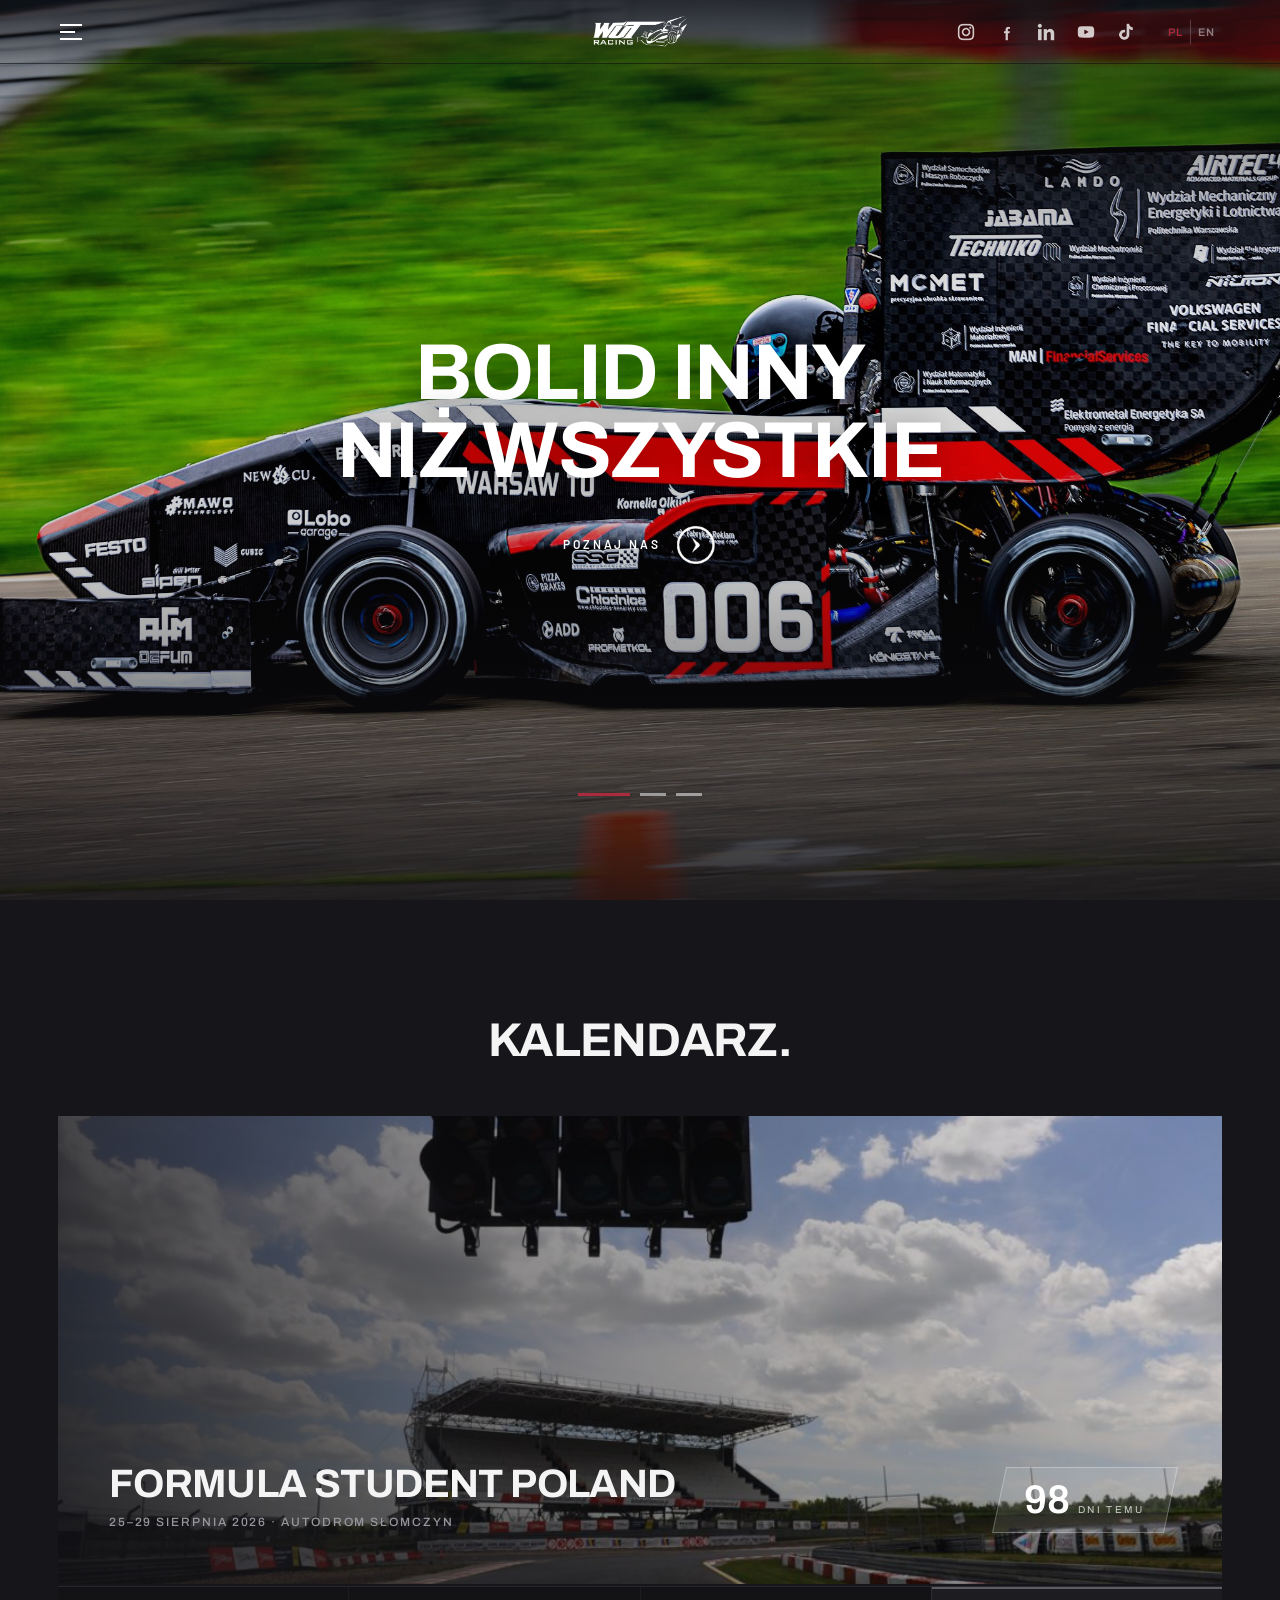
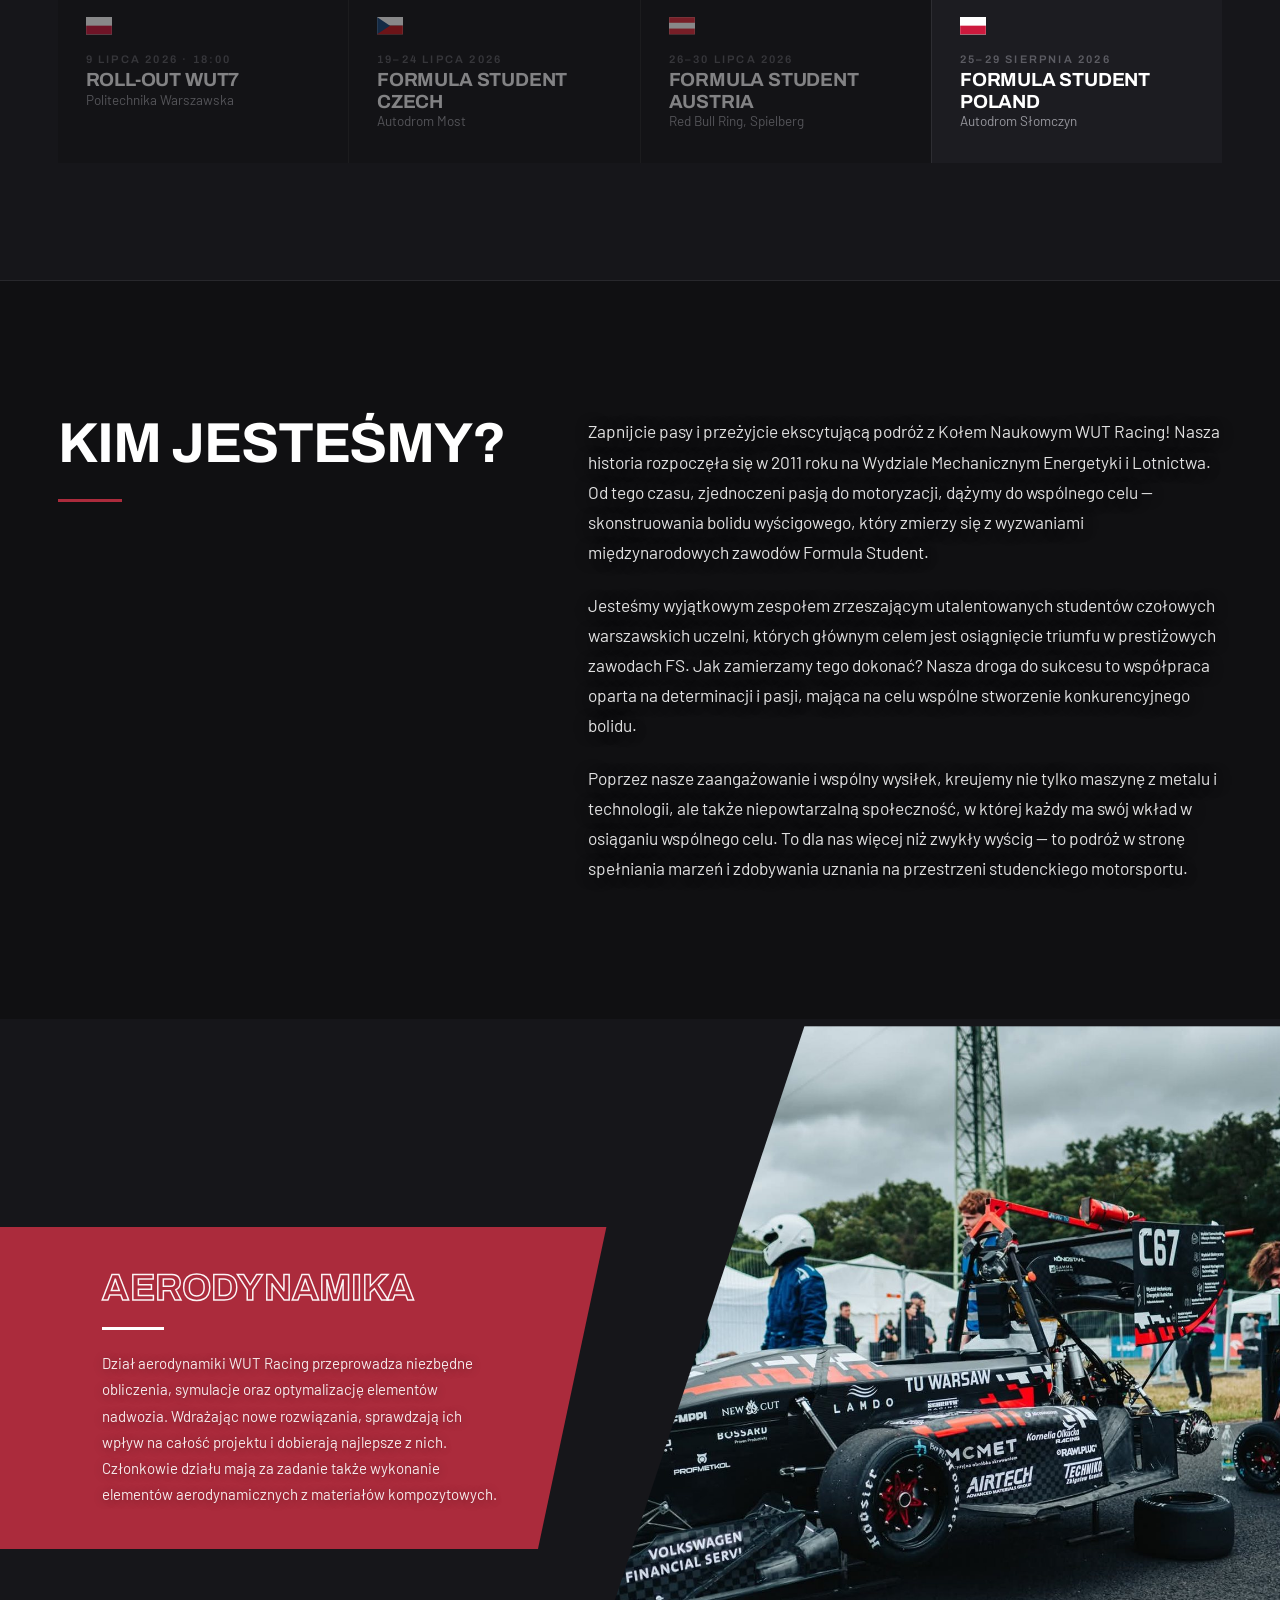
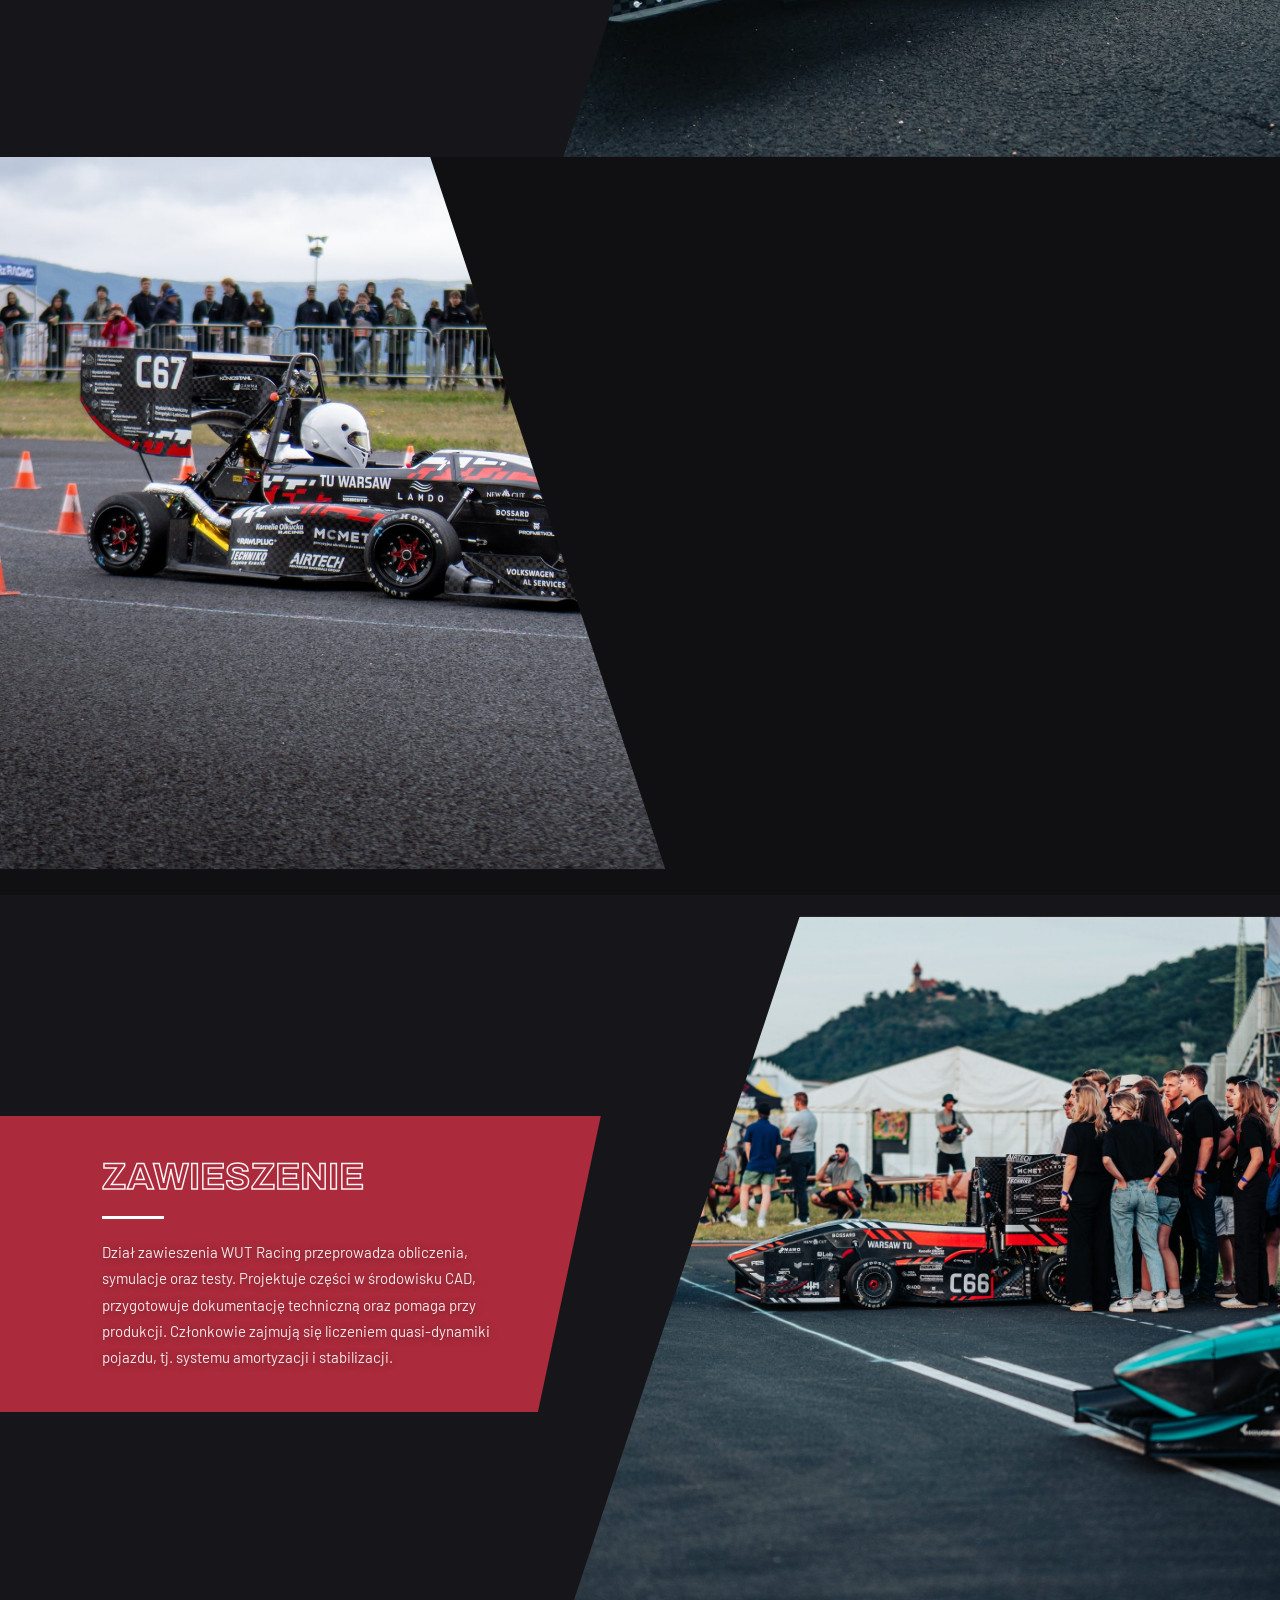
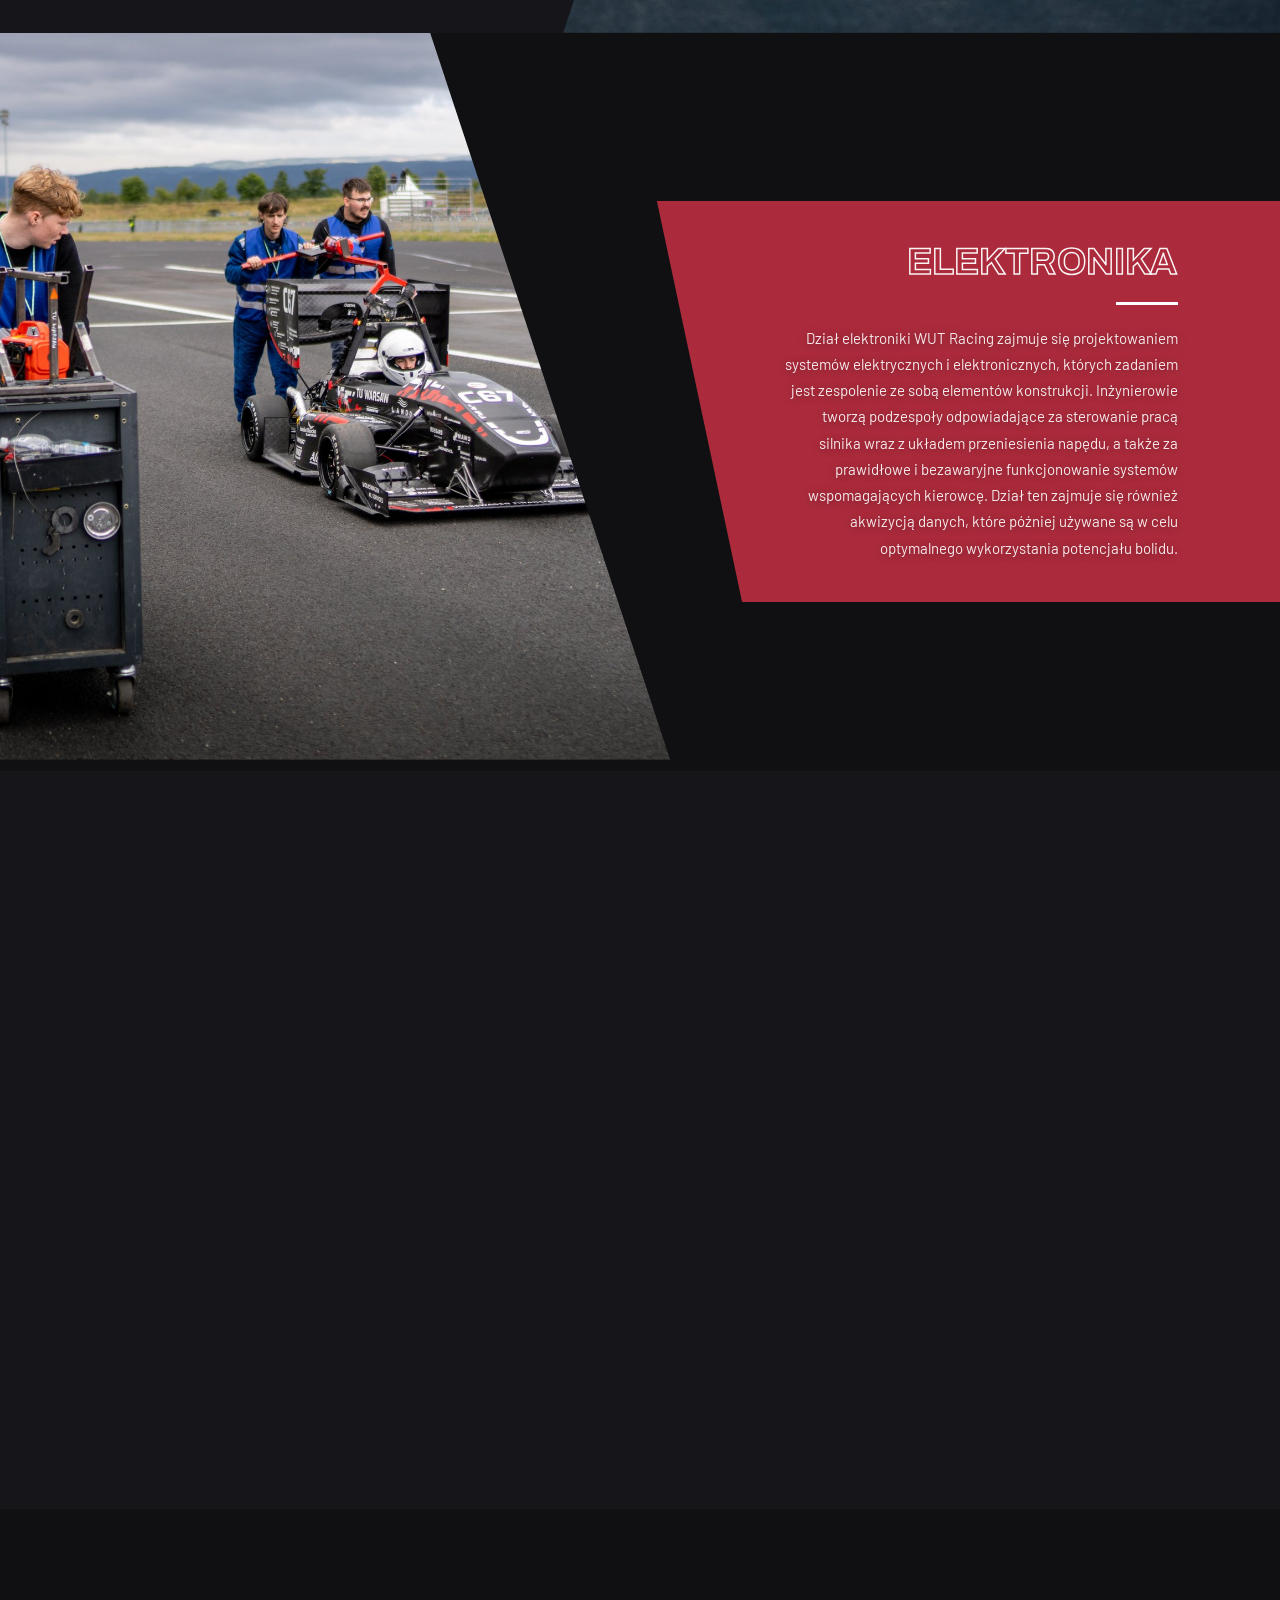
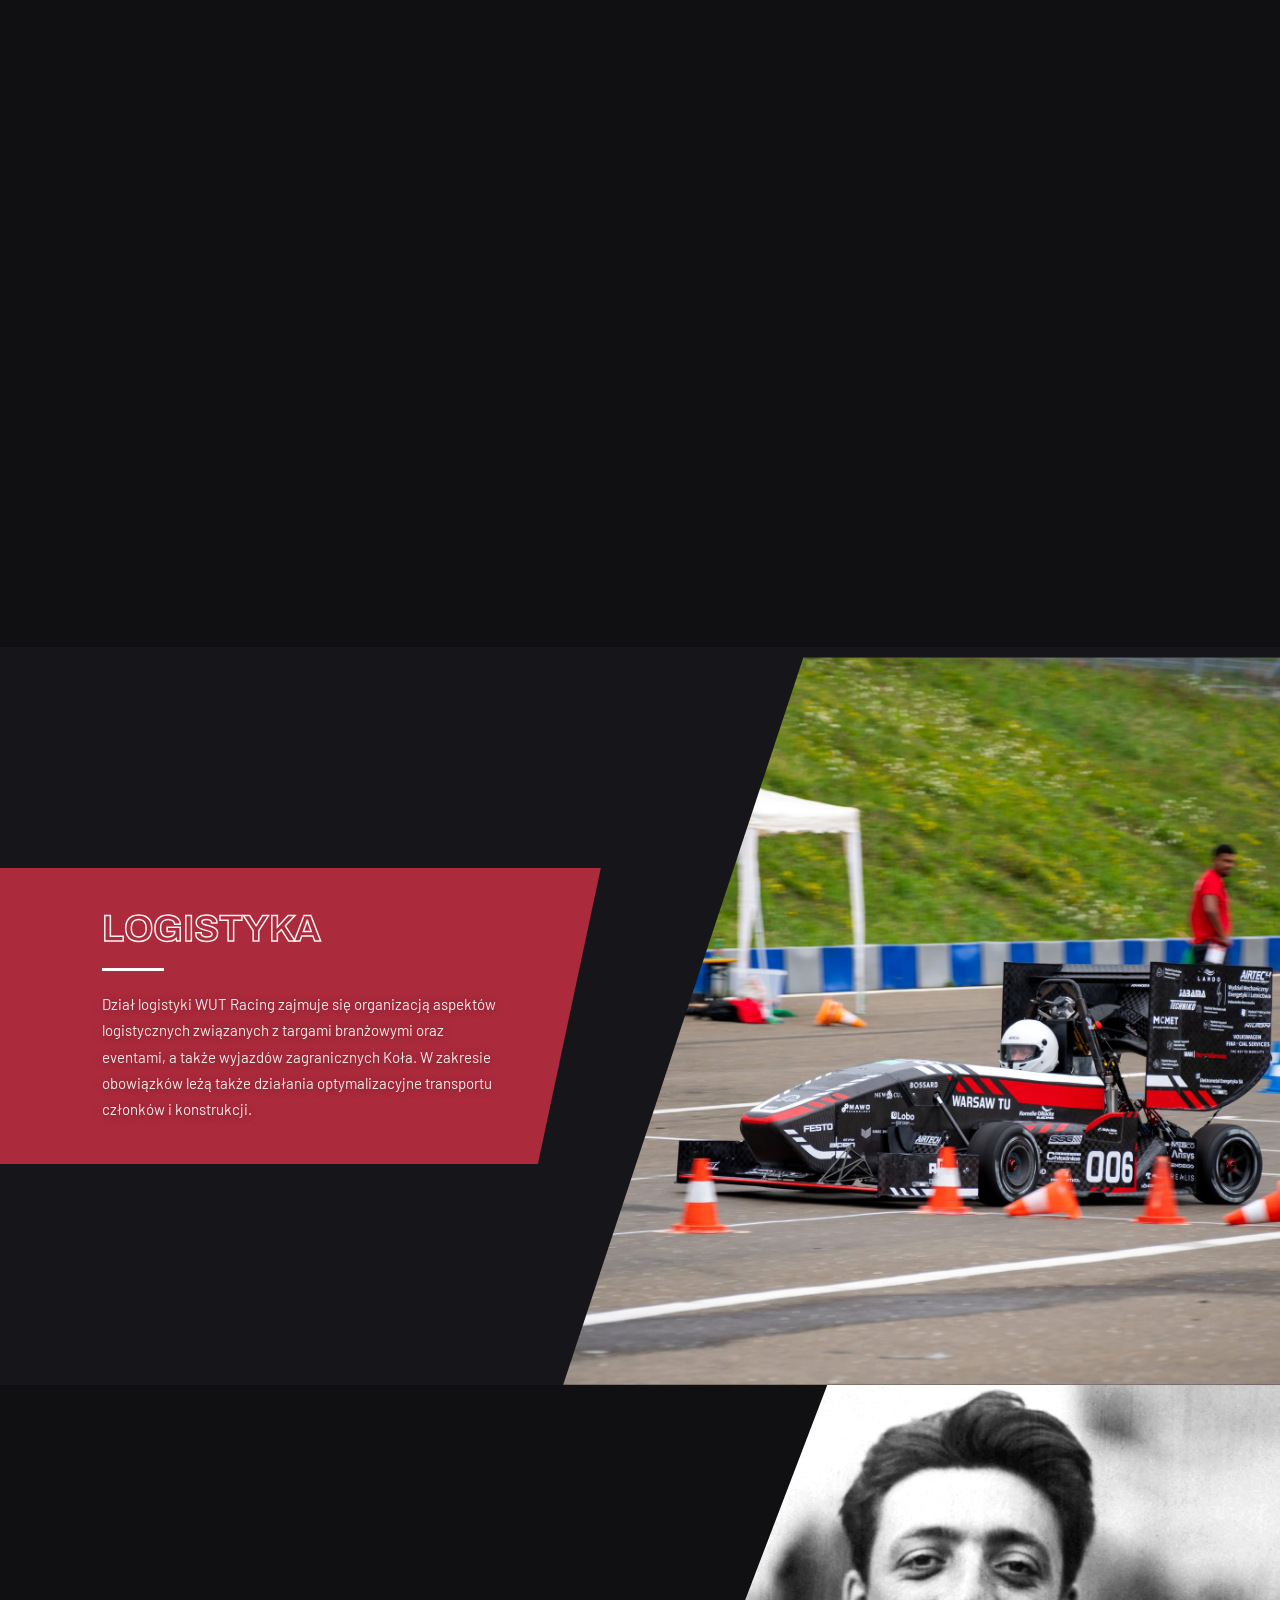
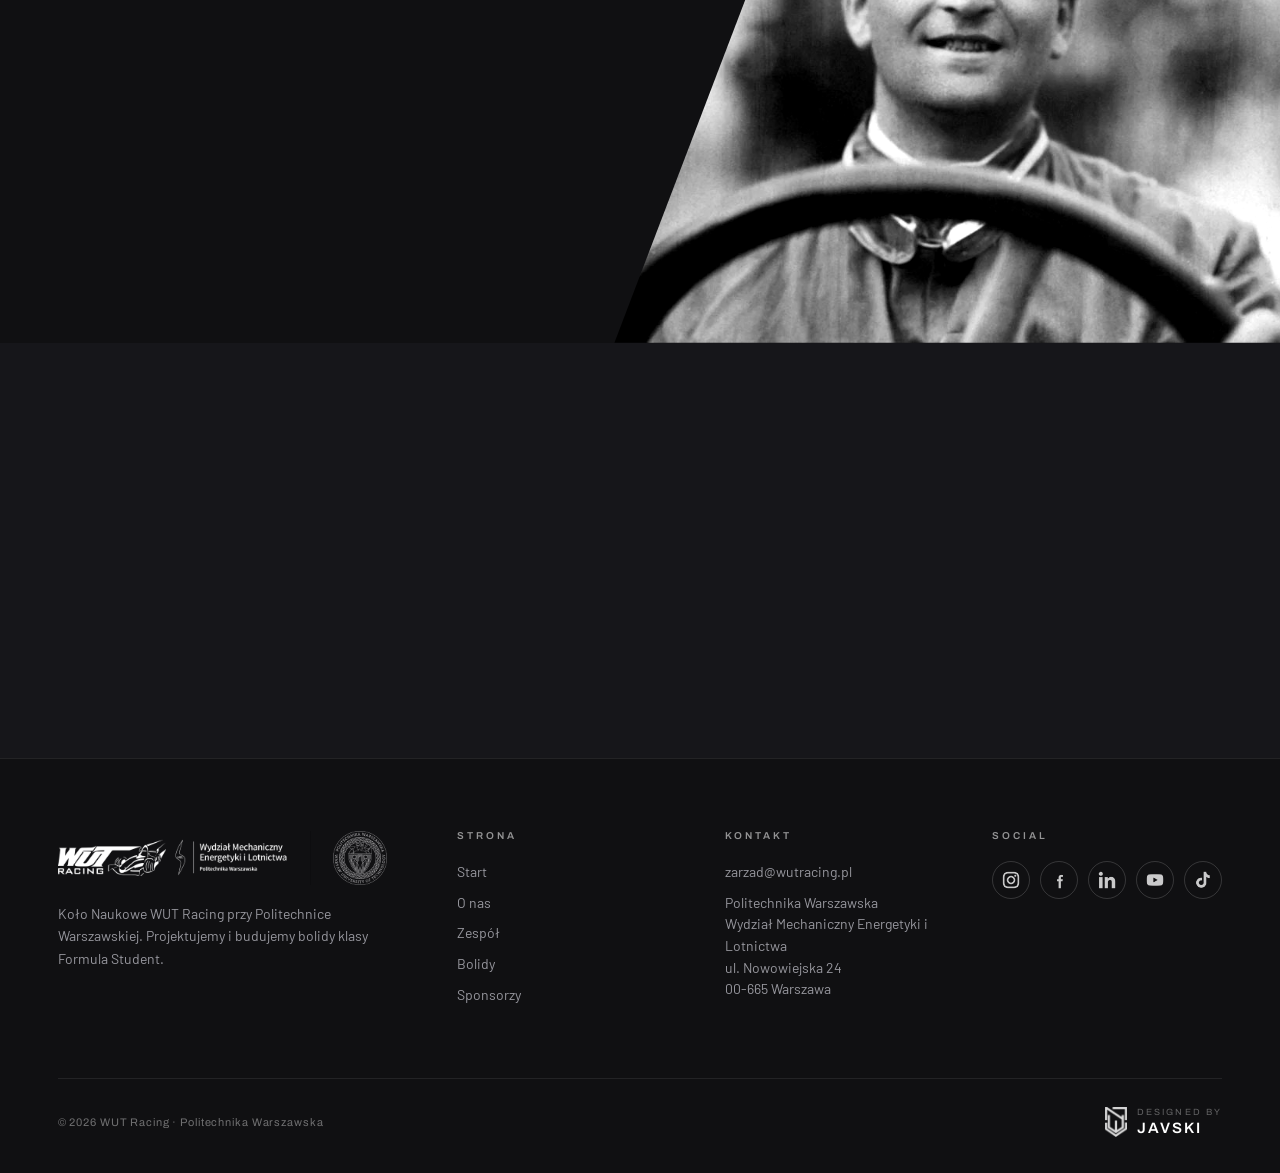
==== index.html @ fce6d7ed "Naprawione zwijanie konkurencji i otwieranie menu, kalendarz, link do PW Zwijanie konkurencji i otwi" ====
<!DOCTYPE html>
<html lang="pl">
<head>
    <meta charset="UTF-8">
    <meta name="viewport" content="width=device-width, initial-scale=1.0">
    <meta name="description" content="WUT Racing — Koło Naukowe przy Politechnice Warszawskiej. Projektujemy bolidy klasy Formula Student.">
    <title>WUT Racing</title>

    <link rel="preconnect" href="https://fonts.googleapis.com">
    <link rel="preconnect" href="https://fonts.gstatic.com" crossorigin>
    <link href="https://fonts.googleapis.com/css2?family=Archivo:wght@400;500;600;700&family=Barlow:wght@400;500;600&display=swap" rel="stylesheet">
    <link rel="stylesheet" href="css/main.css">
    <link rel="stylesheet" href="css/home.css">
</head>
<body data-page="home">

    <section class="hero hero-photo-mode">
        <div class="hero-carousel" id="hero-carousel">

            <div class="hero-slide is-active" data-slide="0">
                <div class="hero-photo">
                    <img src="assets/hero-1.jpg" alt="Bolid WUT Racing" id="hero-bg-img">
                </div>
                <div class="hero-photo-overlay"></div>
                <div class="hero-photo-content">
                    <h1 class="hero-photo-headline" data-i18n="home.hero1">Bolid inny<br>niż wszystkie</h1>
                    <a href="#kim-jestesmy" class="hero-discover">
                        <span data-i18n="home.hero1Cta">Poznaj nas</span> <span class="disc-arrow">→</span>
                    </a>
                </div>
            </div>

            <div class="hero-slide" data-slide="1">
                <div class="hero-photo">
                    <img src="assets/hero-2.jpg" alt="Bolid WUT Racing" loading="lazy">
                </div>
                <div class="hero-photo-overlay"></div>
                <div class="hero-photo-content">
                    <h1 class="hero-photo-headline" data-i18n="home.hero2">Zbudowany<br>od podstaw</h1>
                    <a href="bolidy.html" class="hero-discover">
                        <span data-i18n="home.hero2Cta">Zobacz bolidy</span> <span class="disc-arrow">→</span>
                    </a>
                </div>
            </div>

            <div class="hero-slide" data-slide="2">
                <div class="hero-photo">
                    <img src="assets/hero-3.jpg" alt="Bolid WUT Racing" loading="lazy">
                </div>
                <div class="hero-photo-overlay"></div>
                <div class="hero-photo-content">
                    <h1 class="hero-photo-headline" data-i18n="home.hero3">Tor to<br>nasz egzamin</h1>
                    <a href="o-nas.html" class="hero-discover">
                        <span data-i18n="home.hero3Cta">Poznaj koło</span> <span class="disc-arrow">→</span>
                    </a>
                </div>
            </div>

        </div>

        <div class="hero-dots" id="hero-dots">
            <button class="hero-dot is-active" data-go="0" aria-label="Slajd 1"></button>
            <button class="hero-dot" data-go="1" aria-label="Slajd 2"></button>
            <button class="hero-dot" data-go="2" aria-label="Slajd 3"></button>
        </div>

    </section>

    <!-- przyklejone tla: kalendarz i film zostaja w miejscu,
         a kolejne sekcje na nie najezdzaja -->
    <div class="scroll-stack">
        <div class="events-strip">
            <div class="events-strip-inner">
                <div class="events-head reveal">
                    <span class="eyebrow" data-i18n="home.calendar">Kalendarz</span>
                    <h2 class="h-1" style="margin-top: 12px;" data-i18n="home.upcoming"><span class="text-accent">Kalendarz</span>.</h2>
                </div>

                <article class="event-featured reveal" data-delay="1">
                    <div class="event-featured-photo">
                        <img id="event-banner-img" src="assets/wut7-rollout.jpg" alt="" loading="lazy">
                    </div>
                    <div class="event-featured-overlay"></div>
                    <div class="event-featured-content">
                        <div class="event-featured-info">
                            <h3 class="event-featured-title" id="event-banner-title">Roll-out WUT7</h3>
                            <p class="event-featured-meta" id="event-banner-meta">9 lipca 2026 · 18:00 · Politechnika Warszawska</p>
                        </div>

                        <div class="event-countdown" id="rollout-countdown">
                            <div class="cd-unit"><span class="cd-val" data-cd="days">--</span><span class="cd-lbl" data-i18n="cd.days">dni</span></div>
                            <div class="cd-sep">:</div>
                            <div class="cd-unit"><span class="cd-val" data-cd="hours">--</span><span class="cd-lbl" data-i18n="cd.hours">godz</span></div>
                            <div class="cd-sep">:</div>
                            <div class="cd-unit"><span class="cd-val" data-cd="mins">--</span><span class="cd-lbl" data-i18n="cd.mins">min</span></div>
                            <div class="cd-sep">:</div>
                            <div class="cd-unit"><span class="cd-val" data-cd="secs">--</span><span class="cd-lbl" data-i18n="cd.secs">sek</span></div>
                        </div>

                        <div class="event-elapsed" id="event-elapsed" hidden>
                            <span class="el-val" id="event-elapsed-val">--</span>
                            <span class="el-lbl" id="event-elapsed-lbl">dni temu</span>
                        </div>
                    </div>
                </article>

                <div class="events-rail">
                    <button class="rail-nav rail-prev" id="rail-prev" type="button" aria-label="Poprzednie">‹</button>
                    <div class="events-races" id="events-races"></div>
                    <button class="rail-nav rail-next" id="rail-next" type="button" aria-label="Następne">›</button>
                </div>

            </div>
        </div>

        <section class="intro-strip dept-team" id="kim-jestesmy">
            <div class="intro-bg" id="intro-bg">
                <video class="intro-video is-active" data-clip="0" src="assets/media/film1.mp4" muted playsinline preload="auto"></video>
                <video class="intro-video" data-clip="1" src="assets/media/film2.mp4" muted playsinline preload="auto"></video>
            </div>
            <div class="intro-strip-inner reveal">
                    <h2 class="dept-strip-title" data-i18n="home.whoTitle">Kim jesteśmy?</h2>
                <div class="intro-copy">
                <p data-i18n="home.who1">
                    Zapnijcie pasy i przeżyjcie ekscytującą podróż z Kołem Naukowym WUT Racing!
                    Nasza historia rozpoczęła się w 2011 roku na Wydziale Mechanicznym Energetyki
                    i Lotnictwa. Od tego czasu, zjednoczeni pasją do motoryzacji, dążymy do
                    wspólnego celu — skonstruowania bolidu wyścigowego, który zmierzy się
                    z wyzwaniami międzynarodowych zawodów Formula Student.
                </p>
                <p data-i18n="home.who2">
                    Jesteśmy wyjątkowym zespołem zrzeszającym utalentowanych studentów czołowych
                    warszawskich uczelni, których głównym celem jest osiągnięcie triumfu
                    w prestiżowych zawodach FS. Jak zamierzamy tego dokonać? Nasza droga
                    do sukcesu to współpraca oparta na determinacji i pasji, mająca na celu
                    wspólne stworzenie konkurencyjnego bolidu.
                </p>
                <p data-i18n="home.who3">
                    Poprzez nasze zaangażowanie i wspólny wysiłek, kreujemy nie tylko maszynę
                    z metalu i technologii, ale także niepowtarzalną społeczność, w której każdy
                    ma swój wkład w osiąganiu wspólnego celu. To dla nas więcej niż zwykły wyścig
                    — to podróż w stronę spełniania marzeń i zdobywania uznania na przestrzeni
                    studenckiego motorsportu.
                </p>
                </div>
            </div>
        </section>

        <section class="dept-strip dept-aero is-left is-gray">
            <div class="dept-media reveal">
                <img src="assets/media/dept-aero.jpg" alt="" loading="lazy">
            </div>
            <div class="dept-copy reveal">
                <div class="dept-copy-in">
                    <span class="dept-accent" aria-hidden="true"></span>
                    <h2 class="dept-strip-title" data-i18n="dept.aero">Aerodynamika</h2>
                    <p class="dept-strip-body" data-i18n="home.aeroBody">
                    Dział aerodynamiki WUT Racing przeprowadza niezbędne obliczenia, symulacje
                    oraz optymalizację elementów nadwozia. Wdrażając nowe rozwiązania, sprawdzają
                    ich wpływ na całość projektu i dobierają najlepsze z nich. Członkowie działu
                    mają za zadanie także wykonanie elementów aerodynamicznych z materiałów
                    kompozytowych.
                    </p>
                </div>
            </div>
        </section>

        <section class="dept-strip dept-chassis is-right is-black">
            <div class="dept-media reveal">
                <img src="assets/media/dept-chassis.jpg" alt="" loading="lazy">
            </div>
            <div class="dept-copy reveal">
                <div class="dept-copy-in">
                    <span class="dept-accent" aria-hidden="true"></span>
                    <h2 class="dept-strip-title" data-i18n="dept.chassis">Chassis</h2>
                    <p class="dept-strip-body" data-i18n="home.chassisBody">
                    Dział chassis WUT Racing projektuje i buduje monocoque, a także ramę oraz
                    pochłaniacz energii (Impact Attenuator). Przeprowadza analizę wytrzymałościową
                    MES. Wytwarza elementy kompozytowe bolidu oraz bada ich próbki.
                    </p>
                </div>
            </div>
        </section>

        <section class="dept-strip dept-suspension is-left is-gray">
            <div class="dept-media reveal">
                <img src="assets/media/foto2.jpg" alt="" loading="lazy">
            </div>
            <div class="dept-copy reveal">
                <div class="dept-copy-in">
                    <span class="dept-accent" aria-hidden="true"></span>
                    <h2 class="dept-strip-title" data-i18n="dept.suspension">Zawieszenie</h2>
                    <p class="dept-strip-body" data-i18n="home.suspensionBody">
                    Dział zawieszenia WUT Racing przeprowadza obliczenia, symulacje oraz testy.
                    Projektuje części w środowisku CAD, przygotowuje dokumentację techniczną oraz
                    pomaga przy produkcji. Członkowie zajmują się liczeniem quasi-dynamiki
                    pojazdu, tj. systemu amortyzacji i stabilizacji.
                    </p>
                </div>
            </div>
        </section>

        <section class="dept-strip dept-electronics is-right is-black">
            <div class="dept-media reveal">
                <img src="assets/media/dept-electronics.jpg" alt="" loading="lazy">
            </div>
            <div class="dept-copy reveal">
                <div class="dept-copy-in">
                    <span class="dept-accent" aria-hidden="true"></span>
                    <h2 class="dept-strip-title" data-i18n="dept.electronics">Elektronika</h2>
                    <p class="dept-strip-body" data-i18n="home.electronicsBody">
                    Dział elektroniki WUT Racing zajmuje się projektowaniem systemów elektrycznych
                    i elektronicznych, których zadaniem jest zespolenie ze sobą elementów
                    konstrukcji. Inżynierowie tworzą podzespoły odpowiadające za sterowanie pracą
                    silnika wraz z układem przeniesienia napędu, a także za prawidłowe
                    i bezawaryjne funkcjonowanie systemów wspomagających kierowcę. Dział ten
                    zajmuje się również akwizycją danych, które później używane są w celu
                    optymalnego wykorzystania potencjału bolidu.
                    </p>
                </div>
            </div>
        </section>

        <section class="dept-strip dept-engine is-left is-gray">
            <div class="dept-media reveal">
                <img src="assets/media/foto3.jpg" alt="" loading="lazy">
            </div>
            <div class="dept-copy reveal">
                <div class="dept-copy-in">
                    <span class="dept-accent" aria-hidden="true"></span>
                    <h2 class="dept-strip-title" data-i18n="dept.engine">Silnik</h2>
                    <p class="dept-strip-body" data-i18n="home.engineBody">
                    Dział silnika WUT Racing projektuje i modyfikuje poszczególne układy oraz
                    ich elementy. Zajmuje się mapowaniem silnika dla różnych konkurencji, a także
                    optymalizacją zużycia paliwa. Wśród zadań członków działu jest także
                    rozwijanie stanowiska hamowni silnika.
                    </p>
                </div>
            </div>
        </section>

        <section class="dept-strip dept-pr is-right is-black">
            <div class="dept-media reveal">
                <img src="assets/media/foto4.jpg" alt="" loading="lazy">
            </div>
            <div class="dept-copy reveal">
                <div class="dept-copy-in">
                    <span class="dept-accent" aria-hidden="true"></span>
                    <h2 class="dept-strip-title" data-i18n="dept.pr">PR</h2>
                    <p class="dept-strip-body" data-i18n="home.prBody">
                    Dział PR WUT Racing to wizytówka organizacji. Zajmuje się kreowaniem
                    wizerunku WUT Racing. Koordynuje działania medialne oraz promocję wszelkich
                    wydarzeń, w których team bierze udział.
                    </p>
                </div>
            </div>
        </section>

        <section class="dept-strip dept-logistics is-left is-gray">
            <div class="dept-media reveal">
                <img src="assets/media/foto0.jpg" alt="" loading="lazy">
            </div>
            <div class="dept-copy reveal">
                <div class="dept-copy-in">
                    <span class="dept-accent" aria-hidden="true"></span>
                    <h2 class="dept-strip-title" data-i18n="dept.logistics">Logistyka</h2>
                    <p class="dept-strip-body" data-i18n="home.logisticsBody">
                    Dział logistyki WUT Racing zajmuje się organizacją aspektów logistycznych
                    związanych z targami branżowymi oraz eventami, a także wyjazdów zagranicznych
                    Koła. W zakresie obowiązków leżą także działania optymalizacyjne transportu
                    członków i konstrukcji.
                    </p>
                </div>
            </div>
        </section>
    </div>

    <!-- cytat przesuwa sie po CTA, ktore czeka pod spodem -->
    <div class="reveal-stack">
        <section class="quote-strip">
            <div class="quote-body reveal">
                <blockquote class="quote-text" data-i18n="quote.ferrari">
                    Jeśli poprosisz dziecko, żeby narysowało samochód,<br>narysuje czerwony.
                </blockquote>
                <p class="quote-author">~Enzo Ferrari</p>
            </div>
            <div class="quote-photo">
                <img src="assets/media/enzo.jpg" alt="Enzo Ferrari" loading="lazy"
                     onerror="this.parentElement.classList.add('is-empty'); this.remove();">
            </div>
        </section>

        <section class="cta-strip">
            <div class="cta-strip-inner">
                <div class="reveal">
                    <h2 class="h-1" style="margin-top: 24px;" data-i18n="home.ctaTitle">Razem zbudujmy <span class="text-accent">WUT-8</span>.</h2>
                </div>
                <div class="cta-actions reveal" data-delay="2">
                    <a href="sponsorzy.html" class="btn btn-primary btn-arrow" data-i18n="home.becomeSponsor">Zostań sponsorem</a>
                    <a href="o-nas.html" class="btn btn-ghost btn-arrow" data-i18n="home.meetTeam">Poznaj zespół</a>
                </div>
            </div>
        </section>
    </div>

    <script src="js/i18n.js"></script>
    <script src="js/common.js"></script>
    <script src="js/animations.js"></script>
</body>
</html>
---- css/main.css ----
/* wut racing */

:root {
    /* ciemny szary jako baza, czern tylko do przeplatania sekcji */
    --black: #16161a;
    --black-2: #1c1c21;
    --deep: #101012;
    --ink: #101014;
    --white: #ffffff;
    --gray: #97979e;
    --gray-2: #66666e;
    /* stonowana czerwien */
    --red: #ab2b3c;
    --red-dark: #8e2231;

    --line-d: rgba(255, 255, 255, 0.14);
    --line-l: rgba(16, 16, 20, 0.14);

    --bg-0: var(--black);
    --bg-1: var(--black-2);
    --text-0: #f4f4f5;
    --text-1: #c9c9ce;
    --text-2: var(--gray);
    --text-3: #5c5c63;
    --accent: var(--red);
    --line: var(--line-d);
    --line-strong: rgba(255, 255, 255, 0.28);

    --font-d: 'Archivo', 'Helvetica Neue', Arial, sans-serif;
    --font-b: 'Barlow', 'Helvetica Neue', sans-serif;
    /* podpisy i etykiety: ten sam kroj co naglowki, rozni je tylko
       wielkosc, swiatlo miedzy literami i wersaliki */
    --font-u: var(--font-d);

    --skew: -12deg;
    --ease: cubic-bezier(0.32, 0.72, 0, 1);
    --speed: cubic-bezier(0.32, 0.72, 0, 1);

    --maxw: 1520px;
    --pad-x: clamp(20px, 4.5vw, 72px);
    --nav-h: 64px;
}

* { margin: 0; padding: 0; box-sizing: border-box; }

html { scroll-behavior: smooth; background: var(--black); }

body {
    font-family: var(--font-b);
    background: var(--black);
    color: var(--text-0);
    font-size: 16px;
    line-height: 1.65;
    -webkit-font-smoothing: antialiased;
    overflow-x: hidden;
    min-height: 100vh;
}

img { display: block; max-width: 100%; height: auto; }
a { color: inherit; text-decoration: none; }
button { font-family: inherit; cursor: pointer; border: none; background: none; color: inherit; }
::selection { background: var(--red); color: #fff; }

/* typografia */
/* male nadpisy nad naglowkami — wylaczone */
.eyebrow,
.dept-strip-eyebrow { display: none !important; }

h1, h2, h3, h4 {
    font-family: var(--font-d);
    font-weight: 700;
    text-transform: uppercase;
    letter-spacing: -0.015em;
    line-height: 1;
}

.h-display {
    font-size: clamp(38px, 6vw, 92px);
    font-weight: 700;
}

.h-1 { font-size: clamp(29px, 3.7vw, 56px); }
.h-2 { font-size: clamp(24px, 2.8vw, 38px); }
.h-3 { font-size: clamp(18px, 1.8vw, 23px); }

.lead {
    font-family: var(--font-b);
    font-size: clamp(16px, 1.3vw, 19px);
    color: var(--text-1);
    max-width: 62ch;
    line-height: 1.7;
}

.mono {
    font-family: var(--font-u);
    font-feature-settings: "tnum";
}

/* naglowki jednolitym kolorem — bez wyrozniania fragmentow */
.text-accent { color: inherit; }
.text-mute { color: var(--text-2); }

/* skosna plakietka - motyw liveries */
.tab {
    display: inline-block;
    transform: skewX(var(--skew));
    background: var(--red);
    padding: 5px 14px;
}
.tab > span {
    display: inline-block;
    transform: skewX(calc(-1 * var(--skew)));
    font-family: var(--font-u);
    font-size: 10px;
    font-weight: 600;
    letter-spacing: 0.28em;
    text-transform: uppercase;
    color: #fff;
}

/* layout */
.container {
    width: 100%;
    max-width: var(--maxw);
    margin: 0 auto;
    padding-left: var(--pad-x);
    padding-right: var(--pad-x);
}

section { position: relative; }

.section-light { background: var(--white); color: var(--ink); }
.section-light .lead { color: #3c3c42; }
.section-light .eyebrow { color: var(--red); }

/* kropkowany bolid przenikajacy w rogach bialych sekcji */
/* isolation zamyka z-index dzieci w tej sekcji. Bez tego tresc (z-index 1)
   potrafi wyskoczyc nad sasiednia sekcje, a tlo zostaje pod spodem - wtedy
   spod sekcji przebija to, co jest za nia */
.paper-deco-tl,
.paper-deco-br { position: relative; overflow: hidden; isolation: isolate; }
.paper-deco-tl > *,
.paper-deco-br > * { position: relative; z-index: 1; }

.paper-deco-tl::before,
.paper-deco-br::after {
    content: "";
    position: absolute;
    z-index: 0;
    width: clamp(340px, 42vw, 780px);
    aspect-ratio: 588 / 379;
    background: url("../assets/media/bolid-tlo.png") no-repeat center / contain;
    opacity: 0.55;
    pointer-events: none;
}
.paper-deco-tl::before {
    top: 0; left: 0;
    transform: translate(-28%, -34%);
}
.paper-deco-br::after {
    bottom: 0; right: 0;
    transform: translate(28%, 36%) scaleX(-1);
}

.divider {
    height: 1px;
    background: var(--line-d);
    margin: 0 var(--pad-x);
}

/* nawigacja - pasek rozmywajacy tlo podczas przewijania */
.nav {
    position: fixed;
    top: 0; left: 0; right: 0;
    z-index: 100;
    height: var(--nav-h);
    background: rgba(16, 16, 18, 0.55);
    backdrop-filter: blur(18px) saturate(140%);
    -webkit-backdrop-filter: blur(18px) saturate(140%);
    border-bottom: 1px solid rgba(255, 255, 255, 0.07);
    transition: background 0.4s var(--ease), border-color 0.4s var(--ease),
                transform 0.35s var(--ease);
}
/* przy przewijaniu w dol pasek chowa sie nad krawedzia ekranu */
.nav.is-hidden { transform: translateY(-100%); }
/* na samej gorze pasek jest calkiem przezroczysty */
.nav.is-top {
    background: linear-gradient(180deg, rgba(16,16,18,0.6), transparent);
    backdrop-filter: none;
    -webkit-backdrop-filter: none;
    border-bottom-color: transparent;
}

.nav-inner {
    /* trzy kolumny, zeby logo stalo dokladnie na srodku paska */
    display: grid;
    grid-template-columns: 1fr auto 1fr;
    align-items: center;
    height: 100%;
    max-width: var(--maxw);
    margin: 0 auto;
    padding: 0 var(--pad-x);
    gap: 20px;
}

.brand {
    display: flex;
    align-items: center;
    justify-self: center;
    gap: 12px;
}

.brand-logo {
    height: 32px;
    width: auto;
    max-width: 210px;
    object-fit: contain;
}

.brand-text-sub { display: none; }

.nav-right {
    justify-self: end;
    display: flex;
    align-items: center;
    gap: 18px;
}

/* ikony social: biala wersja, po najechaniu przenika kolorowa */
.soc {
    position: relative;
    display: grid;
    place-items: center;
    border-radius: 50%;
    transition: background 0.25s var(--ease);
}
.soc img {
    grid-area: 1 / 1;
    display: block;
    width: 100%; height: 100%;
    object-fit: contain;
    transition: opacity 0.25s var(--ease), transform 0.25s var(--ease);
}
.soc .soc-off { opacity: 0.78; }
.soc .soc-on { opacity: 0; }
.soc:hover .soc-off,
.soc:focus-visible .soc-off { opacity: 0; }
.soc:hover .soc-on,
.soc:focus-visible .soc-on { opacity: 1; transform: scale(1.06); }

.nav-social { display: flex; align-items: center; gap: 6px; }
.nav-soc { width: 34px; height: 34px; padding: 8px; }
.nav-soc:hover { background: rgba(255, 255, 255, 0.1); }

/* hamburger */
.menu-btn {
    display: grid;
    place-items: center;
    justify-self: start;
    width: 42px; height: 42px;
    margin-left: -8px;
}
.menu-bars { display: block; width: 22px; }
.menu-bars i {
    display: block;
    height: 2px;
    background: #fff;
    margin: 5px 0;
    transition: transform 0.35s var(--ease), width 0.35s var(--ease);
}
.menu-bars i:nth-child(2) { width: 70%; }
.menu-btn:hover .menu-bars i:nth-child(2) { width: 100%; }

/* pelnoekranowe menu */
.menu-overlay {
    position: fixed;
    inset: 0;
    z-index: 200;
    background: rgba(12, 12, 14, 0.82);
    backdrop-filter: blur(26px) saturate(130%);
    -webkit-backdrop-filter: blur(26px) saturate(130%);
    display: flex;
    flex-direction: column;
    opacity: 0;
    transition: opacity 0.45s var(--ease);
}
.menu-overlay.is-open { opacity: 1; }
.menu-overlay[hidden] { display: none; }

.menu-overlay-top {
    display: flex;
    align-items: center;
    justify-content: space-between;
    padding: 18px var(--pad-x);
    height: var(--nav-h);
}
.menu-close {
    width: 42px; height: 42px;
    display: grid;
    place-items: center;
    color: #fff;
    margin-left: -10px;
    transition: transform 0.3s var(--ease);
}
.menu-close svg { width: 24px; height: 24px; }
.menu-close:hover { transform: rotate(90deg); }
.menu-logo { height: 30px; width: auto; opacity: 0.9; }

.menu-links {
    flex: 1;
    display: flex;
    flex-direction: column;
    justify-content: center;
    gap: clamp(2px, 0.8vh, 10px);
    padding: 0 var(--pad-x);
}
.menu-links a {
    font-family: var(--font-d);
    font-size: clamp(30px, 5.4vw, 68px);
    font-weight: 700;
    letter-spacing: -0.02em;
    text-transform: uppercase;
    color: rgba(255, 255, 255, 0.55);
    width: fit-content;
    /* napisy wchodza powoli, jeden po drugim */
    opacity: 0;
    transform: translateY(34px);
    transition: color 0.3s var(--ease), transform 1.05s var(--ease), opacity 1.05s var(--ease);
}
.menu-overlay.is-open .menu-links a { opacity: 1; transform: translateY(0); }
.menu-overlay.is-open .menu-links a:nth-child(1) { transition-delay: 0.12s; }
.menu-overlay.is-open .menu-links a:nth-child(2) { transition-delay: 0.22s; }
.menu-overlay.is-open .menu-links a:nth-child(3) { transition-delay: 0.32s; }
.menu-overlay.is-open .menu-links a:nth-child(4) { transition-delay: 0.42s; }
.menu-overlay.is-open .menu-links a:nth-child(5) { transition-delay: 0.52s; }
.menu-links a:hover { color: #fff; }
.menu-links a.active { color: var(--red); }

.menu-social {
    display: flex;
    gap: 10px;
    padding: 0 var(--pad-x) clamp(28px, 5vh, 56px);
    opacity: 0;
    transform: translateY(20px);
    transition: opacity 0.9s var(--ease) 0.6s, transform 0.9s var(--ease) 0.6s;
}
.menu-overlay.is-open .menu-social { opacity: 1; transform: translateY(0); }
.menu-soc {
    width: 44px; height: 44px;
    padding: 11px;
    border: 1px solid rgba(255, 255, 255, 0.22);
    transition: background 0.25s var(--ease), border-color 0.25s var(--ease);
}
.menu-soc:hover { background: rgba(255, 255, 255, 0.08); border-color: rgba(255, 255, 255, 0.45); }

/* stopka - te same ikony w rzedzie */
.footer-social { display: flex; gap: 10px; margin-top: 4px; }
.footer-soc {
    width: 38px; height: 38px;
    padding: 9px;
    border: 1px solid rgba(255, 255, 255, 0.16);
}
.footer-soc:hover { background: rgba(255, 255, 255, 0.08); border-color: rgba(255, 255, 255, 0.4); }

/* przelacznik jezyka - tekstowy */
.lang-switch {
    display: inline-flex;
    align-items: center;
    flex-shrink: 0;
}
.lang-switch button {
    padding: 6px 7px;
    font-family: var(--font-u);
    font-size: 11px;
    font-weight: 600;
    letter-spacing: 0.1em;
    color: rgba(255, 255, 255, 0.45);
    transition: color 0.25s;
}
.lang-switch button + button {
    border-left: 1px solid rgba(255, 255, 255, 0.2);
}
.lang-switch button.active { color: var(--red); }
.lang-switch button:not(.active):hover { color: #fff; }

@media (max-width: 760px) {
    .nav-social { display: none; }
    .nav-inner { gap: 12px; }
    .brand { min-width: 0; flex-shrink: 1; }
}

@media (max-width: 480px) {
    .brand-logo { height: 26px; max-width: 150px; }
    .lang-switch button { padding: 5px 6px; font-size: 10px; }
    .menu-social { flex-wrap: wrap; }
}

.scroll-progress {
    position: fixed;
    top: var(--nav-h);
    left: 0;
    height: 2px;
    background: var(--red);
    z-index: 99;
    width: 0;
    transition: transform 0.35s var(--ease);
}
/* pasek postepu jedzie razem z nawigacja, zeby nie zostac sam w powietrzu */
.scroll-progress.is-hidden { transform: translateY(calc(-1 * var(--nav-h))); }

/* przyciski - prostokaty, uppercase */
.btn {
    display: inline-flex;
    align-items: center;
    gap: 12px;
    padding: 15px 30px;
    font-family: var(--font-b);
    font-size: 12px;
    font-weight: 600;
    letter-spacing: 0.2em;
    text-transform: uppercase;
    border: 1px solid;
    transition: background 0.3s, color 0.3s, border-color 0.3s;
}

.btn-primary {
    background: var(--red);
    border-color: var(--red);
    color: #fff;
}
.btn-primary:hover { background: var(--red-dark); border-color: var(--red-dark); }

.btn-ghost {
    background: transparent;
    border-color: currentColor;
    color: inherit;
}
.btn-ghost:hover { background: var(--red); border-color: var(--red); color: #fff; }

.btn-arrow::after {
    content: "→";
    font-family: var(--font-b);
    transition: transform 0.3s var(--ease);
}
.btn-arrow:hover::after { transform: translateX(5px); }

/* link z kolkiem-strzalka (ferrari discover) */
.hero-discover {
    display: inline-flex;
    align-items: center;
    gap: 14px;
    font-family: var(--font-b);
    font-size: 12px;
    font-weight: 600;
    letter-spacing: 0.24em;
    text-transform: uppercase;
    color: #fff;
}
/* strzalka z pliku (ikonadalej) - kolko z szewronem jest juz w grafice */
.hero-discover .disc-arrow {
    display: block;
    width: 42px; height: 42px;
    font-size: 0;
    background: url('../assets/icons/arrow.png') center / contain no-repeat;
    transition: transform 0.35s var(--ease), filter 0.35s var(--ease);
}
.hero-discover:hover .disc-arrow {
    transform: translateX(5px);
    filter: drop-shadow(0 0 10px rgba(255, 255, 255, 0.35));
}

/* stopka */
.footer {
    /* bez pozycjonowania tlo stopki rysuje sie pod przyklejonymi sekcjami */
    position: relative;
    z-index: 1;
    background: #101012;
    border-top: 1px solid rgba(255, 255, 255, 0.08);
    padding: 72px var(--pad-x) 36px;
    color: var(--text-2);
    font-size: 14px;
}

.footer-inner { max-width: var(--maxw); margin: 0 auto; }

.footer-grid {
    display: grid;
    grid-template-columns: 1.6fr repeat(3, 1fr);
    gap: 48px;
    margin-bottom: 64px;
}
@media (max-width: 900px) {
    .footer-grid { grid-template-columns: 1fr 1fr; }
}
@media (max-width: 520px) {
    .footer-grid { grid-template-columns: 1fr; }
}

.footer-col h4 {
    font-family: var(--font-u);
    font-size: 10px;
    font-weight: 600;
    letter-spacing: 0.3em;
    text-transform: uppercase;
    color: rgba(255, 255, 255, 0.55);
    margin-bottom: 20px;
}

.footer-col ul { list-style: none; }
.footer-col li { margin-bottom: 9px; line-height: 1.55; }
.footer-col a { color: var(--text-2); transition: color 0.25s; }
.footer-col a:hover { color: #fff; }

.brand-logo-footer { height: 40px; max-width: 230px; }

.footer-brands {
    display: flex;
    align-items: center;
    gap: 22px;
    flex-wrap: wrap;
}
/* godlo prowadzi na strone uczelni - link nie moze rozepchnac rzedu logotypow */
.pw-link {
    display: inline-flex;
    transition: opacity 0.3s var(--ease);
}
.pw-link:hover { opacity: 0.72; }

/* godlo PW jest czarna kreska — odwracamy na ciemna stopke */
.pw-logo {
    height: 54px;
    width: auto;
    filter: invert(1);
    opacity: 0.85;
    padding-left: 22px;
    border-left: 1px solid rgba(255, 255, 255, 0.18);
}
.brand-mark { display: none !important; }

.footer-bottom {
    display: flex;
    justify-content: space-between;
    align-items: center;
    gap: 20px;
    flex-wrap: wrap;
    padding-top: 28px;
    border-top: 1px solid rgba(255, 255, 255, 0.08);
    font-family: var(--font-u);
    font-size: 11px;
    letter-spacing: 0.08em;
    color: rgba(255, 255, 255, 0.4);
}

.footer-designed {
    display: inline-flex;
    align-items: center;
    gap: 10px;
}
.footer-shield { height: 30px; width: auto; opacity: 0.85; transition: opacity 0.3s; }
.footer-designed:hover .footer-shield { opacity: 1; }
.footer-designed-text { display: flex; flex-direction: column; line-height: 1.25; }
.fd-label { font-size: 9px; letter-spacing: 0.24em; text-transform: uppercase; color: rgba(255,255,255,0.35); }
.fd-name { font-family: var(--font-d); font-size: 15px; font-weight: 600; letter-spacing: 0.14em; color: #fff; }

/* chip - wylaczone globalnie */
.chip { display: none !important; }

/* reveal on scroll */
.reveal {
    opacity: 0;
    transform: translateY(26px);
    transition: opacity 0.9s var(--ease), transform 0.9s var(--ease);
}
.reveal.is-in { opacity: 1; transform: translateY(0); }
.reveal[data-delay="1"] { transition-delay: 0.08s; }
.reveal[data-delay="2"] { transition-delay: 0.16s; }
.reveal[data-delay="3"] { transition-delay: 0.24s; }
.reveal[data-delay="4"] { transition-delay: 0.32s; }
.reveal[data-delay="5"] { transition-delay: 0.4s; }

/* page hero (podstrony bez karuzeli) */
.page-hero {
    padding: calc(var(--nav-h) + clamp(72px, 12vh, 140px)) var(--pad-x) clamp(56px, 9vh, 110px);
    background: var(--white);
    color: var(--ink);
}
.page-hero-inner { max-width: var(--maxw); margin: 0 auto; }
.page-hero .lead { color: #3c3c42; }

/* loader (uzywany tam gdzie zostal) */
.loader {
    position: fixed;
    inset: 0;
    z-index: 9999;
    background: var(--black);
    display: grid;
    place-items: center;
    transition: opacity 0.5s, visibility 0.5s;
}
.loader.is-hidden { opacity: 0; visibility: hidden; }
.loader-inner { text-align: center; }
.loader-mark {
    font-family: var(--font-d);
    font-size: 22px;
    font-weight: 600;
    letter-spacing: 0.3em;
    text-transform: uppercase;
    margin-bottom: 20px;
}
.loader-bar { width: 210px; height: 2px; background: rgba(255,255,255,0.12); margin: 0 auto 12px; }
.loader-bar-fill { height: 100%; width: 0; background: var(--red); transition: width 0.3s; }
.loader-pct { font-family: var(--font-u); font-size: 11px; color: var(--text-2); }

/* intro splash */
.intro-splash {
    position: fixed;
    inset: 0;
    z-index: 10000;
    background: #101012;
    display: flex;
    flex-direction: column;
    align-items: center;
    justify-content: center;
    overflow: hidden;
    cursor: pointer;
    transition: transform 0.8s cubic-bezier(0.86, 0, 0.07, 1);
}
.intro-splash.intro-out { transform: translateY(-100%); }

.intro-logo {
    width: clamp(150px, 22vw, 300px);
    height: auto;
    opacity: 0;
    transform: scale(0.94);
    transition: opacity 0.7s var(--ease), transform 0.9s var(--ease);
}
.intro-show .intro-logo { opacity: 1; transform: scale(1); }
.intro-dim .intro-logo { opacity: 0.5; transition: opacity 0.5s ease; }

/* liczniki, countdown */
.event-countdown {
    display: inline-flex;
    align-items: stretch;
    background: #fff;
    transform: skewX(var(--skew));
    padding: 12px 22px;
    gap: 4px;
}
.event-countdown .cd-unit {
    display: flex;
    flex-direction: column;
    align-items: center;
    transform: skewX(calc(-1 * var(--skew)));
    min-width: 52px;
}
.event-countdown .cd-val {
    font-family: var(--font-d);
    font-size: 34px;
    font-weight: 600;
    color: var(--ink);
    font-feature-settings: "tnum";
    line-height: 1;
}
.event-countdown .cd-lbl {
    font-family: var(--font-u);
    font-size: 8px;
    letter-spacing: 0.26em;
    text-transform: uppercase;
    color: #9a9aa2;
    margin-top: 5px;
}
.event-countdown .cd-sep {
    font-family: var(--font-d);
    font-size: 26px;
    color: rgba(16,16,20,0.25);
    transform: skewX(calc(-1 * var(--skew)));
    align-self: flex-start;
    padding-top: 3px;
}
.event-countdown[hidden] { display: none; }

/* licznik dni od minionego startu */
.event-elapsed {
    display: inline-flex;
    align-items: baseline;
    gap: 10px;
    background: rgba(255, 255, 255, 0.1);
    border: 1px solid rgba(255, 255, 255, 0.28);
    transform: skewX(var(--skew));
    padding: 12px 24px;
}
.event-elapsed[hidden] { display: none; }
.event-elapsed .el-val {
    transform: skewX(calc(-1 * var(--skew)));
    font-family: var(--font-d);
    font-size: 40px;
    font-weight: 600;
    color: #fff;
    line-height: 1;
}
.event-elapsed .el-lbl {
    transform: skewX(calc(-1 * var(--skew)));
    font-family: var(--font-u);
    font-size: 10px;
    letter-spacing: 0.24em;
    text-transform: uppercase;
    color: rgba(255, 255, 255, 0.75);
}

/* dostepnosc */
:focus-visible { outline: 2px solid var(--red); outline-offset: 3px; }

@media (prefers-reduced-motion: reduce) {
    *, *::before, *::after {
        animation-duration: 0.01ms !important;
        animation-iteration-count: 1 !important;
        transition-duration: 0.01ms !important;
    }
    html { scroll-behavior: auto; }
}
---- css/home.css ----
/* strona glowna */

/* hero - pelnoekranowa karuzela */
.hero {
    position: relative;
    min-height: 100vh;
    overflow: hidden;
    isolation: isolate;
}

.hero-photo-mode {
    min-height: 100vh;
    position: relative;
    overflow: hidden;
    text-align: center;
}

.hero-carousel { position: absolute; inset: 0; z-index: 1; }

.hero-slide {
    position: absolute;
    inset: 0;
    display: grid;
    place-items: center;
    opacity: 0;
    visibility: hidden;
    transition: opacity 1.2s var(--ease), visibility 1.2s var(--ease);
}
.hero-slide.is-active { opacity: 1; visibility: visible; }

.hero-photo { position: absolute; inset: 0; z-index: 1; overflow: hidden; }
.hero-photo img {
    width: 100%;
    height: 100%;
    object-fit: cover;
    object-position: center 45%;
    transform: scale(1.03);
}
.hero-slide.is-active .hero-photo img {
    animation: heroZoom 10s var(--ease) forwards;
}
@keyframes heroZoom {
    from { transform: scale(1.03); }
    to   { transform: scale(1.11); }
}

.hero-photo-overlay {
    position: absolute;
    inset: 0;
    z-index: 2;
    background: linear-gradient(180deg,
        rgba(16, 16, 20, 0.62) 0%,
        rgba(16, 16, 20, 0.1) 34%,
        rgba(16, 16, 20, 0.22) 62%,
        rgba(16, 16, 20, 0.88) 100%);
    pointer-events: none;
}

.hero-photo-content {
    position: relative;
    z-index: 3;
    color: #fff;
    max-width: 1000px;
    padding: 0 var(--pad-x);
    display: flex;
    flex-direction: column;
    align-items: center;
    transform: translateY(22px);
    opacity: 0;
    transition: transform 1s var(--ease) 0.25s, opacity 1s var(--ease) 0.25s;
}
.hero-slide.is-active .hero-photo-content { transform: translateY(0); opacity: 1; }

.hero-photo-headline {
    font-family: var(--font-d);
    font-size: clamp(38px, 6.2vw, 104px);
    font-weight: 700;
    letter-spacing: -0.02em;
    line-height: 0.98;
    text-transform: uppercase;
    margin: 0 0 34px;
    text-shadow: 0 4px 40px rgba(0, 0, 0, 0.45);
}

.hero-photo-sub { display: none; }

/* kropki karuzeli - mala, aktywna z obwodka */
.hero-dots {
    position: absolute;
    bottom: 104px;
    left: 50%;
    transform: translateX(-50%);
    z-index: 5;
    display: flex;
    gap: 10px;
}
/* kreski zamiast kropek - tak jak przy wyborze bolidu */
.hero-dot {
    width: 26px; height: 3px;
    background: rgba(255, 255, 255, 0.5);
    padding: 0;
    transition: background 0.3s var(--ease), width 0.3s var(--ease);
}
.hero-dot:hover { background: #fff; width: 34px; }
.hero-dot.is-active { background: var(--red); width: 52px; }

/* kim jestesmy - filmy w tle lecace po sobie */
.intro-strip {
    /* film przewija sie normalnie razem z sekcjami dzialow;
       warstwa wyzsza od kalendarza, bo na niego najezdza */
    position: relative;
    z-index: 1;
    padding: clamp(96px, 15vh, 190px) var(--pad-x);
    background: var(--deep);
    color: #fff;
    overflow: hidden;
    isolation: isolate;
}
.intro-bg {
    position: absolute;
    inset: 0;
    z-index: 0;
}
.intro-video {
    position: absolute;
    inset: 0;
    width: 100%;
    height: 100%;
    object-fit: cover;
    opacity: 0;
    transition: opacity 1s var(--ease);
}
.intro-video.is-active { opacity: 1; }
.intro-bg::after {
    content: "";
    position: absolute;
    inset: 0;
    background: linear-gradient(180deg,
        rgba(16,16,18,0.92) 0%,
        rgba(16,16,18,0.74) 40%,
        rgba(16,16,18,0.74) 60%,
        rgba(16,16,18,0.94) 100%);
}

.intro-strip-inner {
    position: relative;
    z-index: 1;
    max-width: var(--maxw);
    margin: 0 auto;
    display: grid;
    grid-template-columns: minmax(0, 5fr) minmax(0, 7fr);
    gap: clamp(40px, 6vw, 110px);
    align-items: start;
}
@media (max-width: 900px) {
    .intro-strip-inner { grid-template-columns: 1fr; gap: 36px; }
}

.intro-strip .dept-strip-title {
    font-family: var(--font-d);
    font-size: clamp(34px, 4.4vw, 68px);
    font-weight: 700;
    letter-spacing: -0.02em;
    text-transform: uppercase;
    line-height: 1;
    color: #fff;
    margin: 0;
}
.intro-strip .dept-strip-title::after {
    content: "";
    display: block;
    width: 64px;
    height: 3px;
    background: var(--red);
    margin-top: 26px;
}

.intro-strip p {
    font-size: clamp(16px, 1.35vw, 19px);
    color: rgba(255, 255, 255, 0.88);
    line-height: 1.75;
    margin-bottom: 22px;
    max-width: 66ch;
    text-shadow: 0 1px 14px rgba(0, 0, 0, 0.5);
}
.intro-strip p:last-child { margin-bottom: 0; }

/* kontener przyklejonych tel - poza nim wszystko wraca do normalnego przewijania */
.scroll-stack { position: relative; }

/* kalendarz - czarna sekcja; zostaje w miejscu, film na niego najezdza.
   "top" ustawia skrypt: dla sekcji wyzszych niz ekran musi byc ujemny,
   inaczej przykleilyby sie za wczesnie i ich dol bylby nieosiagalny */
.events-strip {
    position: sticky;
    top: 0;
    z-index: 0;
    background: var(--black);
    padding: clamp(88px, 13vh, 160px) var(--pad-x);
    border-bottom: 1px solid rgba(255, 255, 255, 0.08);
}
.events-strip-inner { max-width: var(--maxw); margin: 0 auto; }

/* na waskim ekranie kalendarz jest wyzszy niz ekran - przyklejony ucialby
   czesc tresci, wiec tam przewija sie normalnie */
@media (max-width: 900px) {
    .events-strip { position: relative; }
}

.events-head {
    display: flex;
    flex-direction: column;
    align-items: center;
    text-align: center;
    gap: 10px;
    margin-bottom: 52px;
}
.events-head h2 { margin: 0 !important; }

/* rollout wut7 */
.event-featured {
    position: relative;
    overflow: hidden;
    min-height: clamp(380px, 52vh, 560px);
    display: flex;
    align-items: flex-end;
    margin-bottom: 2px;
}
.event-featured-photo { position: absolute; inset: 0; background: #1c1c21; }
.event-featured-photo img {
    width: 100%; height: 100%;
    object-fit: cover;
    transition: transform 1.2s var(--ease), opacity 0.45s var(--ease);
}
.event-featured:hover .event-featured-photo img { transform: scale(1.035); }

.event-featured-overlay {
    position: absolute;
    inset: 0;
    background: linear-gradient(76deg,
        rgba(16, 16, 20, 0.88) 0%,
        rgba(16, 16, 20, 0.42) 46%,
        rgba(16, 16, 20, 0.1) 100%);
    pointer-events: none;
}

.event-featured-content {
    position: relative;
    z-index: 2;
    width: 100%;
    padding: clamp(28px, 4vw, 56px);
    display: flex;
    align-items: flex-end;
    justify-content: space-between;
    gap: 32px;
    flex-wrap: wrap;
}
.event-featured-info { min-width: 0; }

.event-featured-title {
    font-size: clamp(26px, 3.1vw, 46px);
    margin: 0 0 10px;
}
.event-featured-meta {
    font-family: var(--font-d);
    font-size: 12px;
    font-weight: 500;
    letter-spacing: 0.16em;
    text-transform: uppercase;
    color: var(--text-2);
}

/* pasek nadchodzacych zawodow */
/* os startow — przewijalna poziomo */
.events-rail {
    position: relative;
    border-top: 1px solid rgba(255, 255, 255, 0.08);
}

.events-races {
    display: flex;
    /* karty rozciagaja sie na cala szerokosc pod zdjeciem, bez szarych przerw */
    justify-content: flex-start;
    background: var(--deep);
    overflow-x: auto;
    scroll-snap-type: x proximity;
    scrollbar-width: none;
    -ms-overflow-style: none;
}
.events-races::-webkit-scrollbar { display: none; }

.rail-nav {
    position: absolute;
    top: 50%;
    transform: translateY(-50%);
    z-index: 3;
    width: 40px; height: 40px;
    display: grid;
    place-items: center;
    font-family: var(--font-d);
    font-size: 26px;
    line-height: 1;
    color: #fff;
    background: rgba(16, 16, 20, 0.86);
    border: 1px solid rgba(255, 255, 255, 0.22);
    transition: background 0.25s, opacity 0.25s, border-color 0.25s;
}
.rail-nav:hover:not(:disabled) { background: var(--red); border-color: var(--red); }
.rail-nav:disabled { opacity: 0.25; cursor: default; }
.rail-nav[hidden] { display: none; }
.rail-prev { left: 6px; }
.rail-next { right: 6px; }

.race-card {
    position: relative;
    display: flex;
    flex-direction: column;
    gap: 4px;
    background: var(--black);
    padding: 30px 28px 34px;
    overflow: hidden;
    transition: background 0.35s, opacity 0.35s;
    text-align: left;
    font-family: inherit;
    cursor: pointer;
    /* rowne kolumny wypelniajace pasek; ponizej min-width pasek sie przewija */
    flex: 1 1 0;
    min-width: 200px;
    scroll-snap-align: start;
    /* separator zamiast przerwy - dzieki temu wysrodkowanie nie robi jasnych pasow */
    border-left: 1px solid rgba(255, 255, 255, 0.08);
}
.race-card:first-child { border-left: 0; }

/* minione — wygaszone, z plakietka */
.race-card.is-past { opacity: 0.5; }
.race-card.is-past:hover,
.race-card.is-past.is-active { opacity: 1; }
.race-card.is-past .race-date { color: var(--text-3); }
.race-card.is-past::before { background: var(--text-3); }

.race-card::before {
    content: "";
    position: absolute;
    left: 0; top: 0;
    width: 100%;
    height: 2px;
    background: var(--red);
    transform: scaleX(0);
    transform-origin: left;
    transition: transform 0.45s var(--ease);
}
.race-card:hover { background: #1c1c21; }
.race-card:hover::before { transform: scaleX(1); }
.race-card.is-active { background: #1c1c21; }
.race-card.is-active::before { transform: scaleX(1); }
.race-card.is-active .race-name { color: #fff; }

.race-flag {
    line-height: 1;
    margin-bottom: 14px;
    filter: saturate(0.9);
}
.race-flag svg {
    display: block;
    width: 26px;
    height: auto;
    /* obwodka trzyma biale pasy w ryzach na ciemnym tle */
    outline: 1px solid rgba(255, 255, 255, 0.18);
    outline-offset: -1px;
}
.race-date {
    /* ta sama czcionka co nazwa wydarzenia, tylko lzejsza i mniejsza */
    font-family: var(--font-d);
    font-size: 11px;
    font-weight: 600;
    letter-spacing: 0.2em;
    text-transform: uppercase;
    color: var(--red);
}
.race-name {
    font-family: var(--font-d);
    font-size: 19px;
    font-weight: 700;
    text-transform: uppercase;
    letter-spacing: -0.01em;
    line-height: 1.15;
    margin-top: 4px;
}
.race-loc {
    font-size: 13.5px;
    color: var(--text-2);
}

/* sekcje dzialow - trzy ukosne pasy: czerwien | czern | zdjecie */
.dept-strip {
    --media-w: 56%;
    position: relative;
    z-index: 2;
    min-height: clamp(520px, 82vh, 860px);
    overflow: hidden;
    display: grid;
    align-items: center;
}
.dept-strip.is-gray  { background: var(--black); }
.dept-strip.is-black { background: var(--deep); }

/* czerwony pas jest tlem pod samym opisem, a nie przez cala sekcje */
.dept-copy-in {
    position: relative;
    display: inline-block;
    padding: clamp(28px, 3.2vw, 52px) clamp(26px, 3vw, 54px);
}
.dept-accent {
    position: absolute;
    top: 0; bottom: 0;
    background: var(--red);
    transform: skewX(var(--skew));
    z-index: -1;
}
/* pas wychodzi poza krawedz sekcji, wiec scinany jest tylko od strony tekstu */
.dept-strip.is-left  .dept-accent { left: -100vw; right: 0; transform-origin: bottom right; }
.dept-strip.is-right .dept-accent { right: -100vw; left: 0; transform: skewX(calc(-1 * var(--skew))); transform-origin: bottom left; }

/* zdjecie przyciete tym samym skosem */
.dept-media {
    position: absolute;
    top: 0; bottom: 0;
    z-index: 1;
    width: var(--media-w);
    overflow: hidden;
}
.dept-media img {
    width: 100%;
    height: 100%;
    object-fit: cover;
    /* srodek kadru na srodku widocznej (scietej) czesci, nie na srodku klatki */
    object-position: var(--focus, 50%) 50%;
    transition: scale 0.7s var(--ease);
}
.dept-strip:hover .dept-media img { scale: 1.06; }
.dept-strip.is-left .dept-media {
    right: 0;
    clip-path: polygon(34% 0, 100% 0, 100% 100%, 0 100%);
    --focus: 42%;
}
.dept-strip.is-right .dept-media {
    left: 0;
    clip-path: polygon(0 0, 66% 0, 100% 100%, 0 100%);
    --focus: 58%;
}

/* kolumna tekstu - rezerwujemy pas na zdjecie, wiec nic nie wchodzi na skos */
.dept-copy {
    position: relative;
    z-index: 2;
    width: 100%;
    padding-block: clamp(48px, 8vh, 96px);
}
.dept-strip.is-left .dept-copy {
    padding-left: clamp(22px, 5vw, 118px);
    padding-right: calc(var(--media-w) + 2%);
}
.dept-strip.is-right .dept-copy {
    padding-right: clamp(22px, 5vw, 118px);
    padding-left: calc(var(--media-w) + 2%);
    text-align: right;
}
/* nie wychodzimy poza pas zarezerwowany na tekst */
.dept-copy > * { max-width: min(100%, 620px); }
.dept-strip .dept-strip-title { max-width: none; }
.dept-strip.is-right .dept-copy > * { margin-left: auto; }

/* nazwa dzialu konturem - tylko w paskach dzialow, naglowek "Kim jestesmy" zostaje pelny */
.dept-strip .dept-strip-title {
    font-size: clamp(24px, 2.9vw, 56px);
    line-height: 1.06;
    letter-spacing: 0.005em;
    margin: 0 0 20px;
    /* nigdy nie lamiemy nazwy dzialu w srodku wyrazu */
    overflow-wrap: normal;
    hyphens: none;
    color: transparent;
    -webkit-text-stroke: 1.5px rgba(255, 255, 255, 0.95);
    text-stroke: 1.5px rgba(255, 255, 255, 0.95);
    paint-order: stroke fill;
}
.dept-strip-title::after {
    content: "";
    display: block;
    width: 62px;
    height: 3px;
    background: var(--white);
    margin-top: 20px;
}
.dept-strip.is-right .dept-strip-title::after { margin-left: auto; }

.dept-strip-body {
    font-size: clamp(15px, 1.1vw, 17px);
    color: rgba(255, 255, 255, 0.9);
    line-height: 1.75;
    margin: 0;
    text-shadow: 0 1px 10px rgba(0, 0, 0, 0.35);
}

/* opis razem z czerwonym pasem wjezdza z tej strony, po ktorej stoi */
.dept-strip.is-left  .dept-copy.reveal { transform: translateX(-52px); }
.dept-strip.is-right .dept-copy.reveal { transform: translateX(52px); }
/* musi wygrac z regulami wyzej, stad ta sama para selektorow */
.dept-strip.is-left  .dept-copy.reveal.is-in,
.dept-strip.is-right .dept-copy.reveal.is-in { transform: translateX(0); }

/* wjazd przy przewijaniu: zdjecie i tekst wchodza z przeciwnych stron */
.dept-media {
    opacity: 0;
    transform: translateX(6%);
    transition: opacity 1.1s var(--ease), transform 1.1s var(--ease);
}
.dept-strip.is-right .dept-media { transform: translateX(-6%); }
.dept-media.is-in { opacity: 1; transform: translateX(0); }

@media (max-width: 900px) {
    .dept-strip { min-height: 0; display: block; }
    .dept-copy-in { display: block; padding: 34px var(--pad-x) 54px; }
    .dept-accent { display: none; }
    .dept-media {
        position: relative;
        width: 100%;
        height: clamp(230px, 38vh, 380px);
        clip-path: none !important;
        --focus: 50% !important;
        transform: translateY(20px) !important;
    }
    .dept-media.is-in { transform: translateY(0) !important; }
    .dept-strip.is-left .dept-copy,
    .dept-strip.is-right .dept-copy {
        padding: 34px var(--pad-x) 54px;
        text-align: left;
    }
    .dept-copy > * { max-width: 100%; }
    .dept-strip.is-right .dept-copy > * { margin-left: 0; }
    .dept-strip.is-right .dept-strip-title::after { margin-left: 0; }
}

/* cta czeka pod cytatem i wyjezdza spod niego przy przewijaniu.
   "bottom" w sticky podciaga element do dolu ekranu, zanim dojdzie do niego
   w normalnym ukladzie - a cytat, bedac warstwe wyzej, zaslania go do konca */
/* isolation robi z kontenera wlasny kontekst ukladania, dzieki czemu CTA
   z ujemna warstwa chowa sie pod tlami wszystkich sasiadow - niezaleznie
   od tego, czy maja wlasny z-index */
.reveal-stack { position: relative; isolation: isolate; }

/* cta - czerwien na plasko */
.cta-strip {
    padding: clamp(96px, 14vh, 180px) var(--pad-x);
    background: var(--red);
    color: #fff;
    text-align: center;
}
.reveal-stack .cta-strip {
    position: sticky;
    bottom: 0;
    z-index: -1;
}
@media (max-width: 900px) {
    .reveal-stack .cta-strip { position: relative; }
}
.cta-strip-inner { max-width: 900px; margin: 0 auto; }
.cta-strip h2 { color: #fff; margin-bottom: 40px; }

.cta-strip .btn-primary {
    background: #fff;
    border-color: #fff;
    color: var(--ink);
}
.cta-strip .btn-primary:hover { background: var(--ink); border-color: var(--ink); color: #fff; }
.cta-strip .btn-ghost { color: #fff; }
.cta-strip .btn-ghost:hover { background: #fff; border-color: #fff; color: var(--ink); }

.cta-actions {
    display: flex;
    gap: 14px;
    justify-content: center;
    flex-wrap: wrap;
}

/* media-strip (pozostalosc - pelnoekranowe przerywniki) */
.media-strip {
    position: relative;
    width: 100%;
    height: clamp(60vh, 82vh, 900px);
    overflow: hidden;
    background: var(--black);
}
.media-strip img,
.media-strip video {
    position: absolute;
    inset: 0;
    width: 100%;
    height: 100%;
    object-fit: cover;
}
.media-strip::after {
    content: "";
    position: absolute;
    inset: 0;
    background: linear-gradient(180deg,
        rgba(16,16,20,0.85) 0%, rgba(16,16,20,0.12) 18%,
        rgba(16,16,20,0.12) 82%, rgba(16,16,20,0.85) 100%);
    pointer-events: none;
}

/* ==== cytat na koncu strony glownej ==== */
/* promien reflektora animujemy jako wlasnosc, stad rejestracja */
@property --qr {
    syntax: "<length>";
    inherits: true;
    initial-value: 0px;
}

.quote-strip {
    position: relative;
    background: var(--deep);
    color: #fff;
    min-height: clamp(420px, 62vh, 640px);
    display: grid;
    align-items: center;
    overflow: hidden;
    --qx: 50%;
    --qy: 50%;
    --qr: 0px;
    transition: --qr 0.45s var(--ease);
}
.quote-strip.is-lit { --qr: clamp(170px, 19vw, 300px); }

/* zdjecie z ukosnym sciecie od strony tekstu */
.quote-photo {
    position: absolute;
    top: 0; bottom: 0; right: 0;
    width: 52%;
    overflow: hidden;
    clip-path: polygon(32% 0, 100% 0, 100% 100%, 0 100%);
}
.quote-photo img {
    width: 100%; height: 100%;
    object-fit: cover;
    /* kadr ustawiany per cytat - portret i szeroki plan chca czego innego */
    object-position: var(--qpos, 50% 26%);
    filter: grayscale(100%) contrast(1.06);
}
.quote-ford .quote-photo img { --qpos: 42% 50%; }
.quote-porsche .quote-photo img { --qpos: 45% 38%; }
.quote-chapman .quote-photo img { --qpos: 62% 34%; }
/* gdyby zdjecia zabraklo - zostaje sam ukosny panel */
.quote-photo.is-empty { background: #1a1a1f; }

.quote-body {
    position: relative;
    z-index: 1;
    padding: clamp(56px, 9vh, 110px) var(--pad-x);
    padding-right: 54%;
    max-width: var(--maxw);
    margin: 0 auto;
    width: 100%;
    /* cytat odslania sie tylko pod kursorem */
    -webkit-mask-image: radial-gradient(circle var(--qr) at var(--qx) var(--qy), #000 42%, transparent 100%);
    mask-image: radial-gradient(circle var(--qr) at var(--qx) var(--qy), #000 42%, transparent 100%);
}

.quote-text {
    position: relative;
    margin: 0;
    padding-top: clamp(38px, 4.2vw, 62px);
    font-family: var(--font-d);
    font-size: clamp(19px, 2.1vw, 34px);
    font-weight: 600;
    line-height: 1.35;
    letter-spacing: -0.015em;
}
.quote-text::before,
.quote-author::before {
    content: "";
    position: absolute;
    width: clamp(19px, 2vw, 31px);
    aspect-ratio: 1 / 1.35;
    background:
        linear-gradient(#fff, #fff) left top / 38% 100% no-repeat,
        linear-gradient(#fff, #fff) right top / 38% 100% no-repeat;
}
.quote-text::before { top: 0; left: 0; }

.quote-author {
    position: relative;
    margin: clamp(46px, 5.4vw, 76px) 0 0;
    text-align: right;
    font-family: var(--font-d);
    font-size: clamp(16px, 1.7vw, 26px);
    font-weight: 700;
    letter-spacing: -0.01em;
}
.quote-author::before {
    top: calc(-1 * clamp(34px, 4vw, 56px));
    right: 0;
}

@media (max-width: 860px) {
    .quote-strip { min-height: 0; }
    .quote-photo {
        position: relative;
        width: 100%;
        height: clamp(220px, 38vh, 340px);
        clip-path: none;
    }
    .quote-body { padding: 46px var(--pad-x) 40px; }
    .quote-author { text-align: left; margin-top: clamp(44px, 12vw, 68px); }
    .quote-author::before { right: auto; left: 0; }
}

/* bez myszki (dotyk, klawiatura) cytat po prostu widac */
@media (hover: none), (prefers-reduced-motion: reduce) {
    .quote-body {
        -webkit-mask-image: none;
        mask-image: none;
    }
}
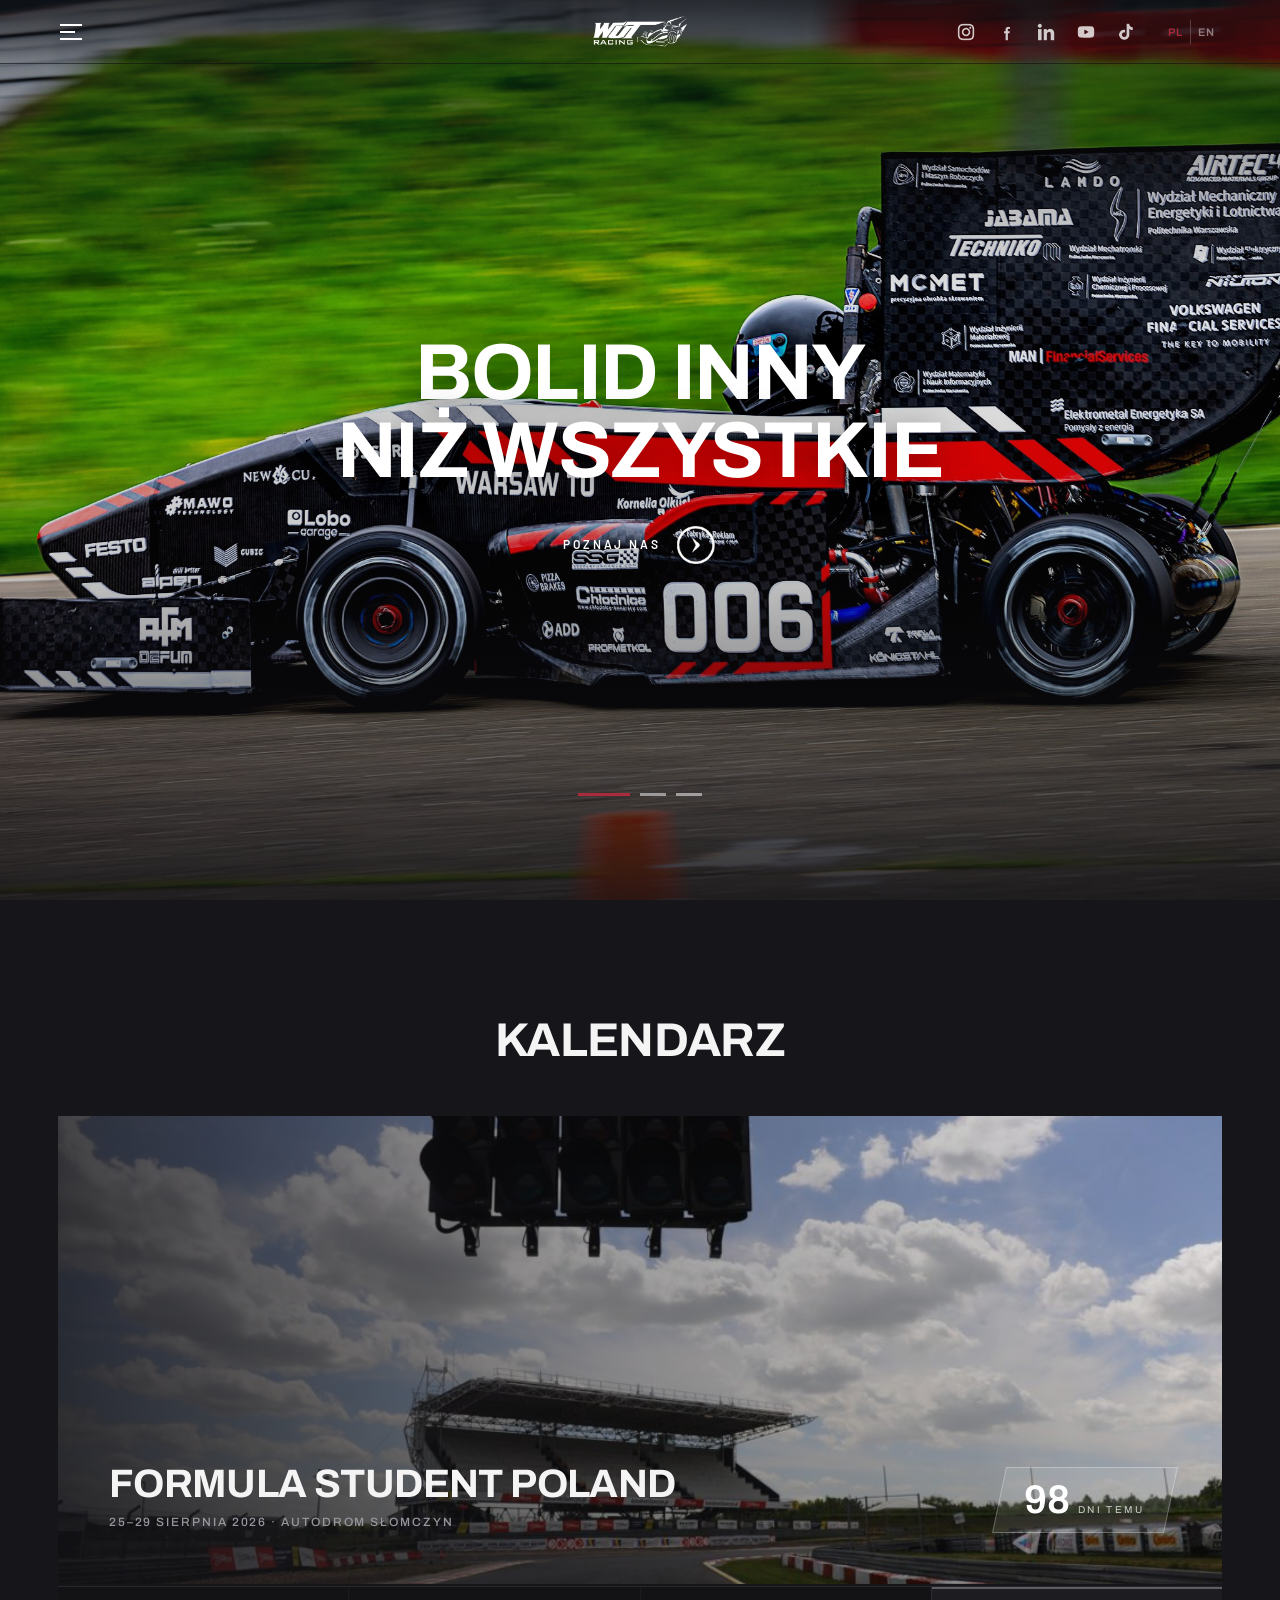
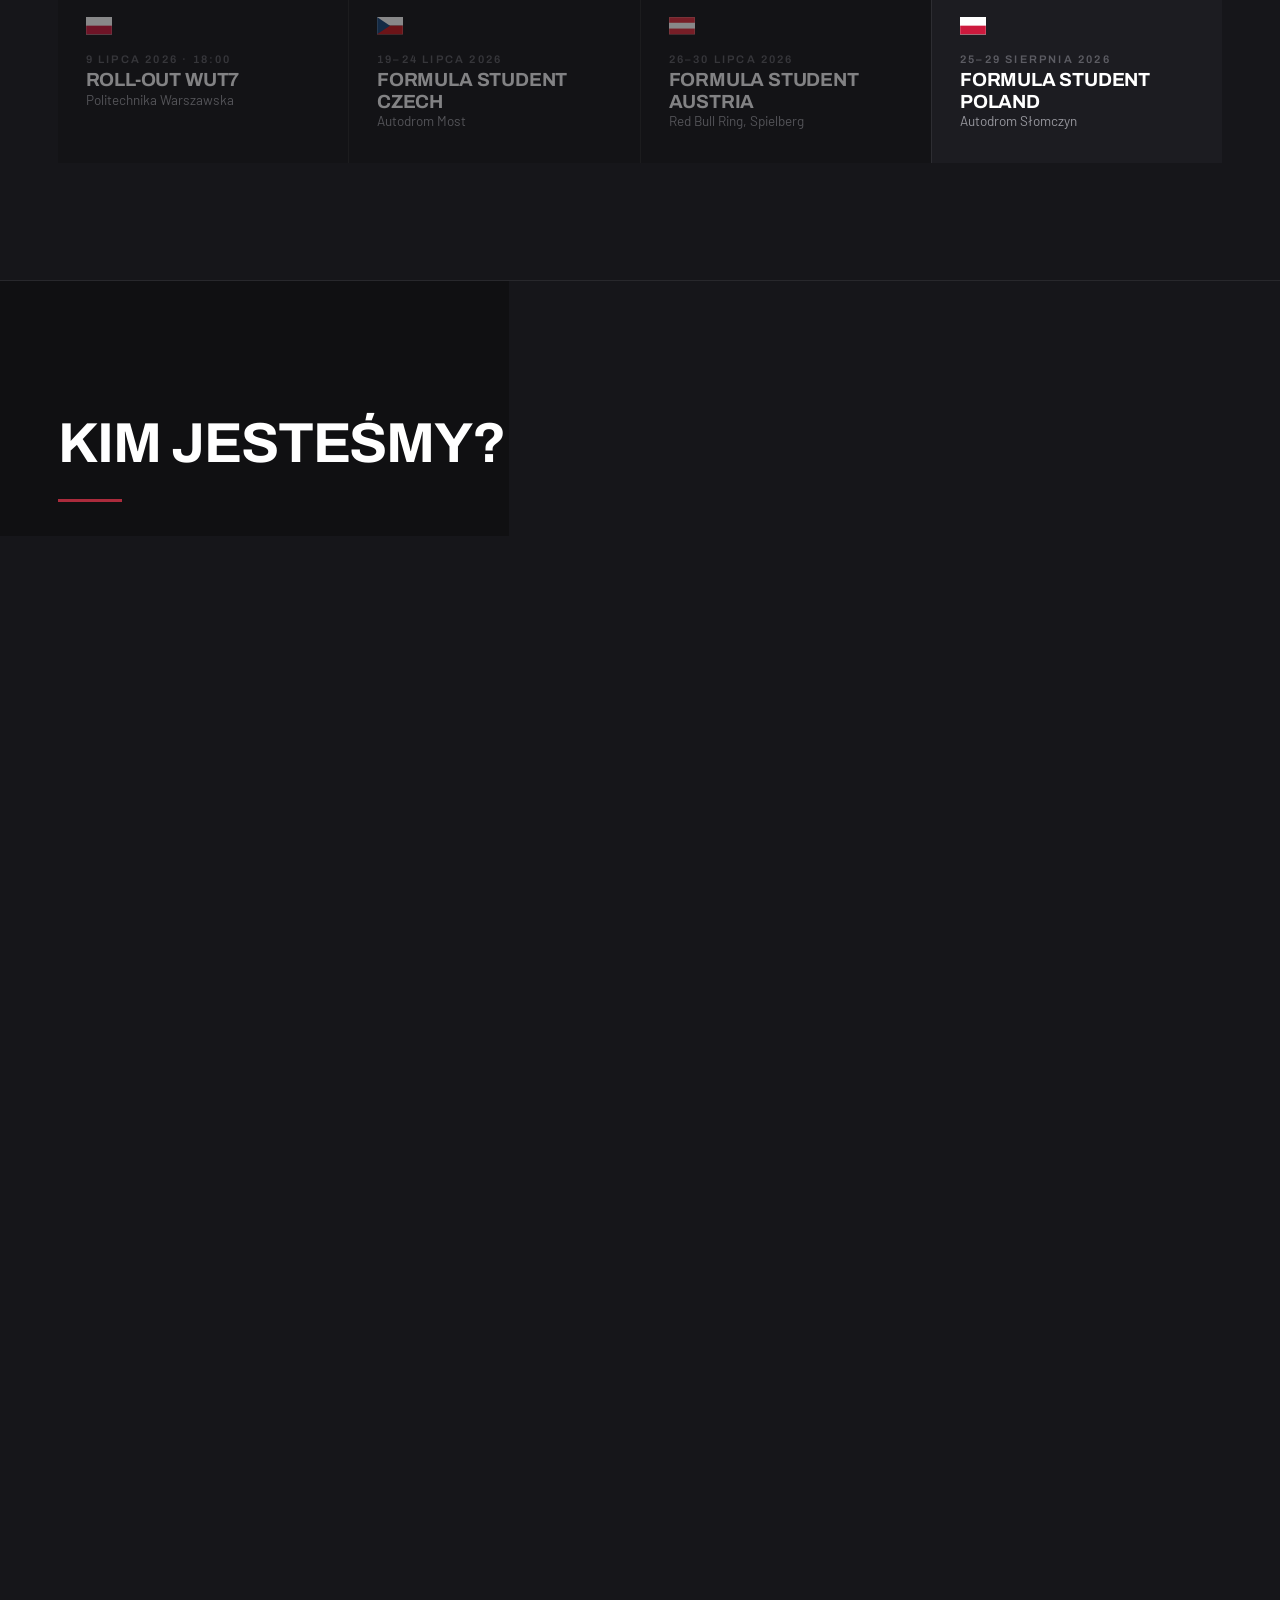
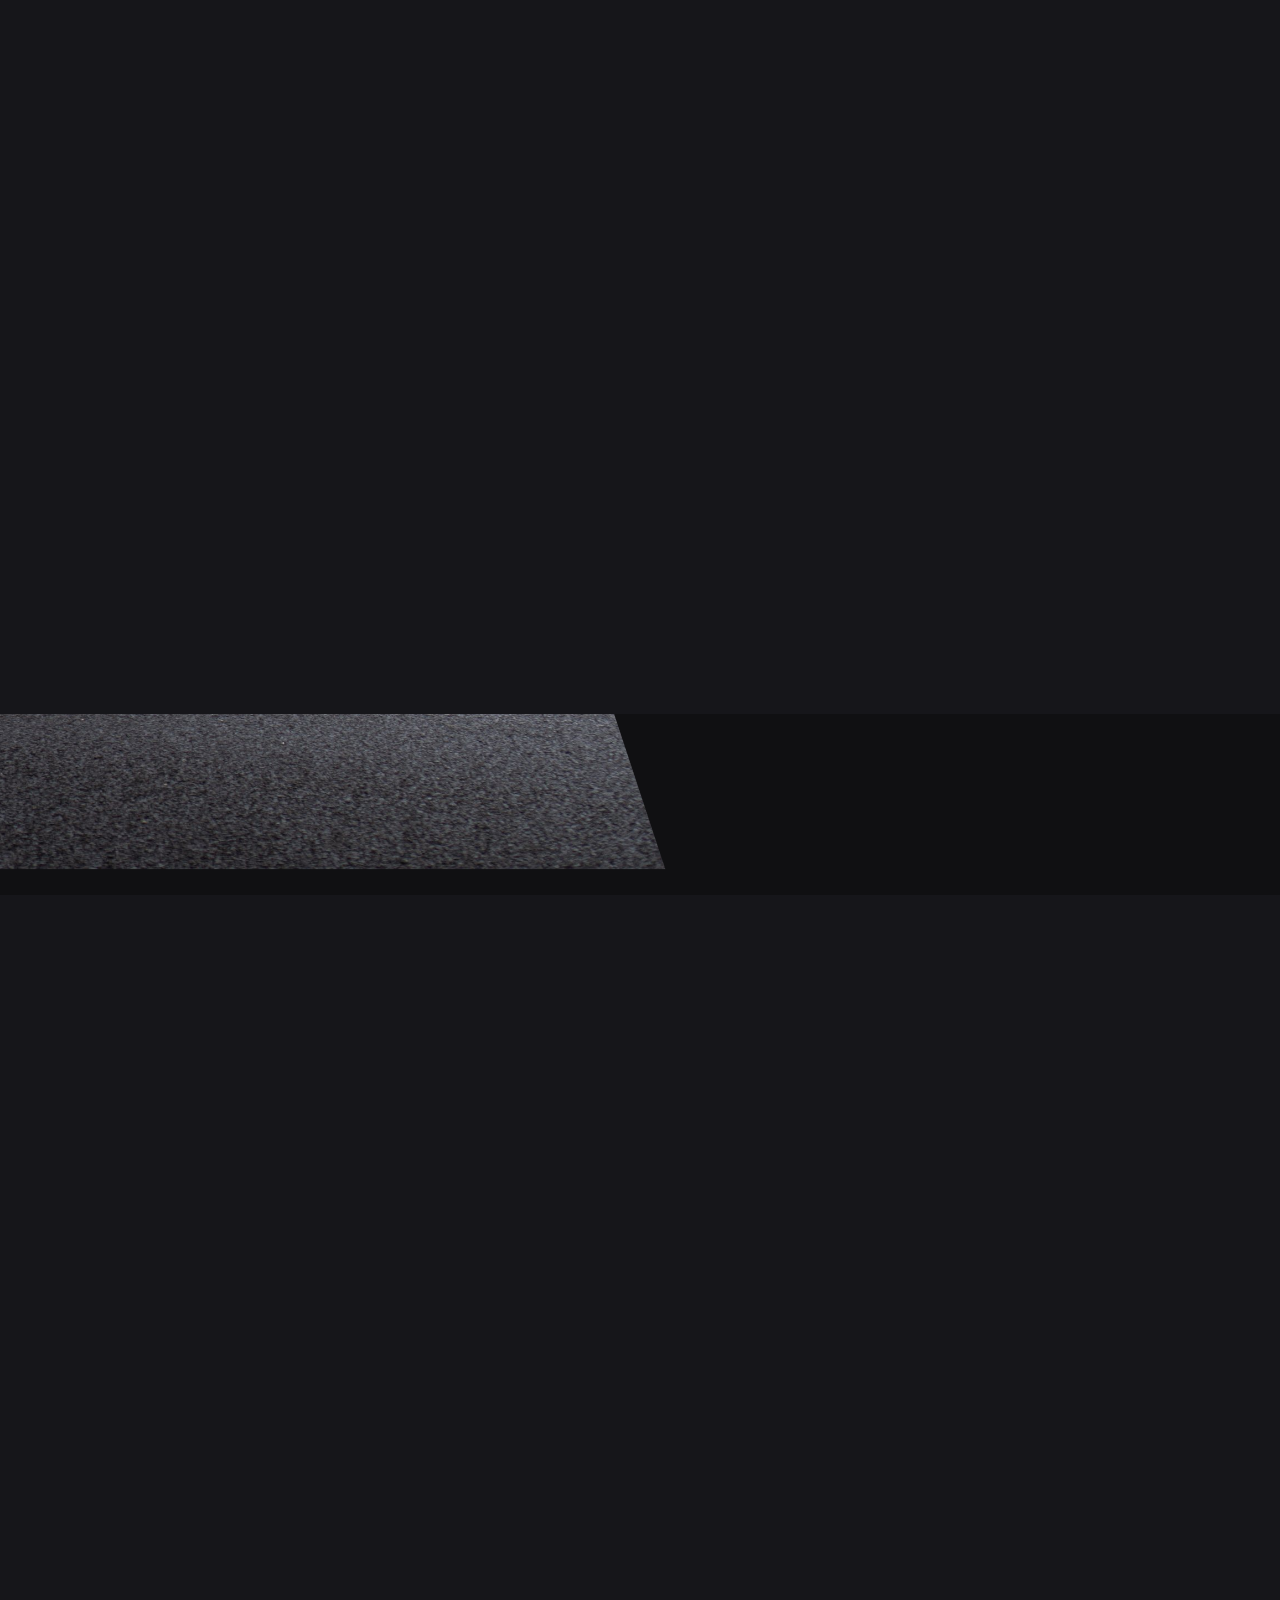
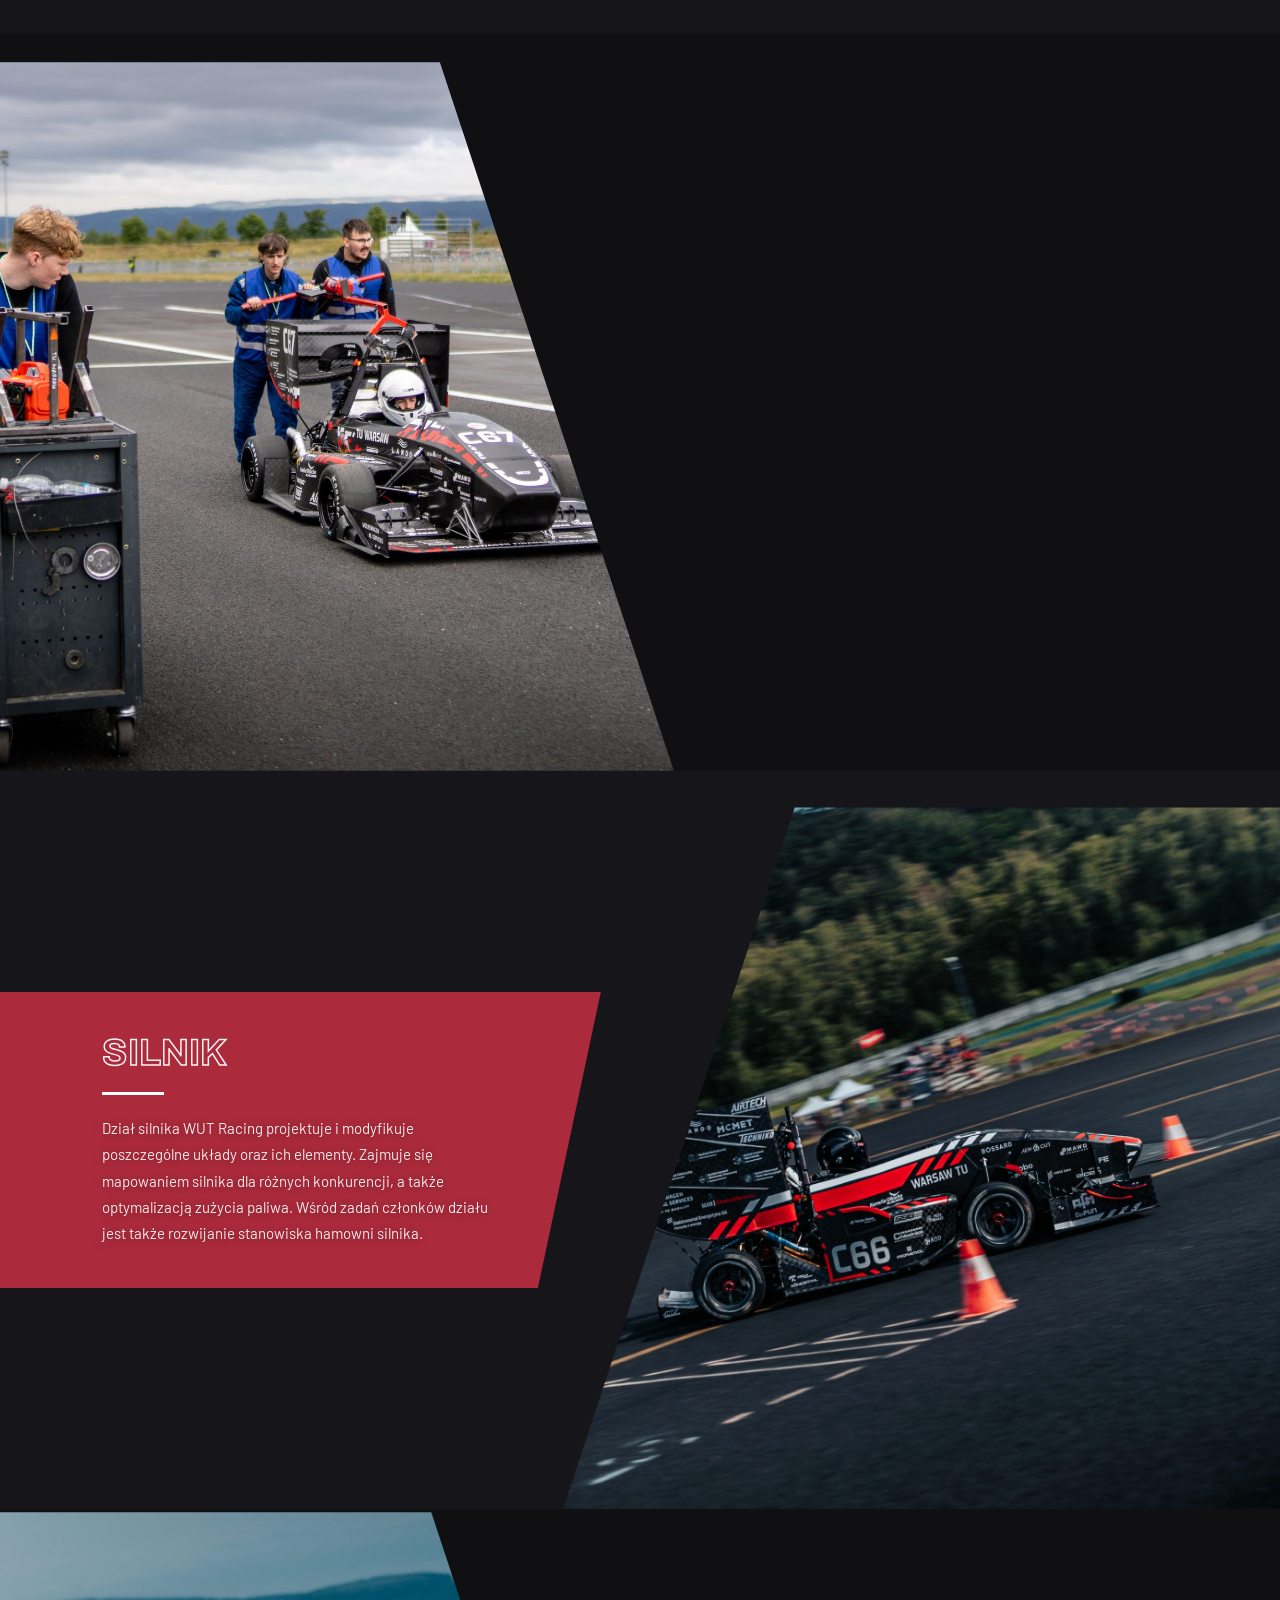
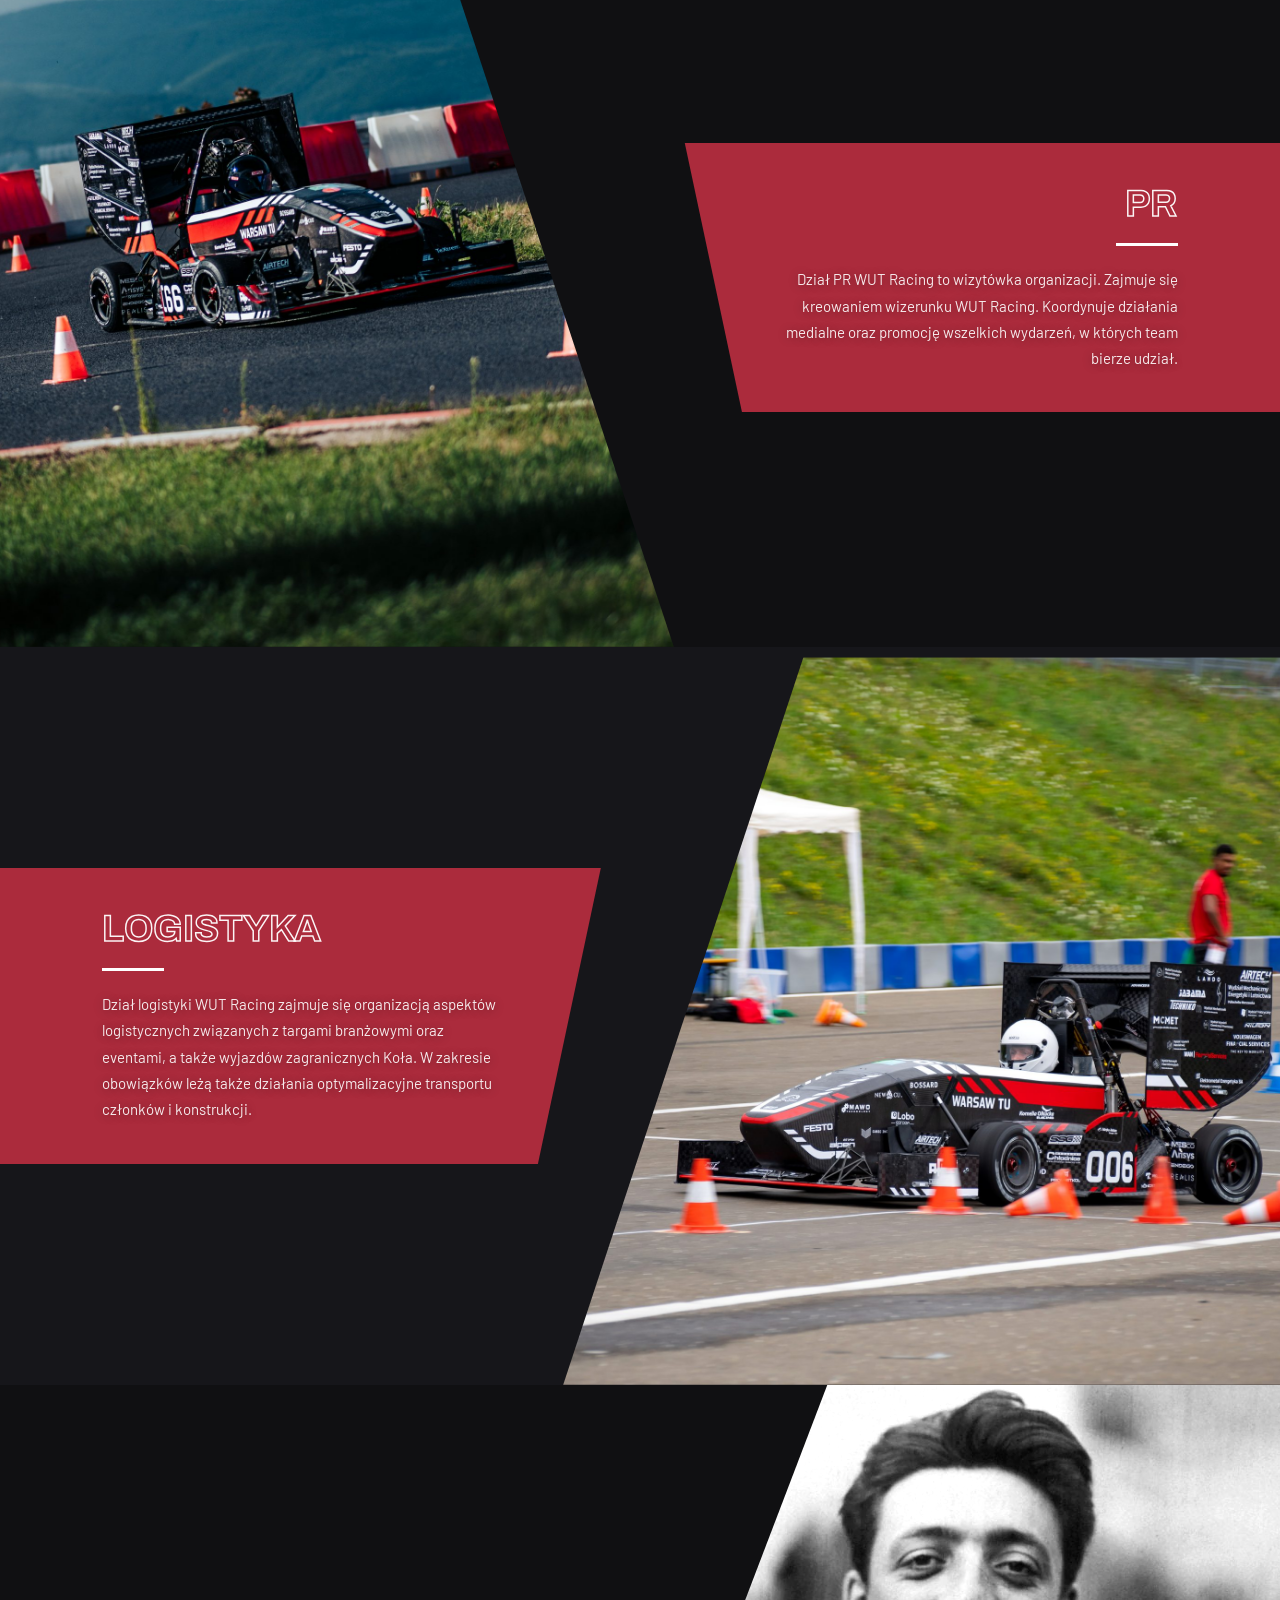
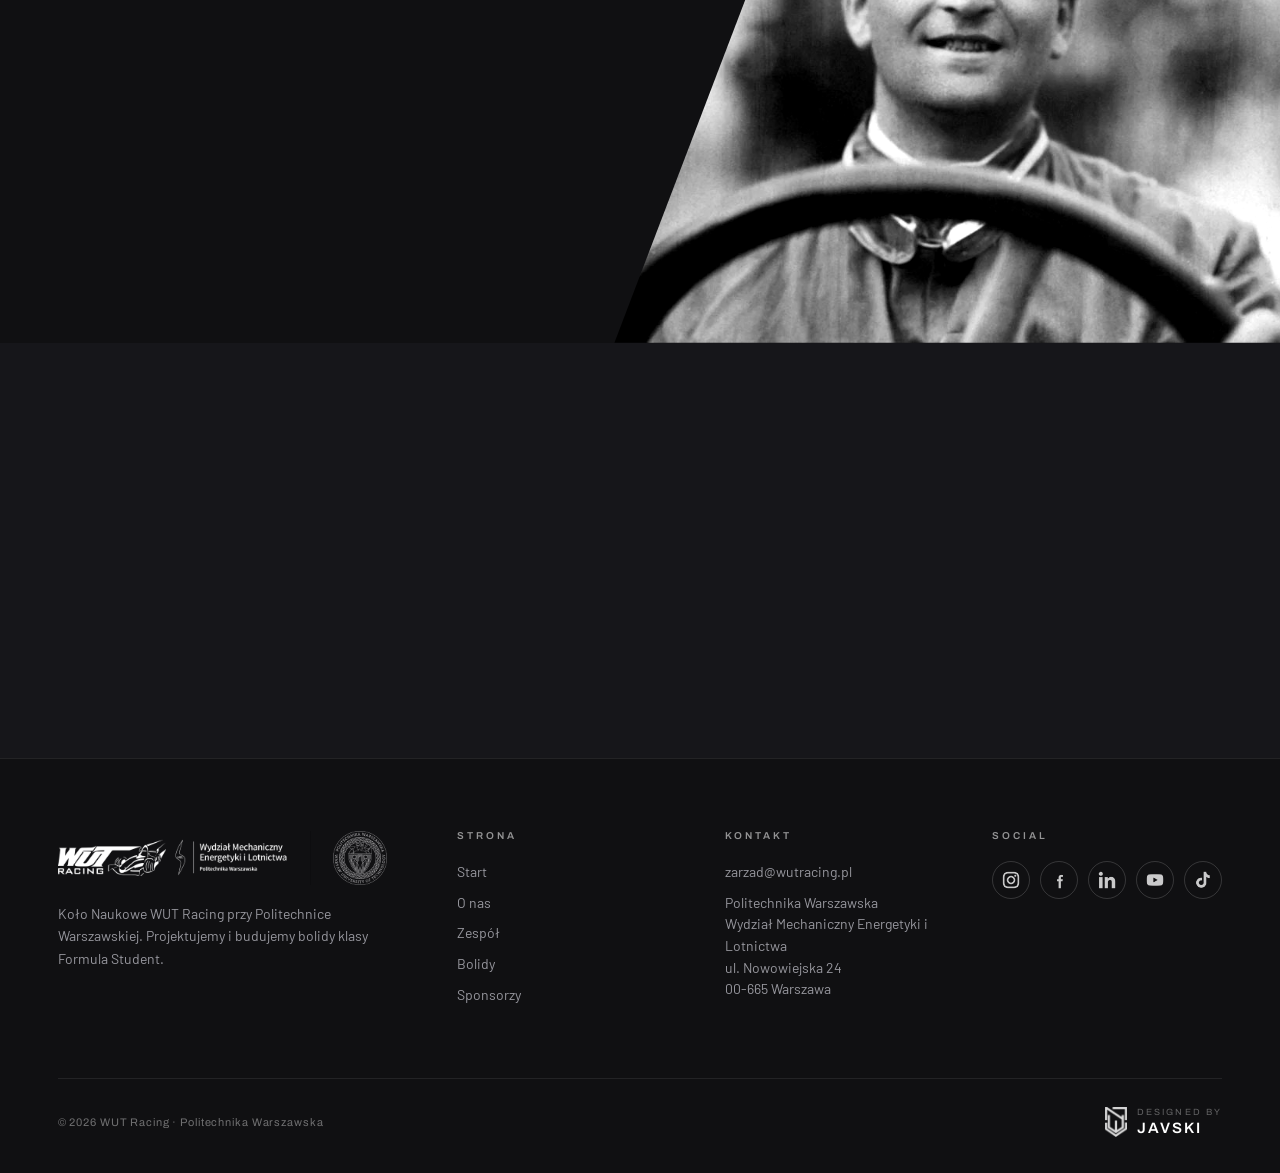
==== commit 8e281bc2: "Naglowek "Kalendarz" bez kropki na koncu" ====
--- a/index.html
+++ b/index.html
@@ -73,7 +73,7 @@
             <div class="events-strip-inner">
                 <div class="events-head reveal">
                     <span class="eyebrow" data-i18n="home.calendar">Kalendarz</span>
-                    <h2 class="h-1" style="margin-top: 12px;" data-i18n="home.upcoming"><span class="text-accent">Kalendarz</span>.</h2>
+                    <h2 class="h-1" style="margin-top: 12px;" data-i18n="home.upcoming"><span class="text-accent">Kalendarz</span></h2>
                 </div>
 
                 <article class="event-featured reveal" data-delay="1">
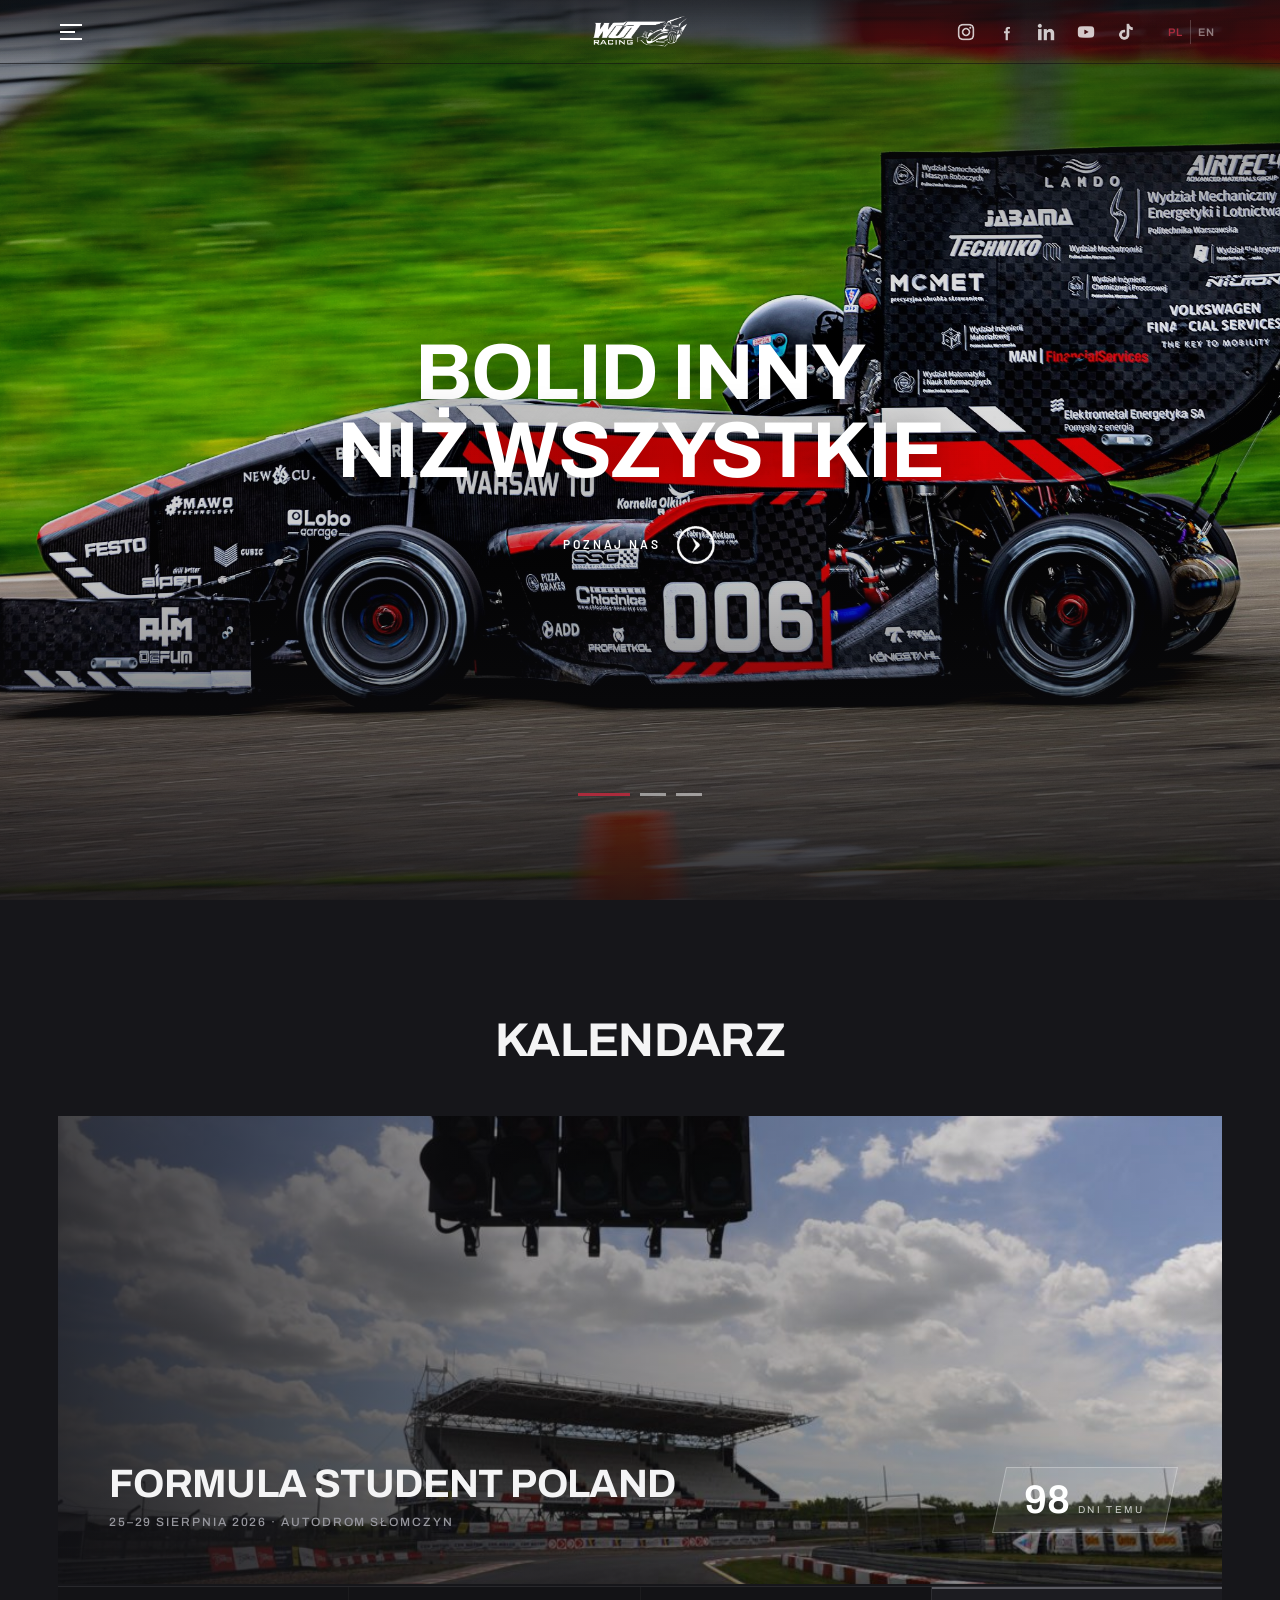
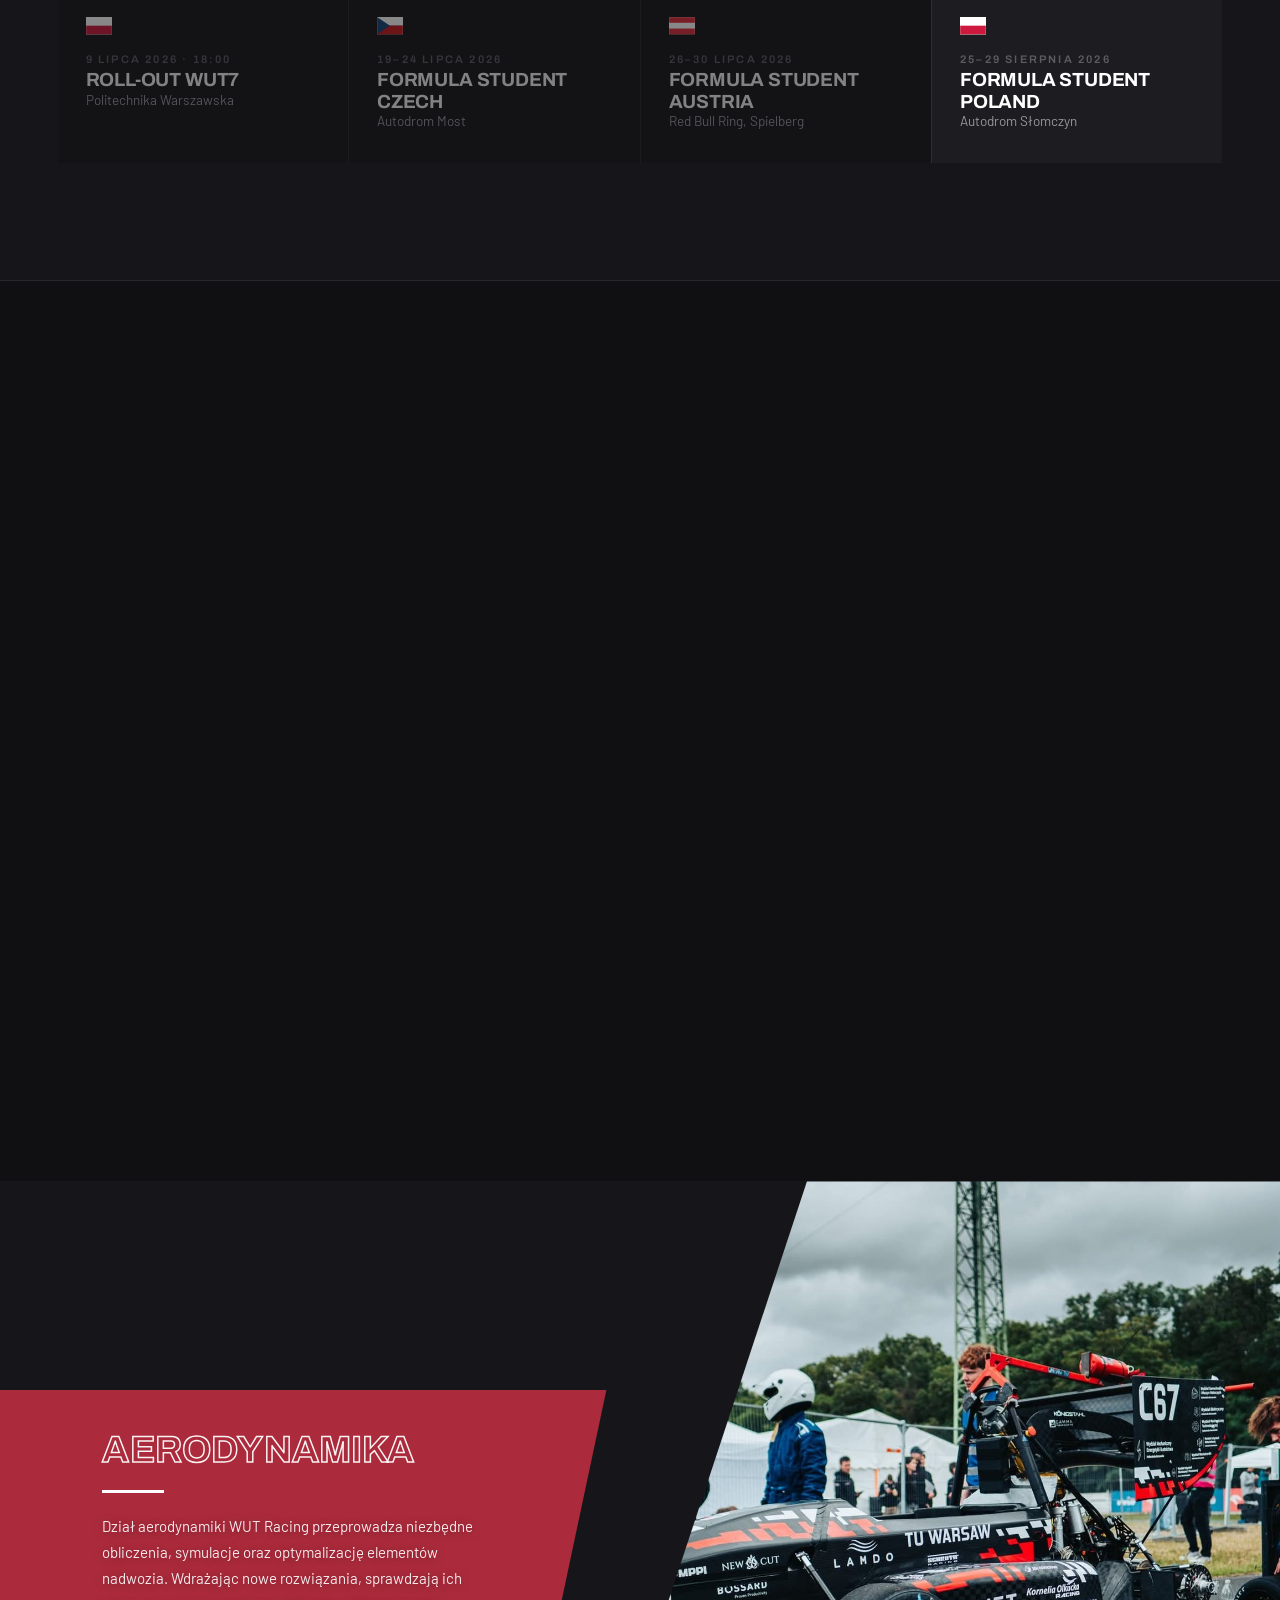
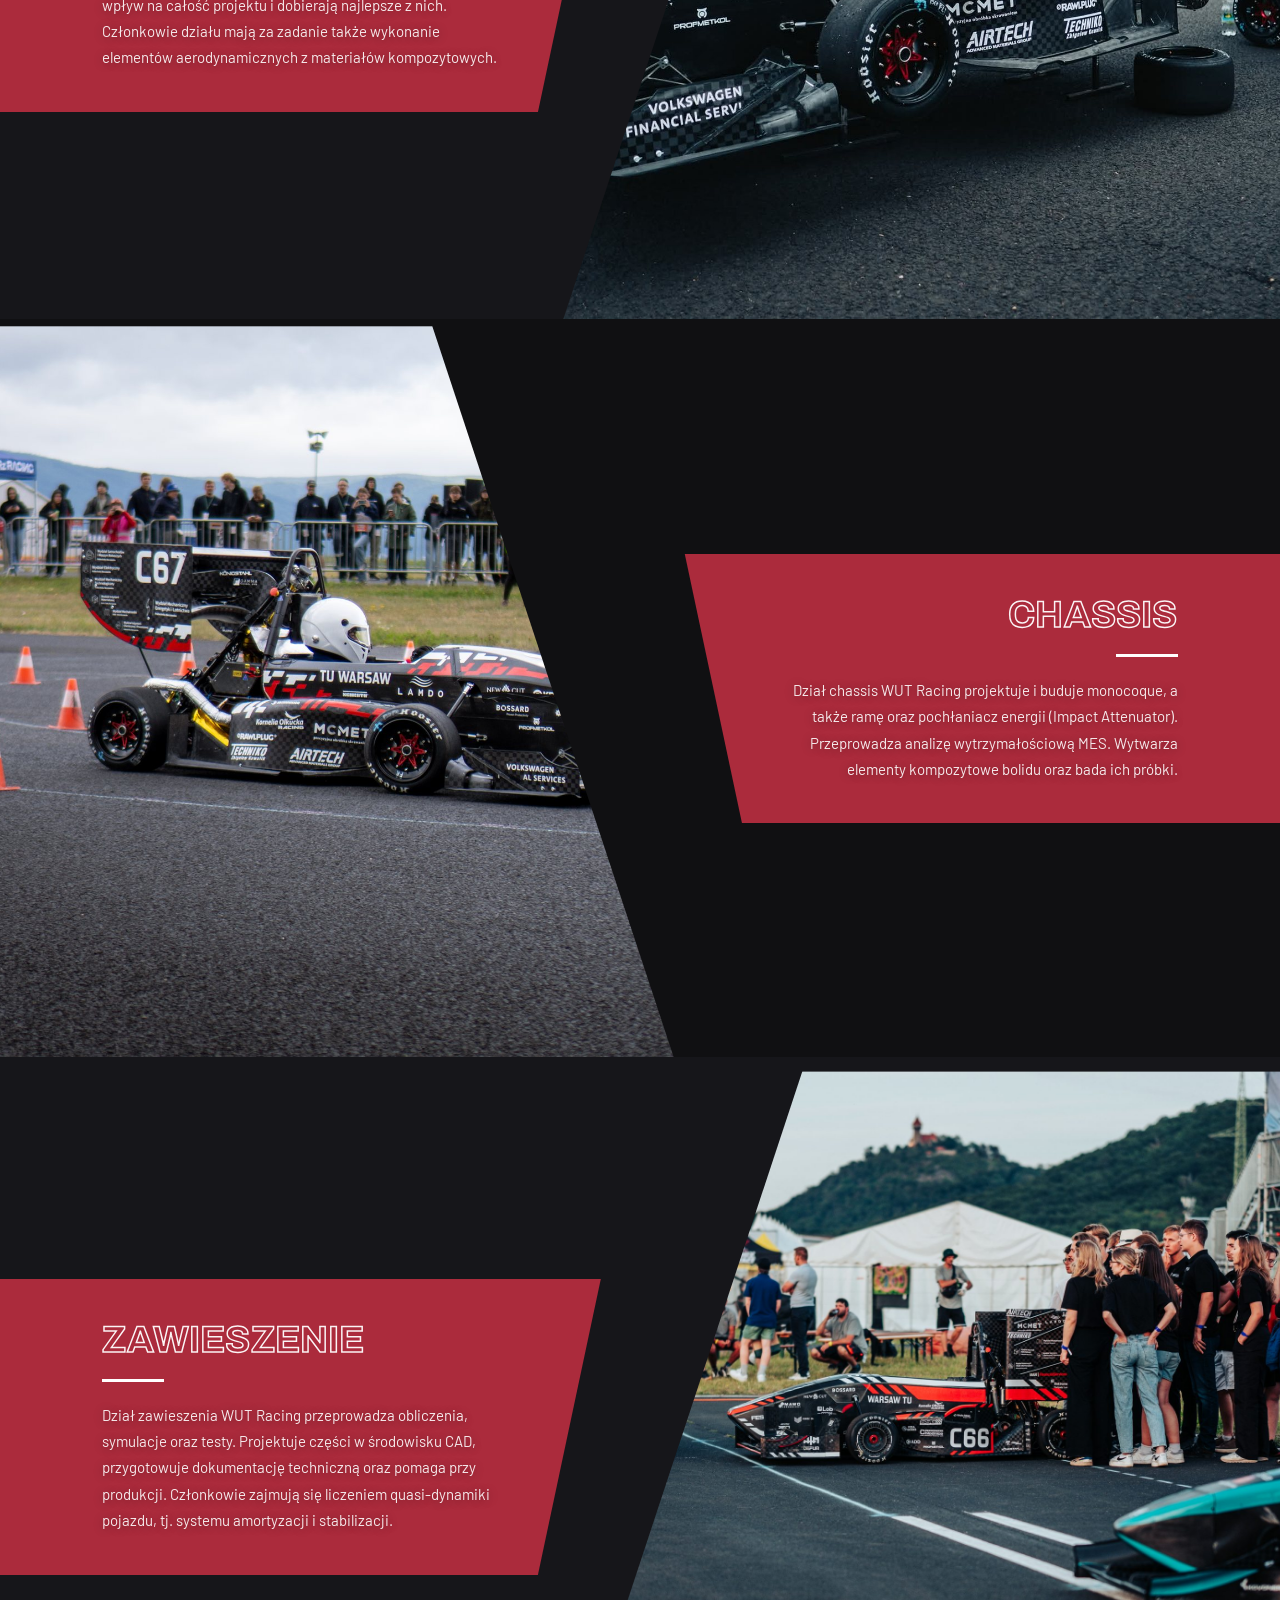
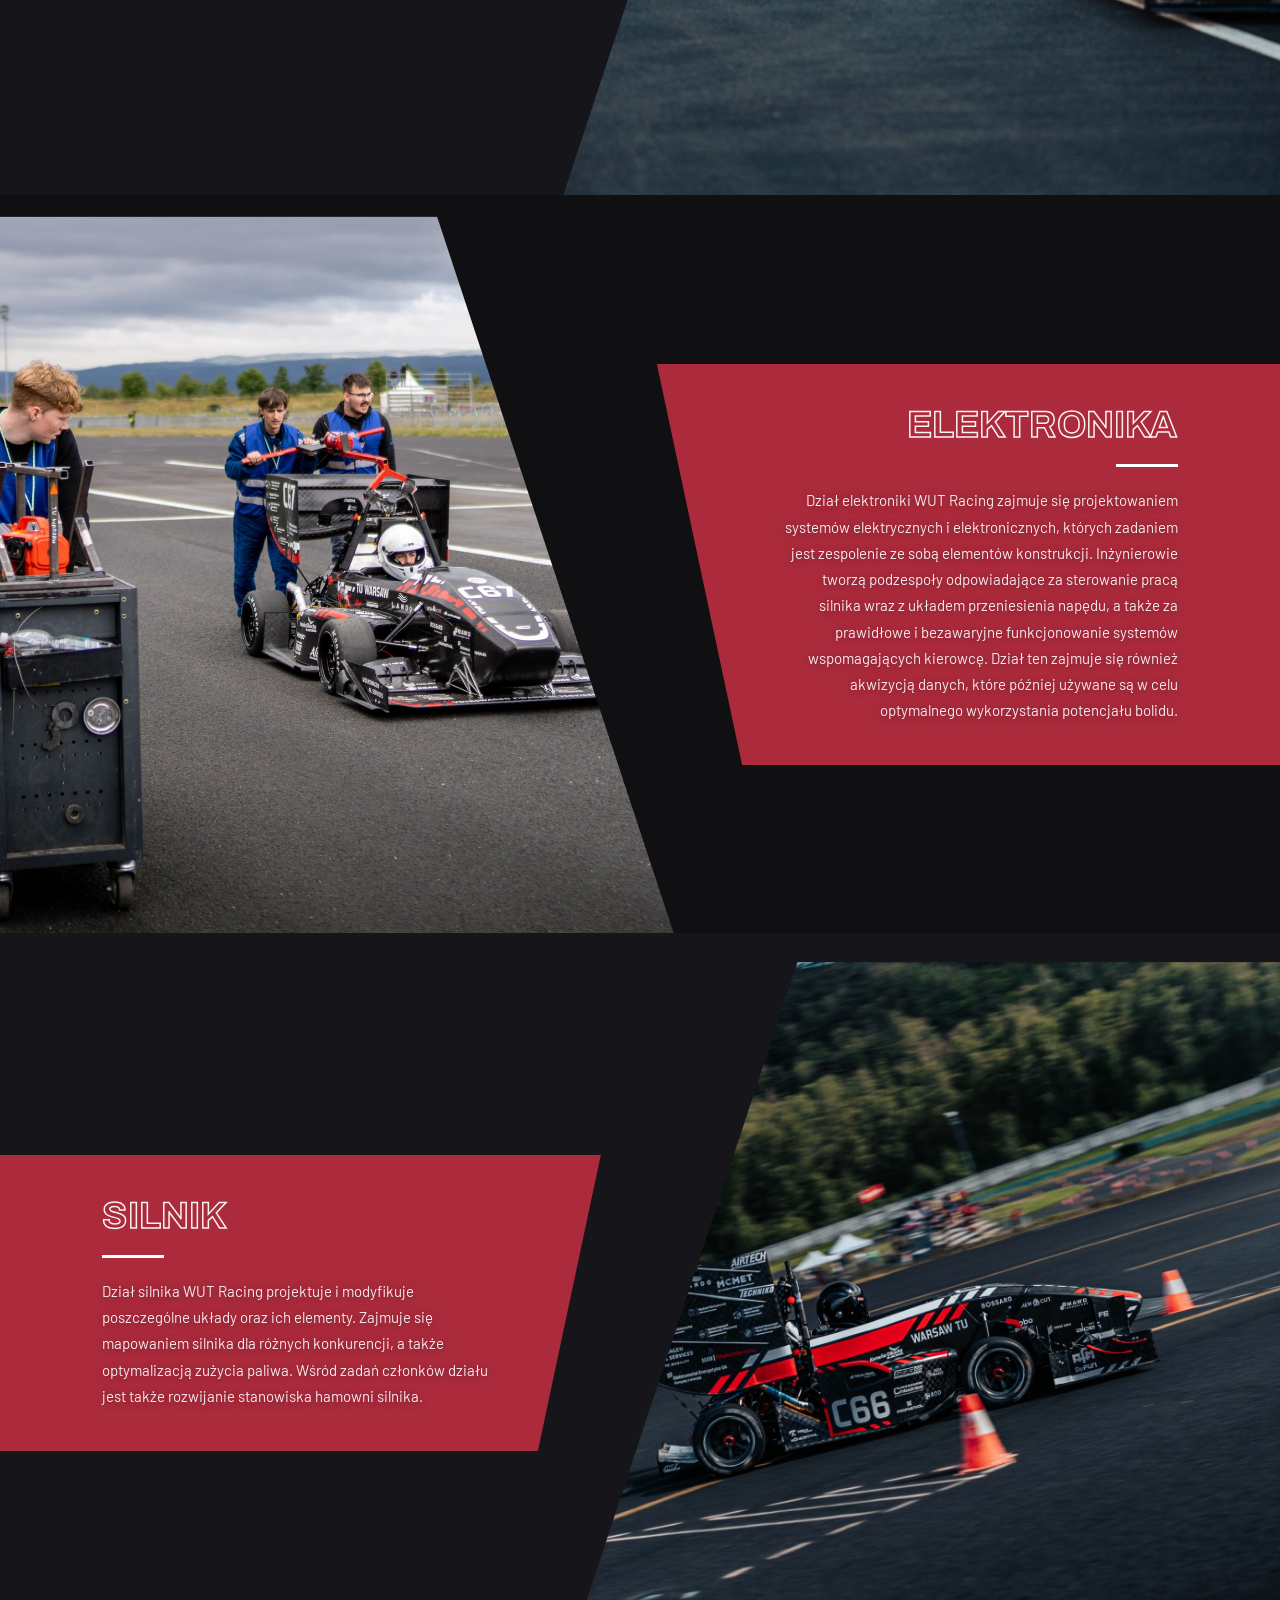
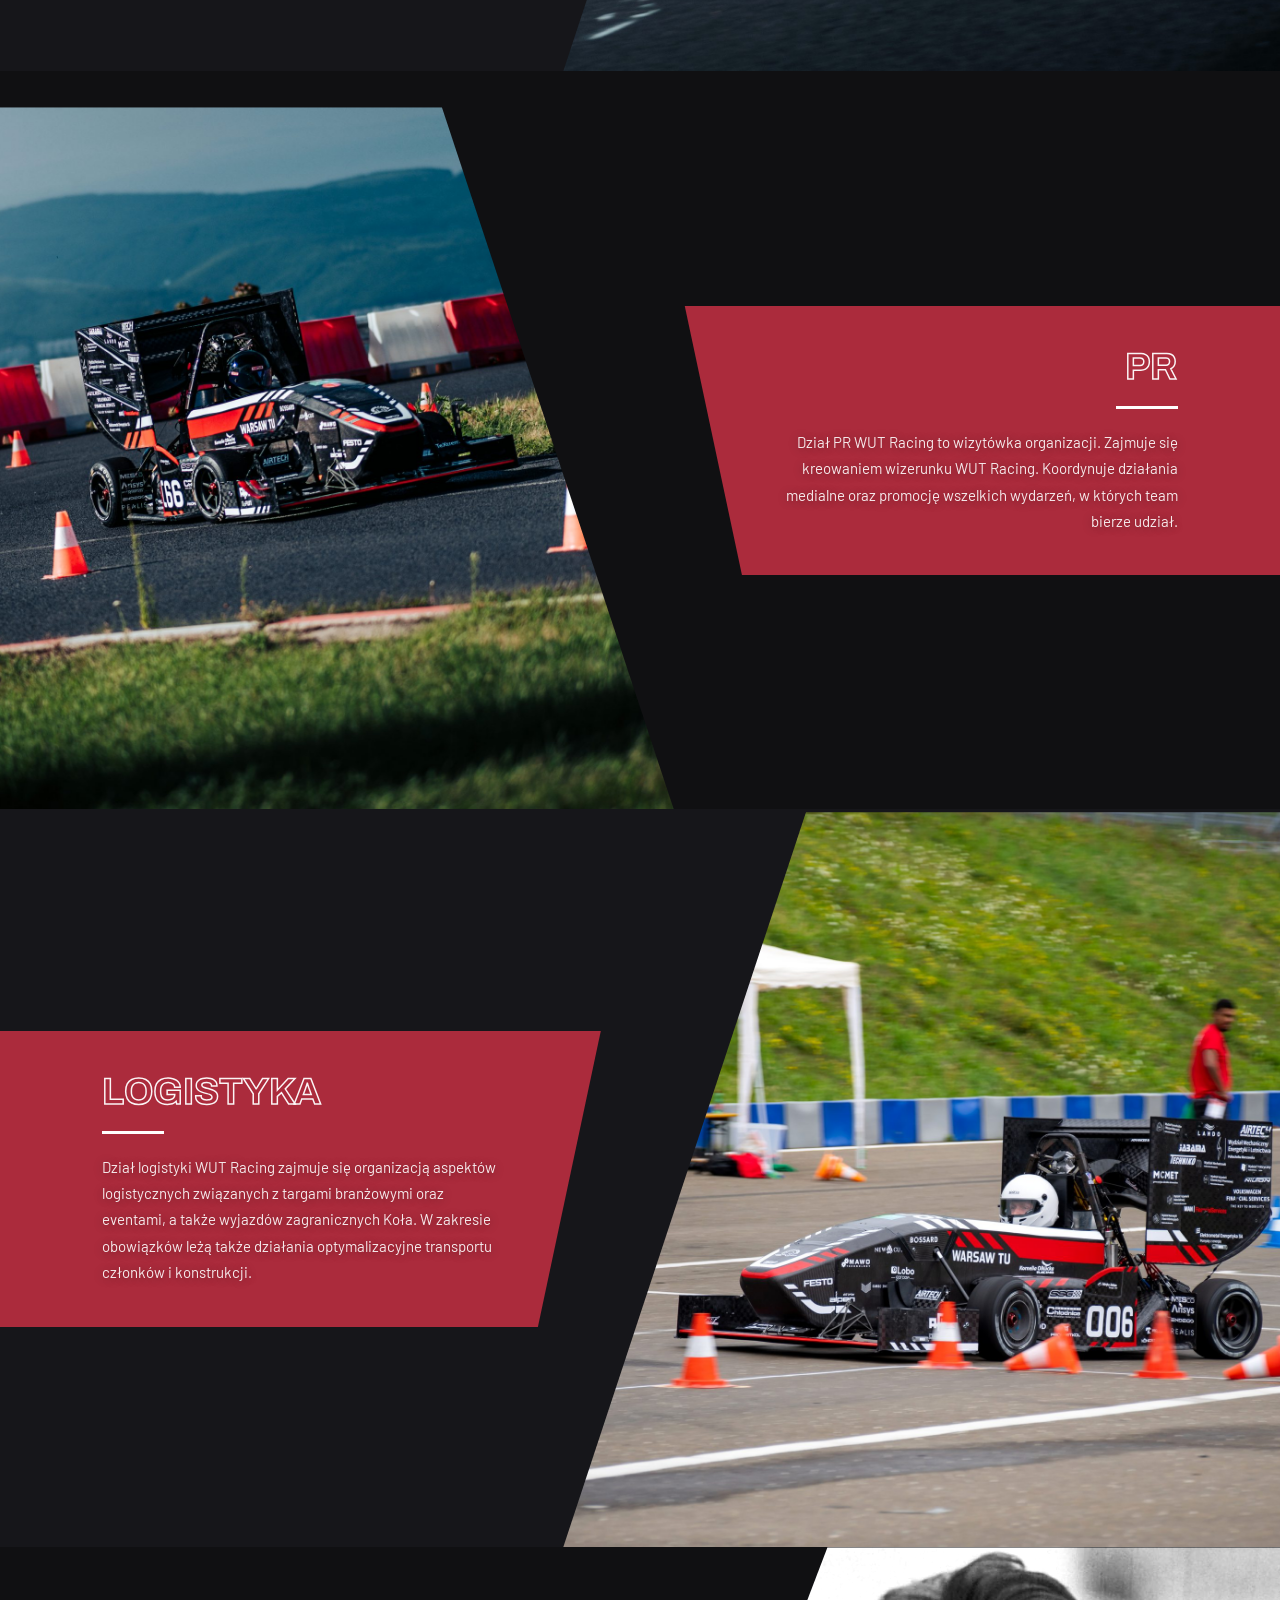
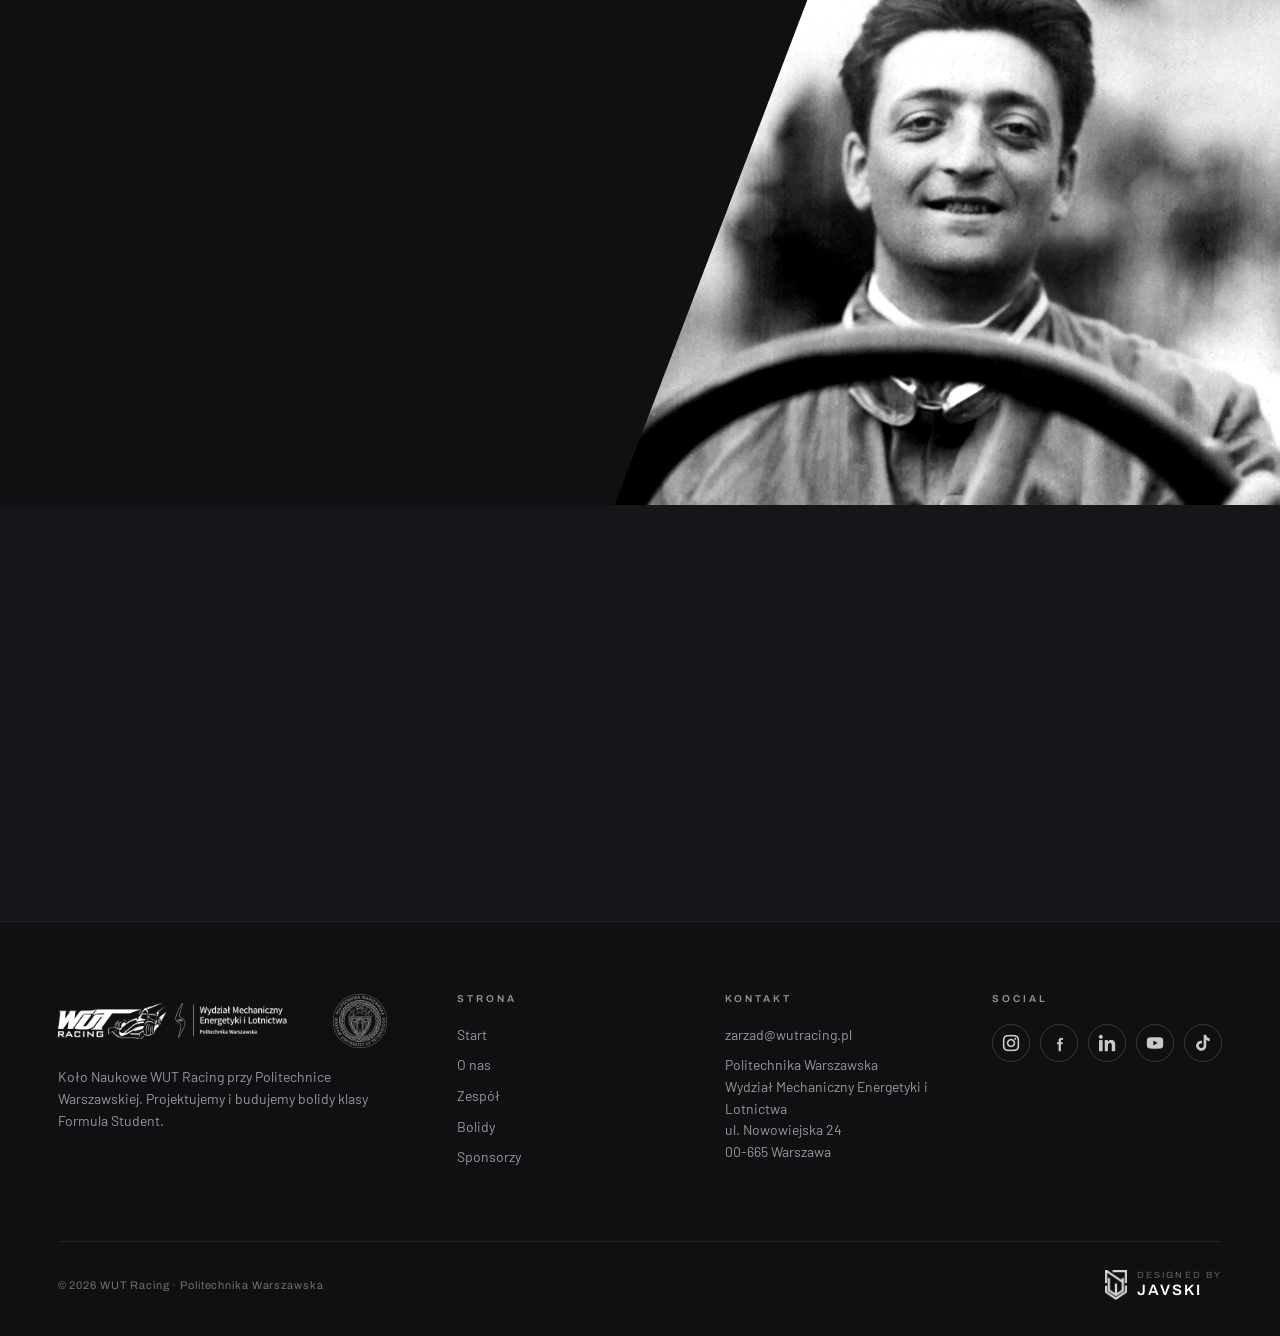
==== commit aba5eda2: "Nowy film w sekcji "Kim jestesmy", napis po trzech sekundach Zrodlo mialo 1,71 GB (4K, 128 Mb/s) - z" ====
--- a/index.html
+++ b/index.html
@@ -115,10 +115,9 @@
 
         <section class="intro-strip dept-team" id="kim-jestesmy">
             <div class="intro-bg" id="intro-bg">
-                <video class="intro-video is-active" data-clip="0" src="assets/media/film1.mp4" muted playsinline preload="auto"></video>
-                <video class="intro-video" data-clip="1" src="assets/media/film2.mp4" muted playsinline preload="auto"></video>
-            </div>
-            <div class="intro-strip-inner reveal">
+                <video class="intro-video is-active" data-clip="0" src="assets/media/film-main.mp4" muted loop playsinline preload="auto"></video>
+            </div>
+            <div class="intro-strip-inner reveal" data-hold="3000">
                     <h2 class="dept-strip-title" data-i18n="home.whoTitle">Kim jesteśmy?</h2>
                 <div class="intro-copy">
                 <p data-i18n="home.who1">
--- a/css/home.css
+++ b/css/home.css
@@ -110,11 +110,18 @@
        warstwa wyzsza od kalendarza, bo na niego najezdza */
     position: relative;
     z-index: 1;
-    padding: clamp(96px, 15vh, 190px) var(--pad-x);
+    padding: clamp(72px, 10vh, 130px) var(--pad-x);
     background: var(--deep);
     color: #fff;
     overflow: hidden;
     isolation: isolate;
+    /* film ma wypelniac cale okno; "min-" a nie "height", zeby przy dluzszym
+       tekscie albo niskim oknie sekcja moglaby urosnac zamiast go uciac */
+    min-height: 100vh;
+    min-height: 100svh;
+    /* tresc na srodku wysokosci, zeby przy pelnym ekranie nie wisiala u gory */
+    display: grid;
+    align-content: center;
 }
 .intro-bg {
     position: absolute;
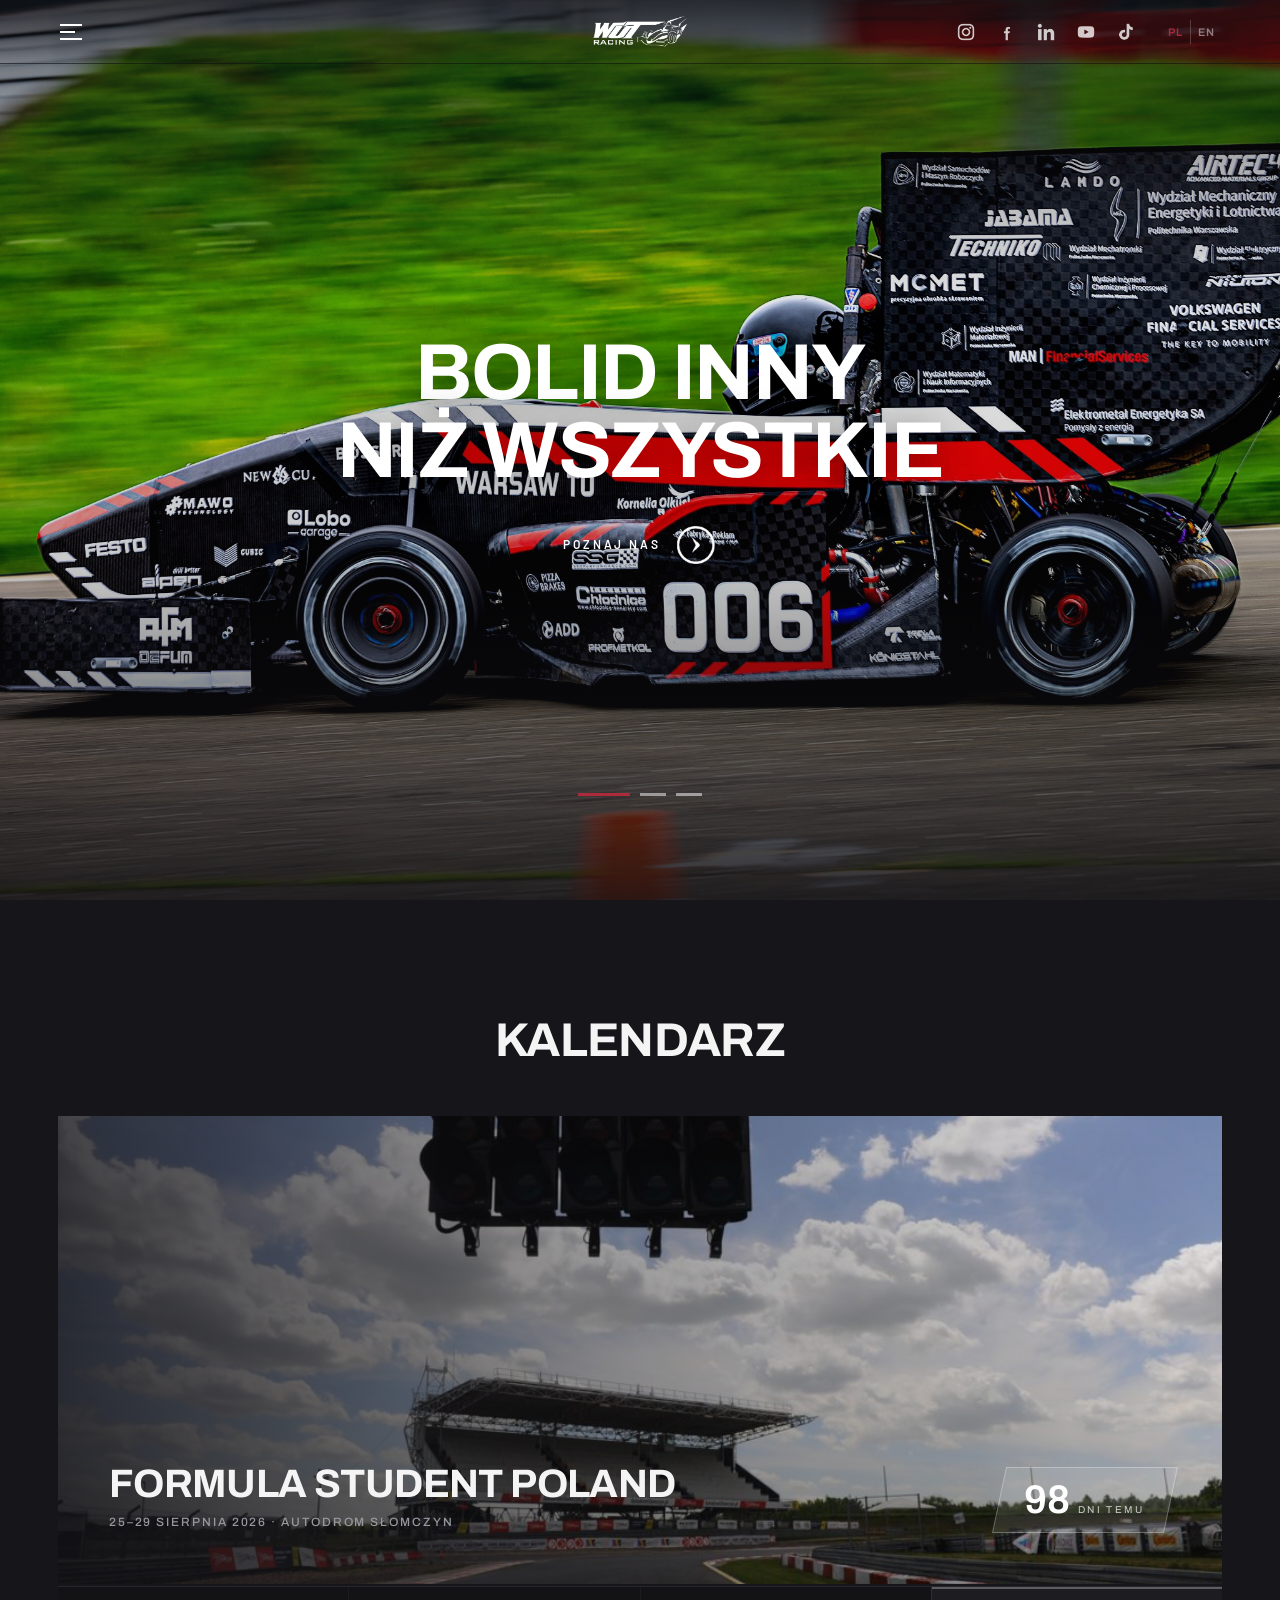
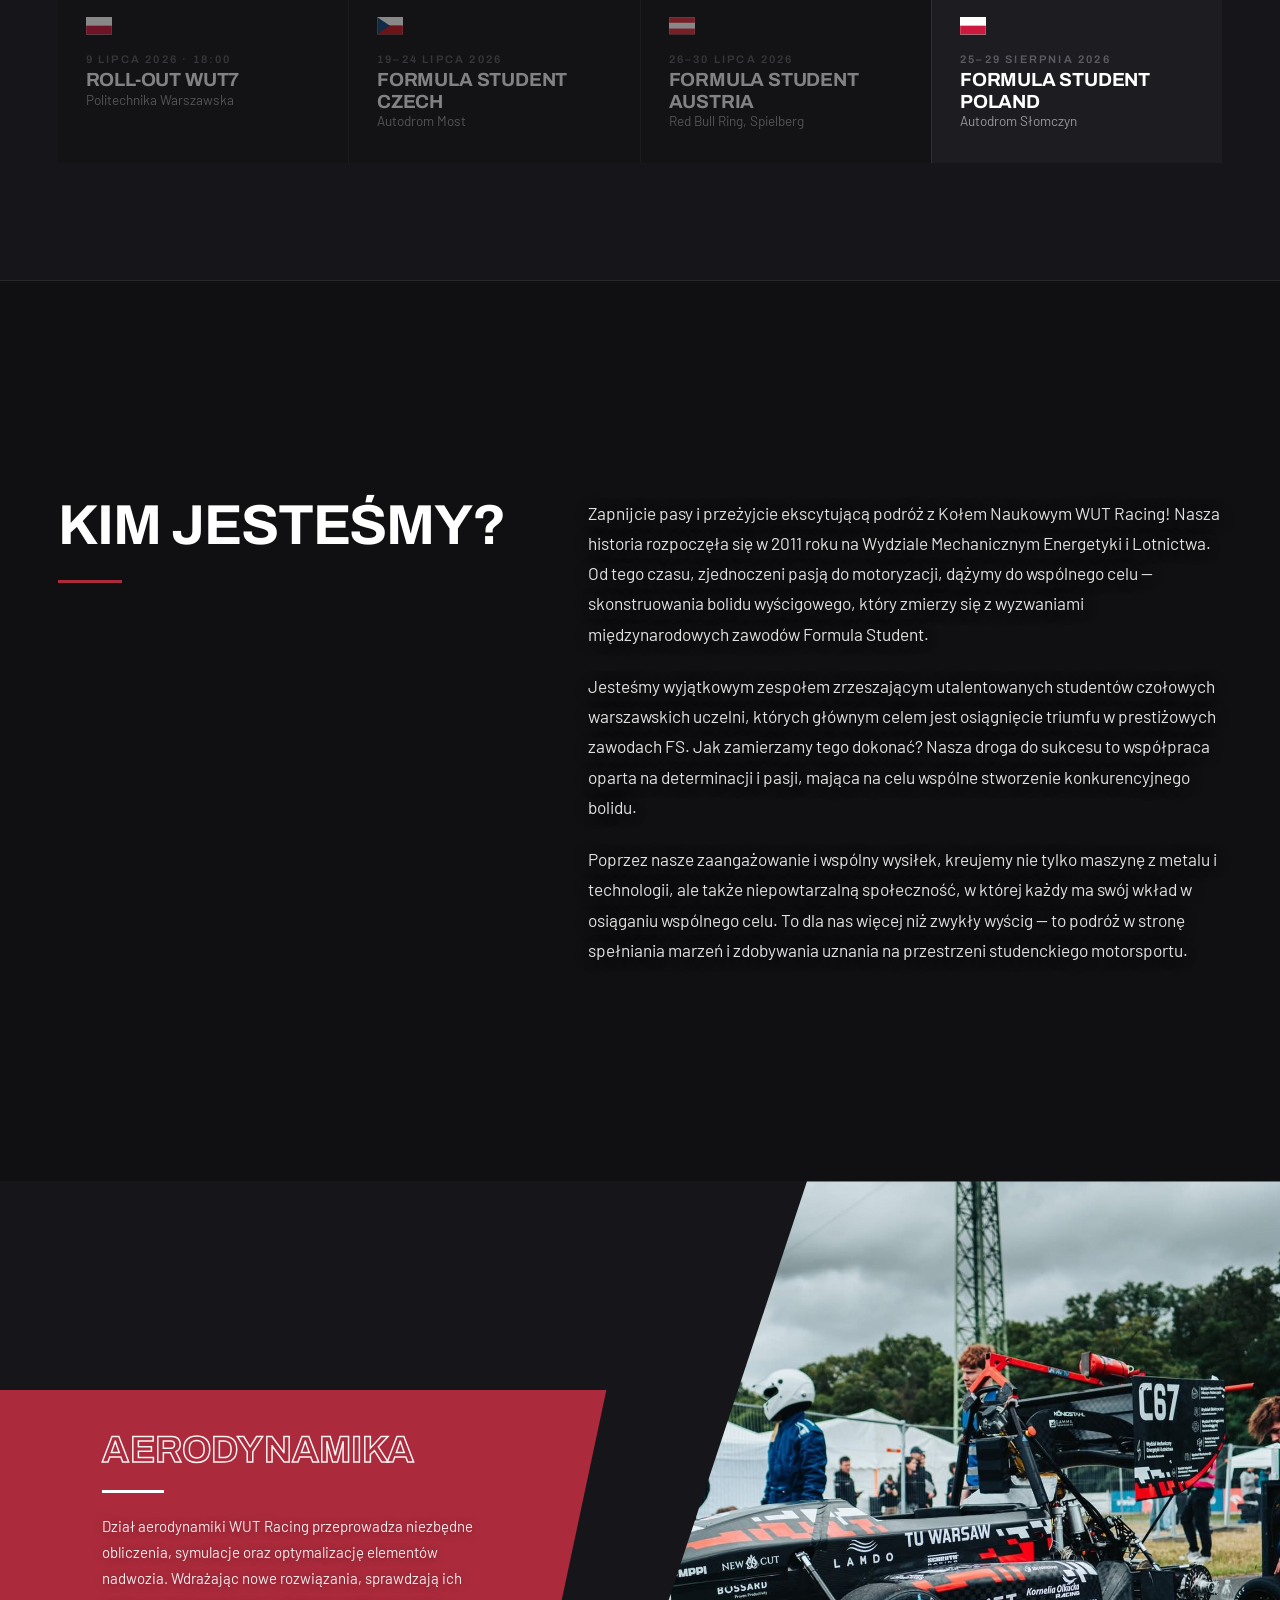
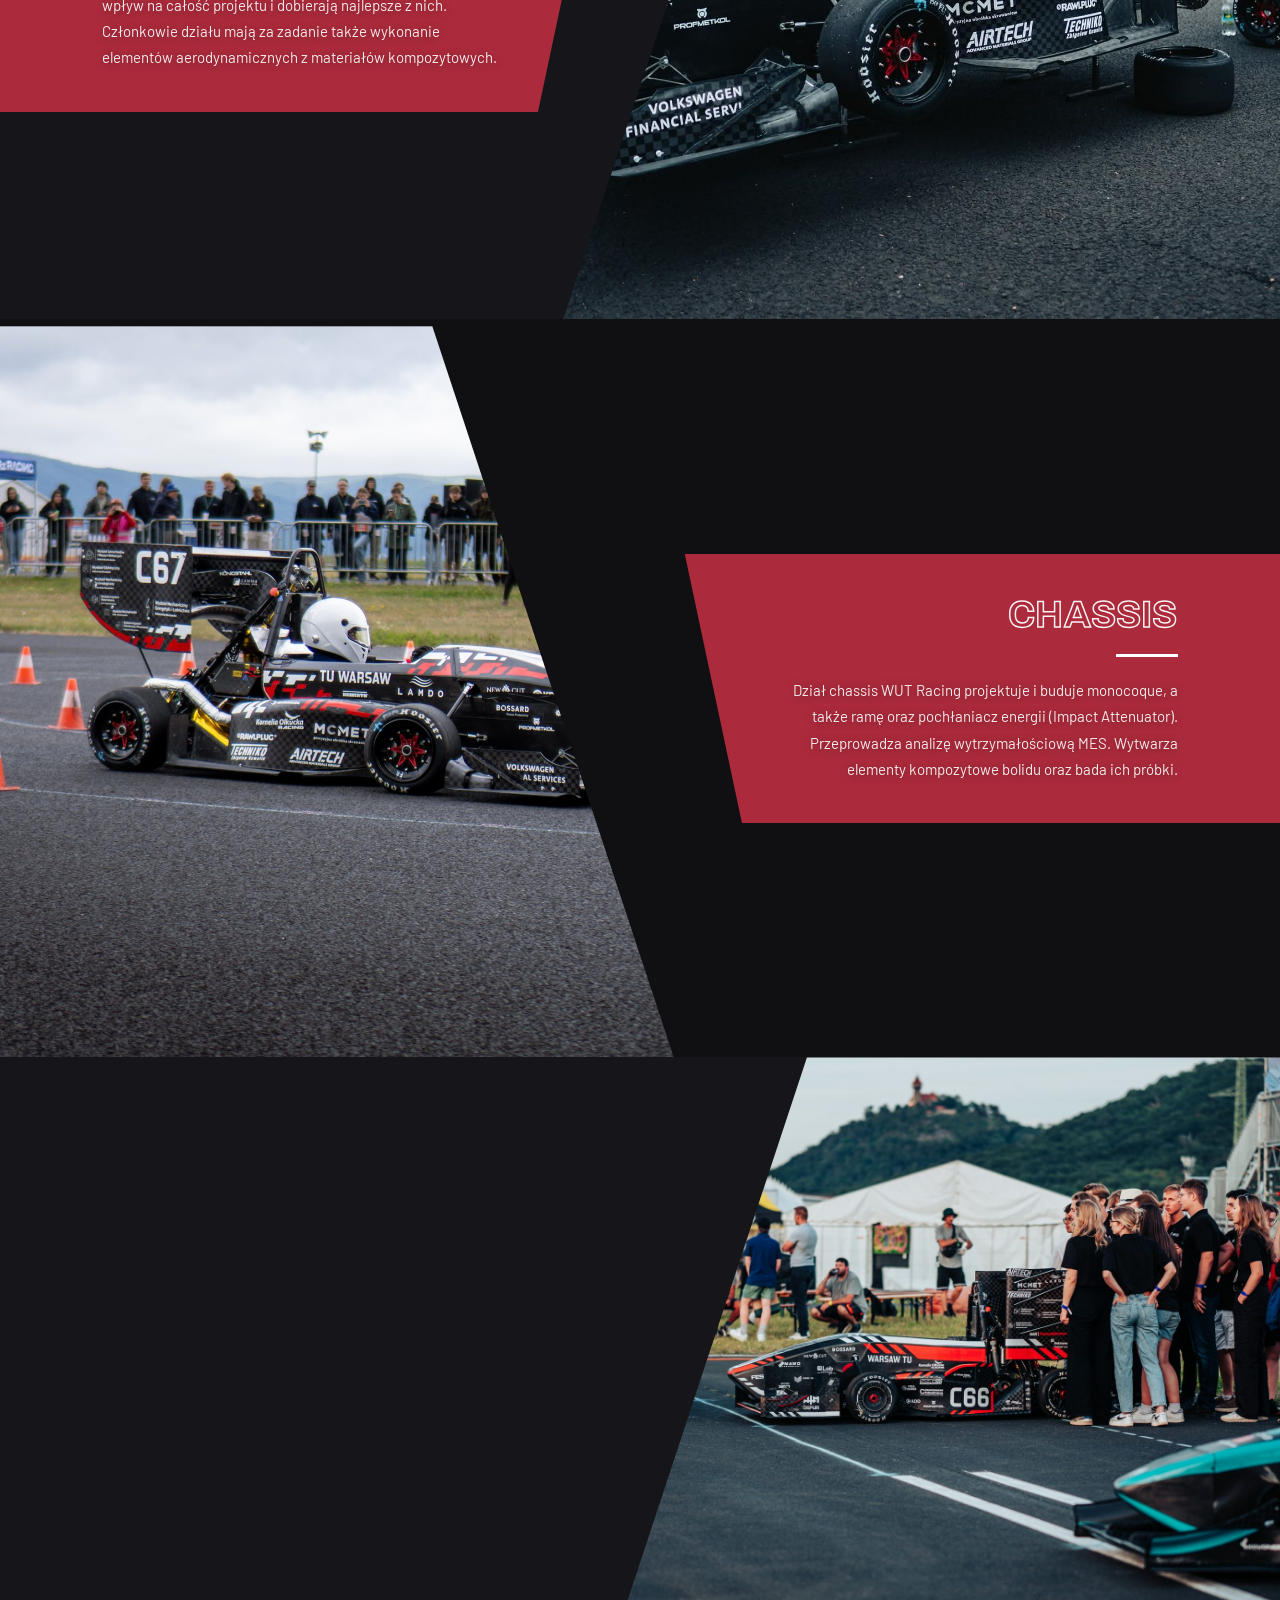
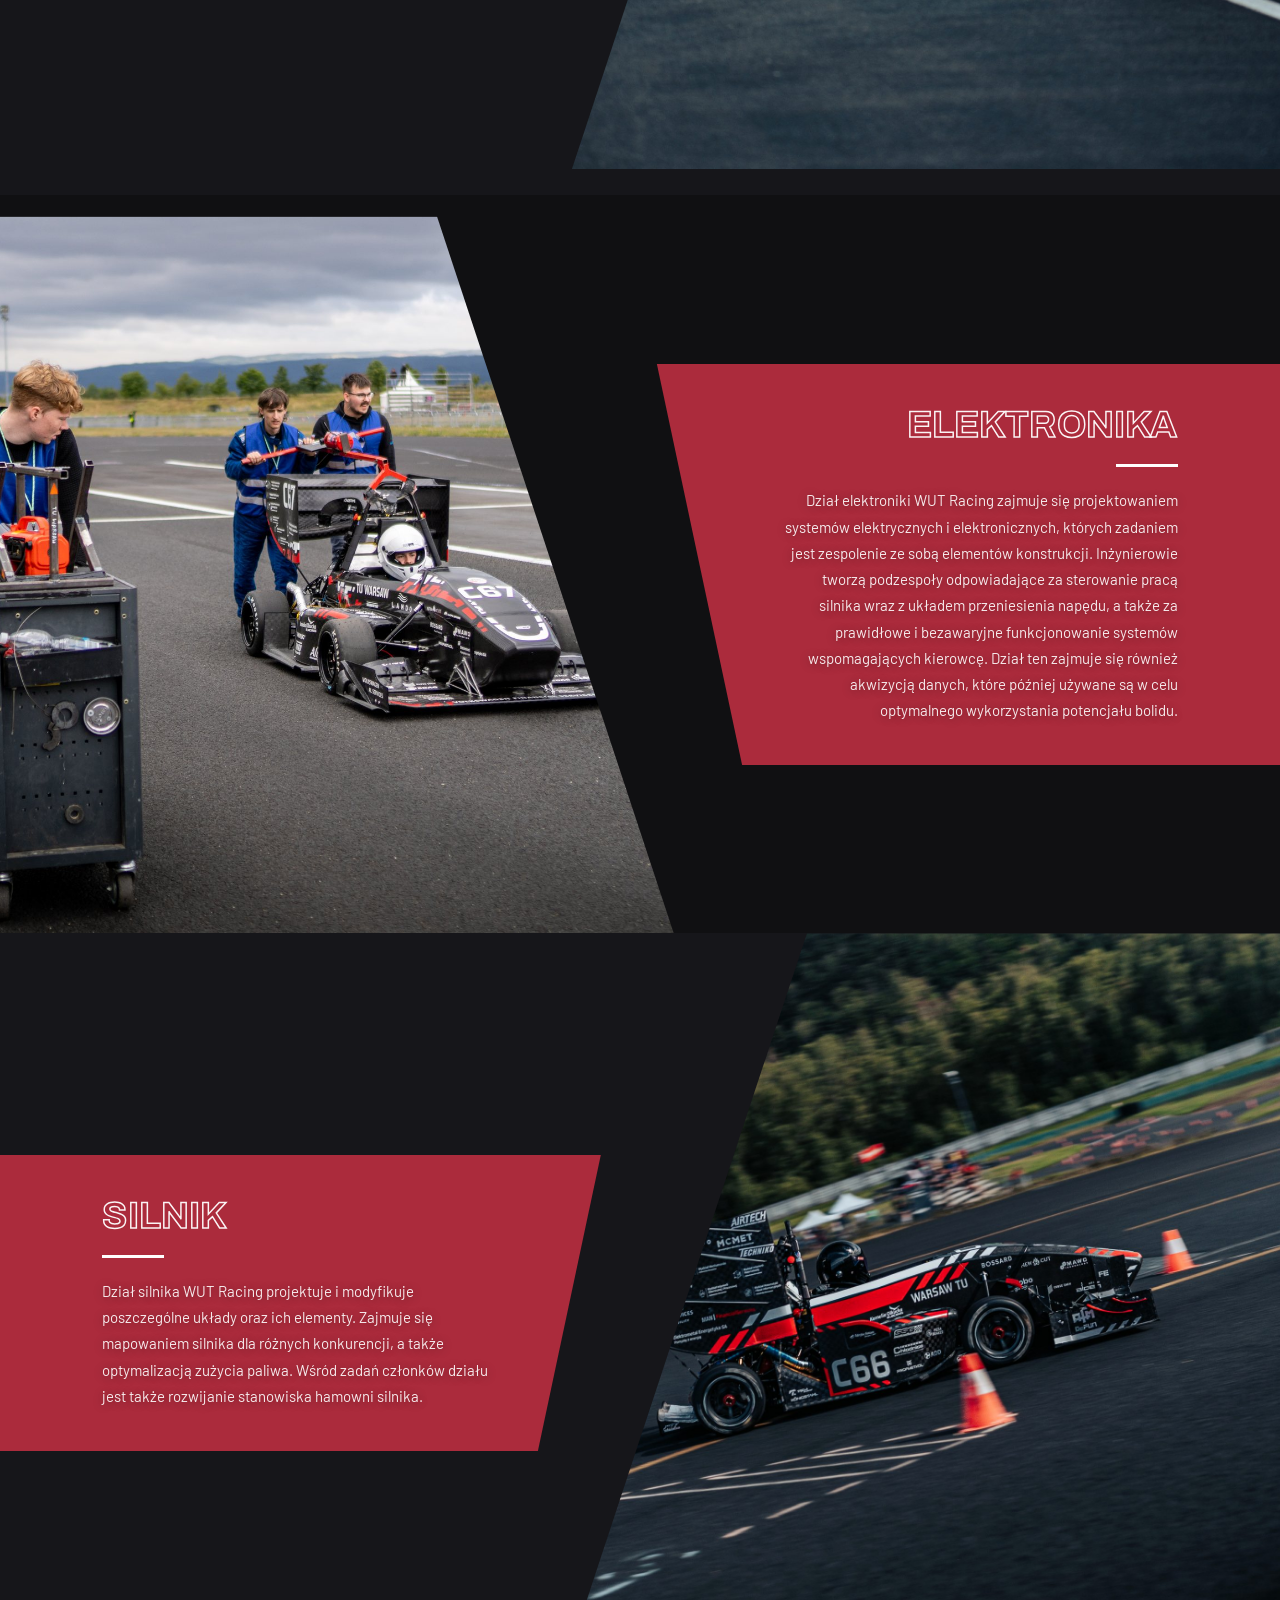
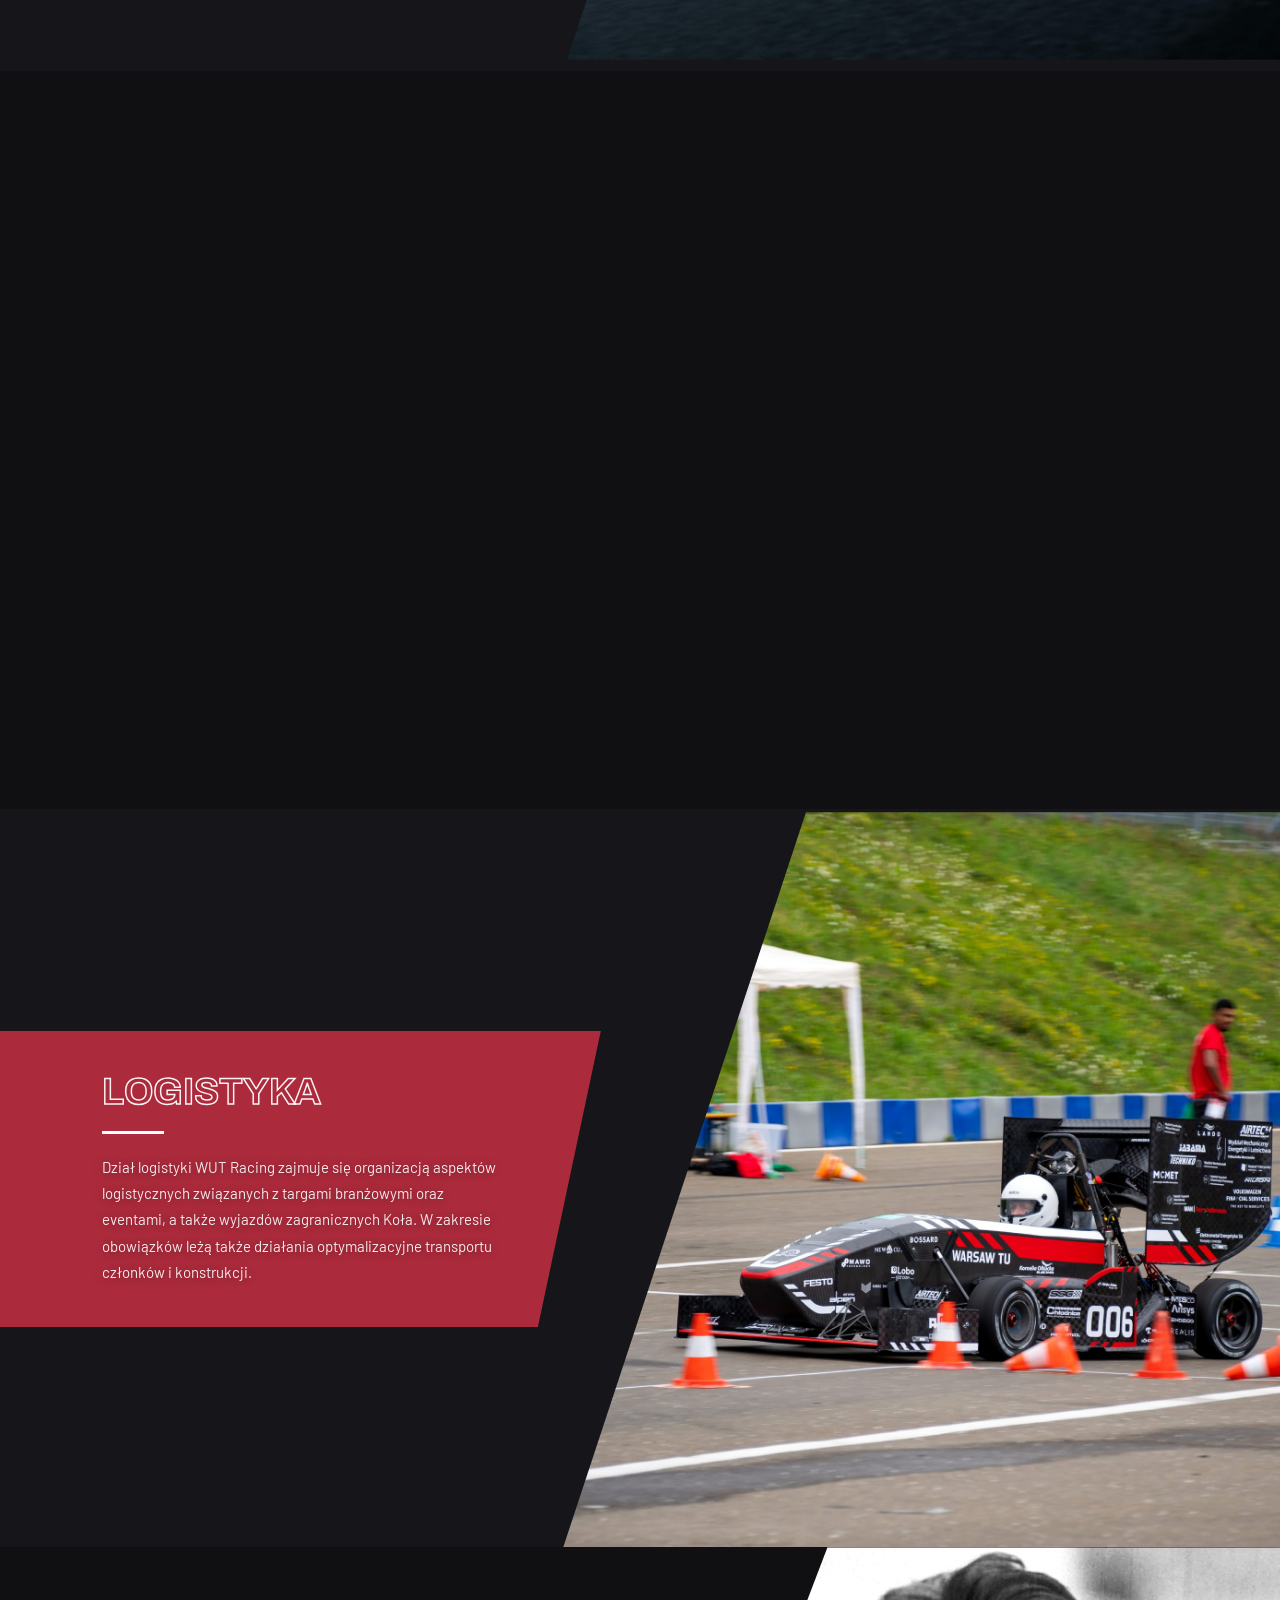
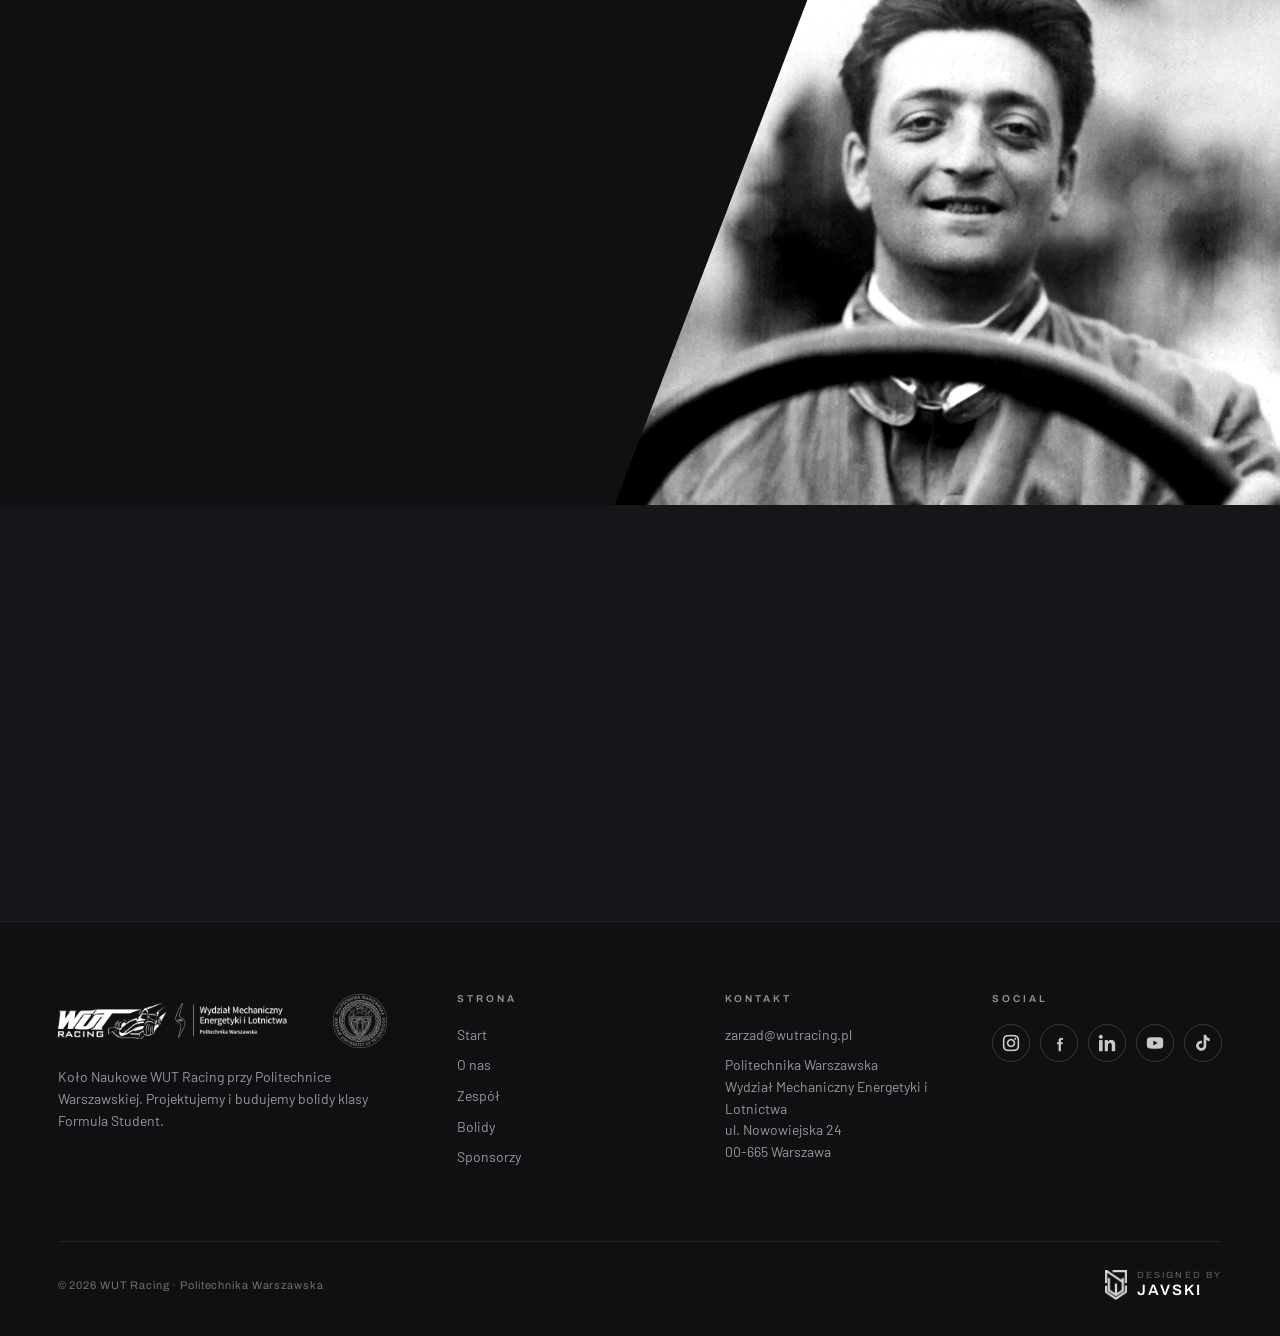
==== commit 659e6588: "Napis nad filmem po 1,5 s zamiast 3 s" ====
--- a/index.html
+++ b/index.html
@@ -117,7 +117,7 @@
             <div class="intro-bg" id="intro-bg">
                 <video class="intro-video is-active" data-clip="0" src="assets/media/film-main.mp4" muted loop playsinline preload="auto"></video>
             </div>
-            <div class="intro-strip-inner reveal" data-hold="3000">
+            <div class="intro-strip-inner reveal" data-hold="1500">
                     <h2 class="dept-strip-title" data-i18n="home.whoTitle">Kim jesteśmy?</h2>
                 <div class="intro-copy">
                 <p data-i18n="home.who1">
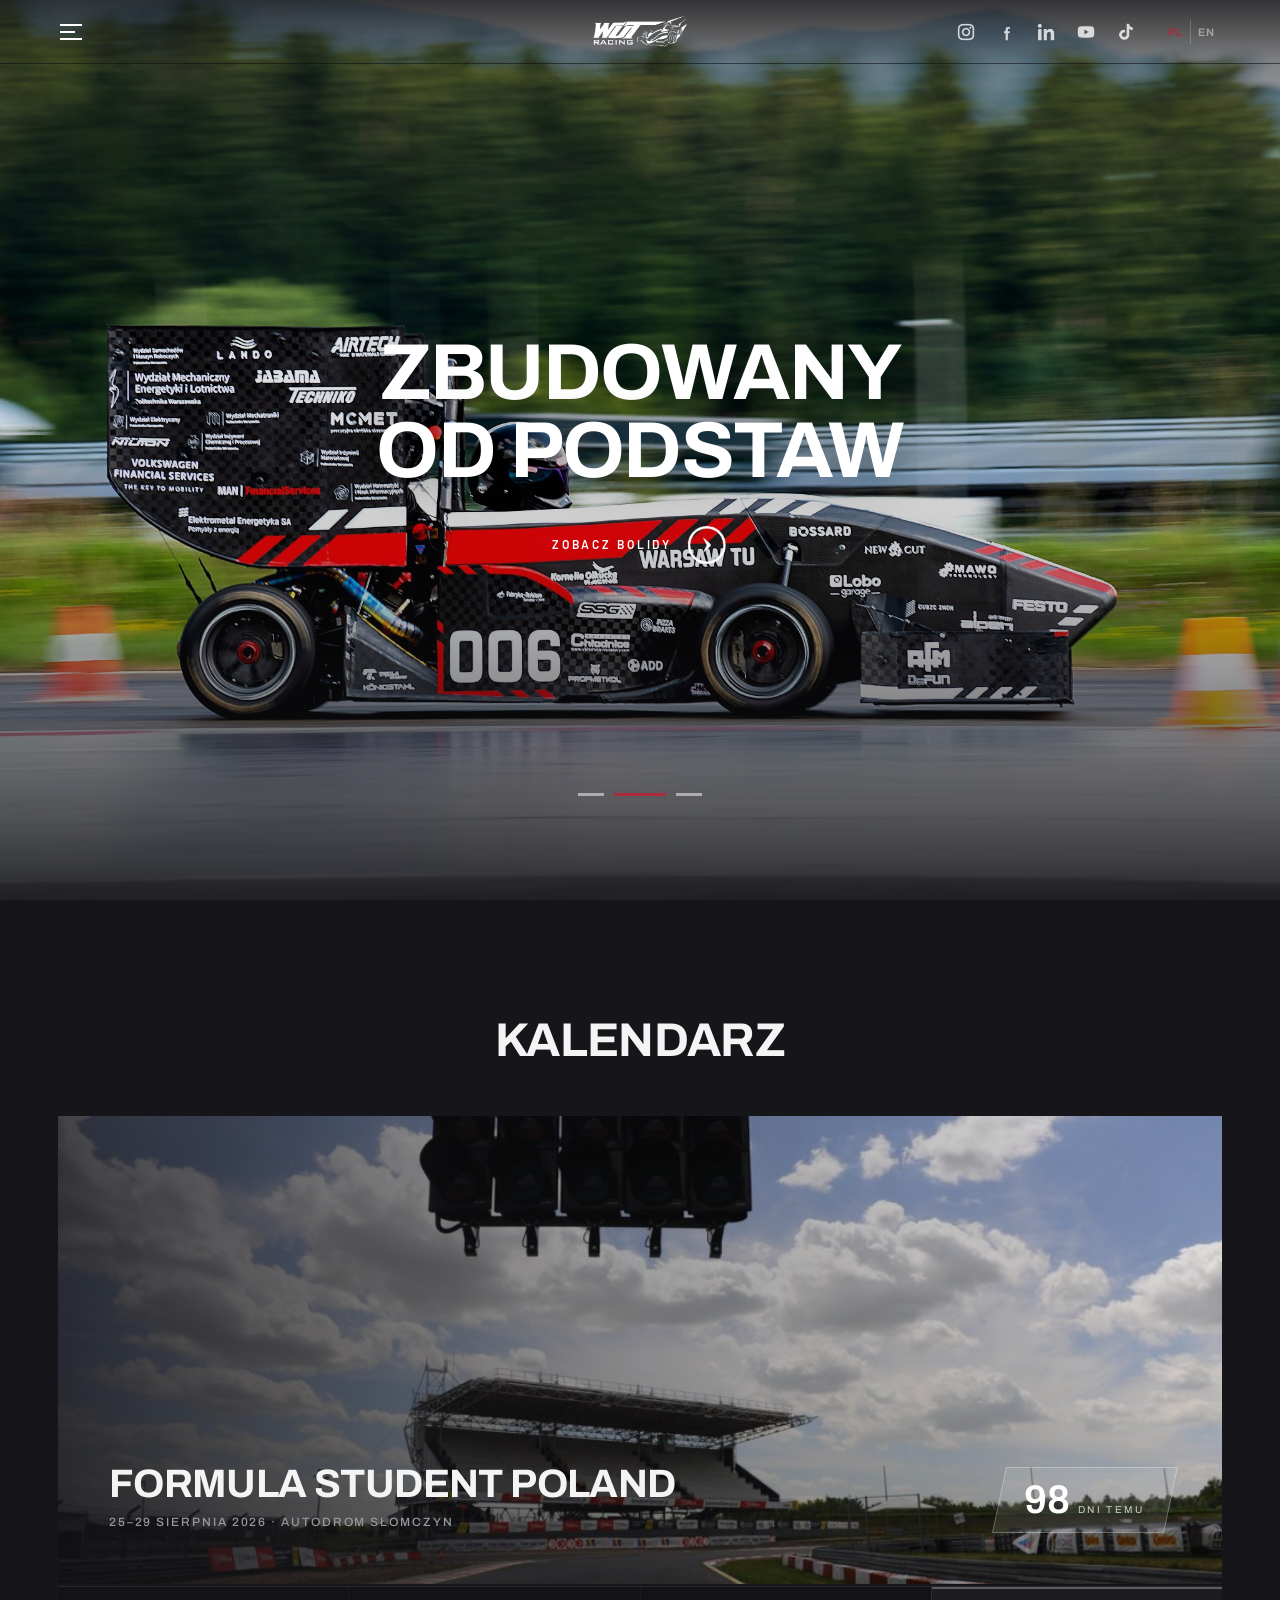
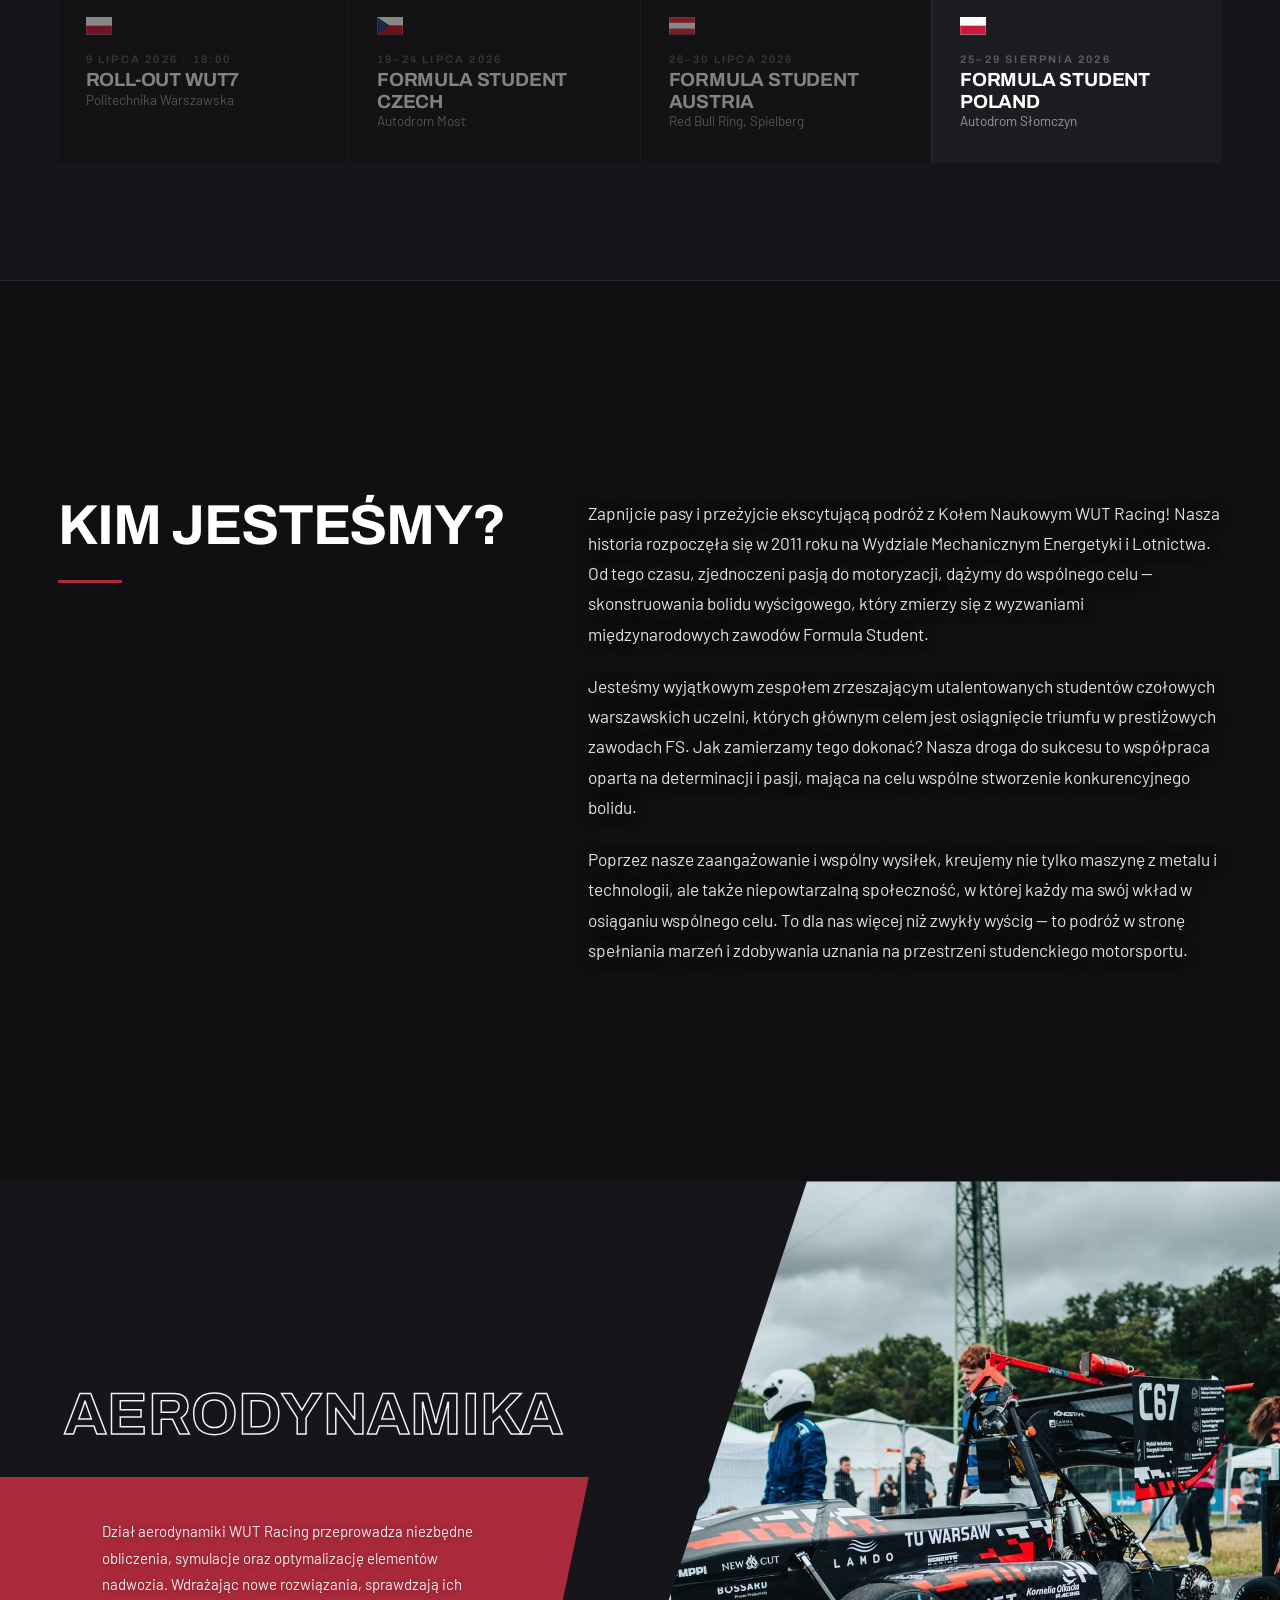
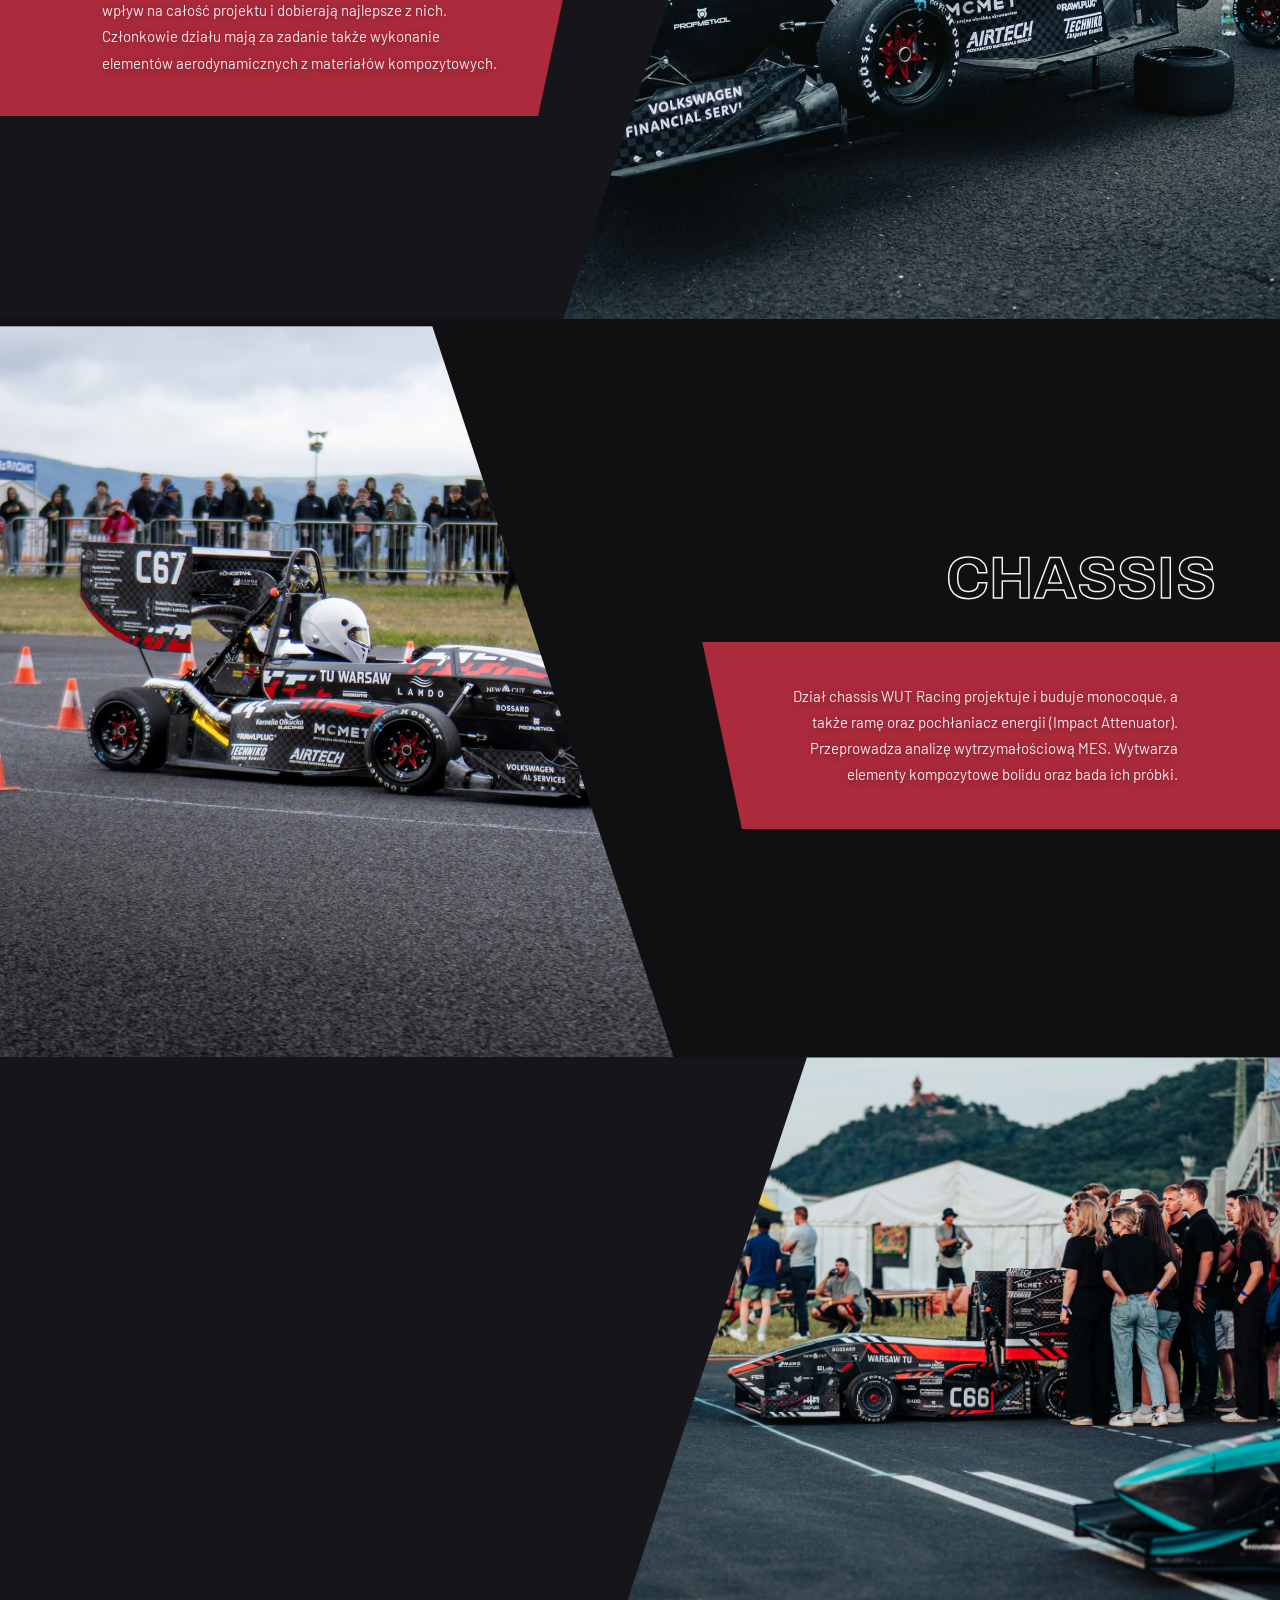
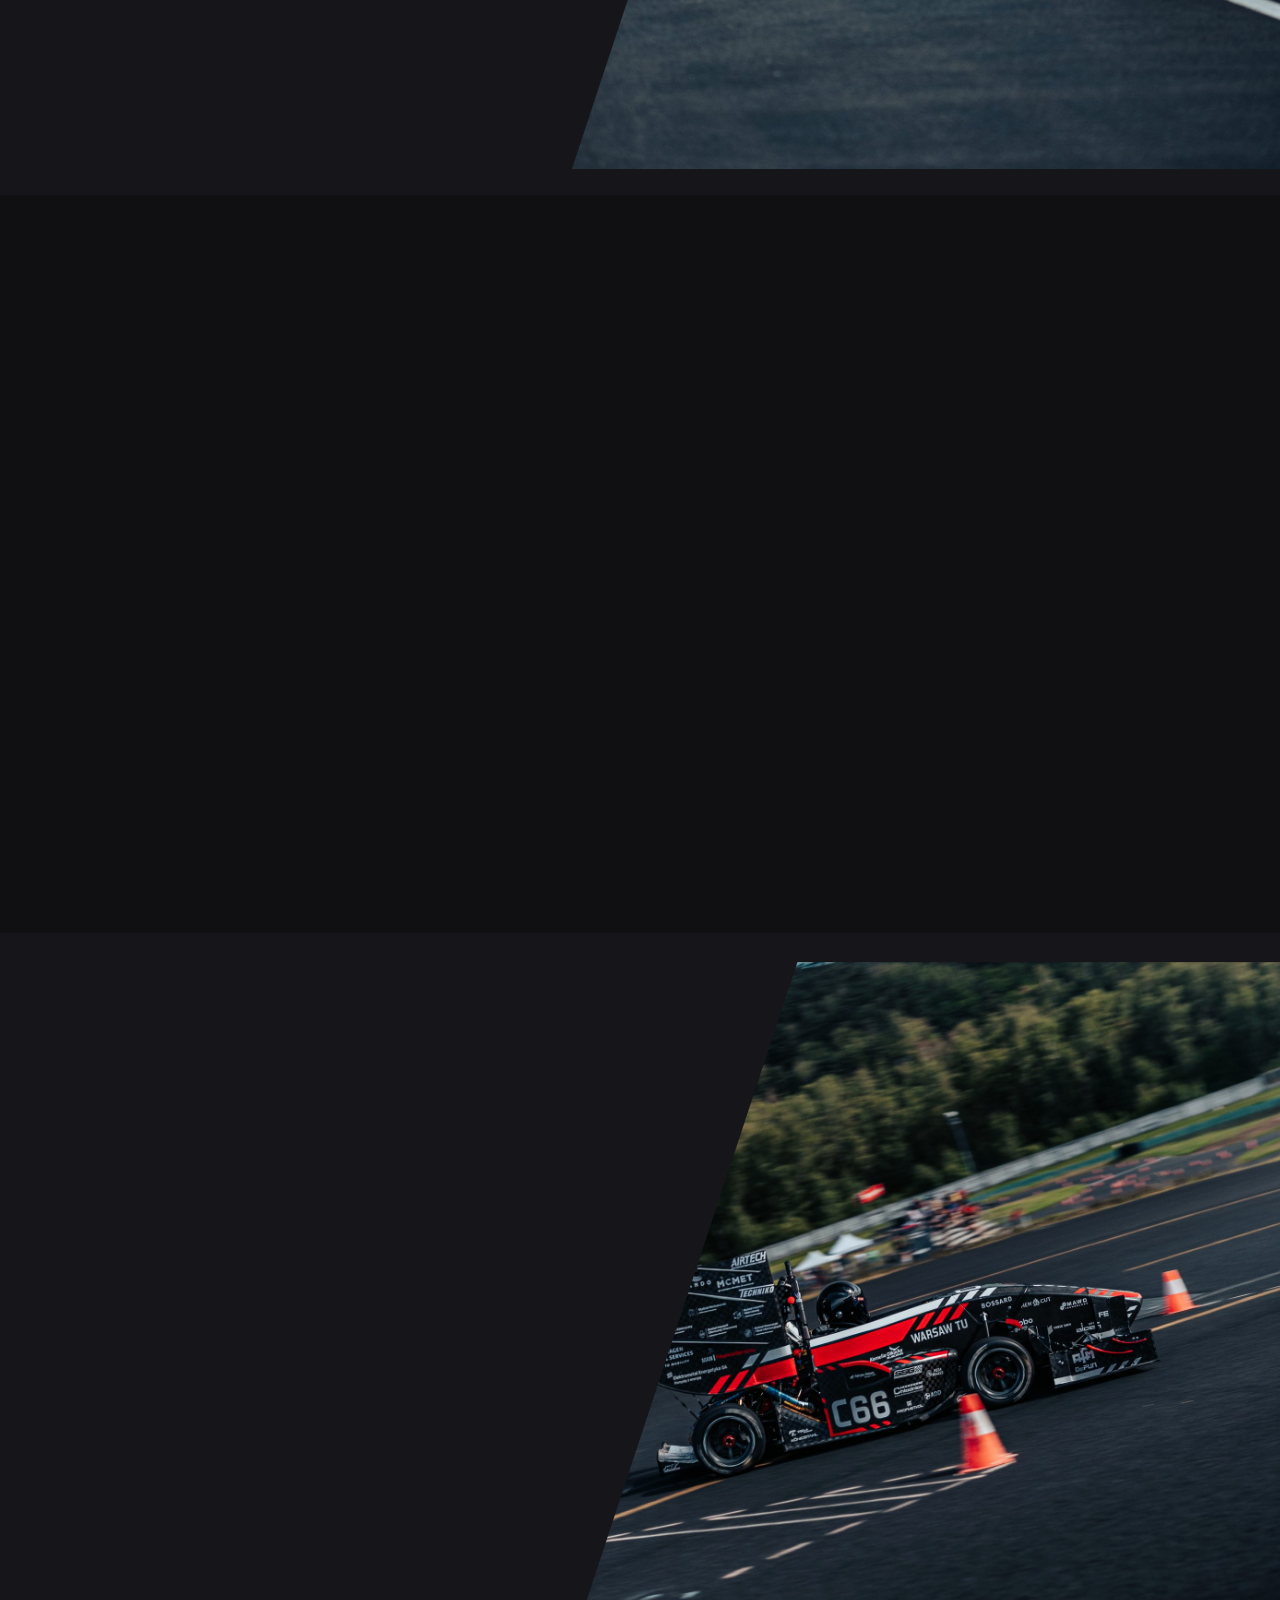
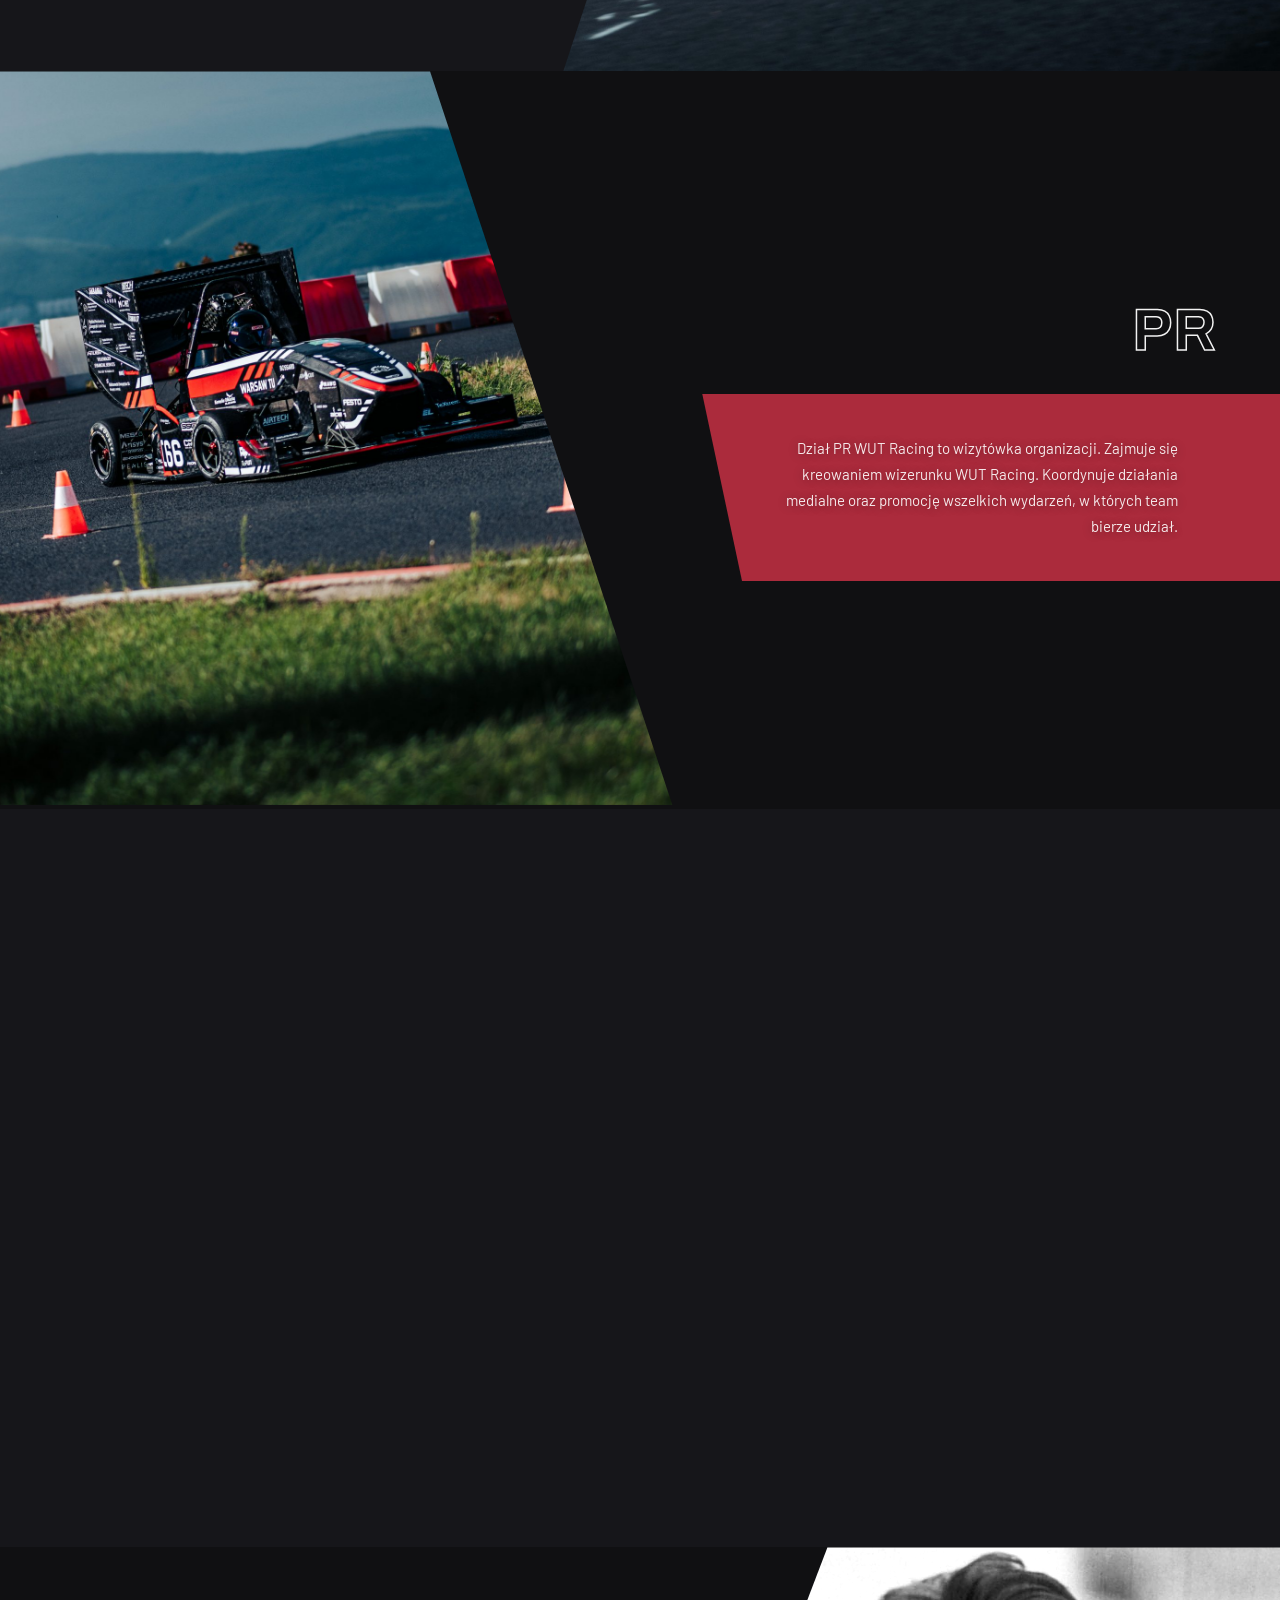
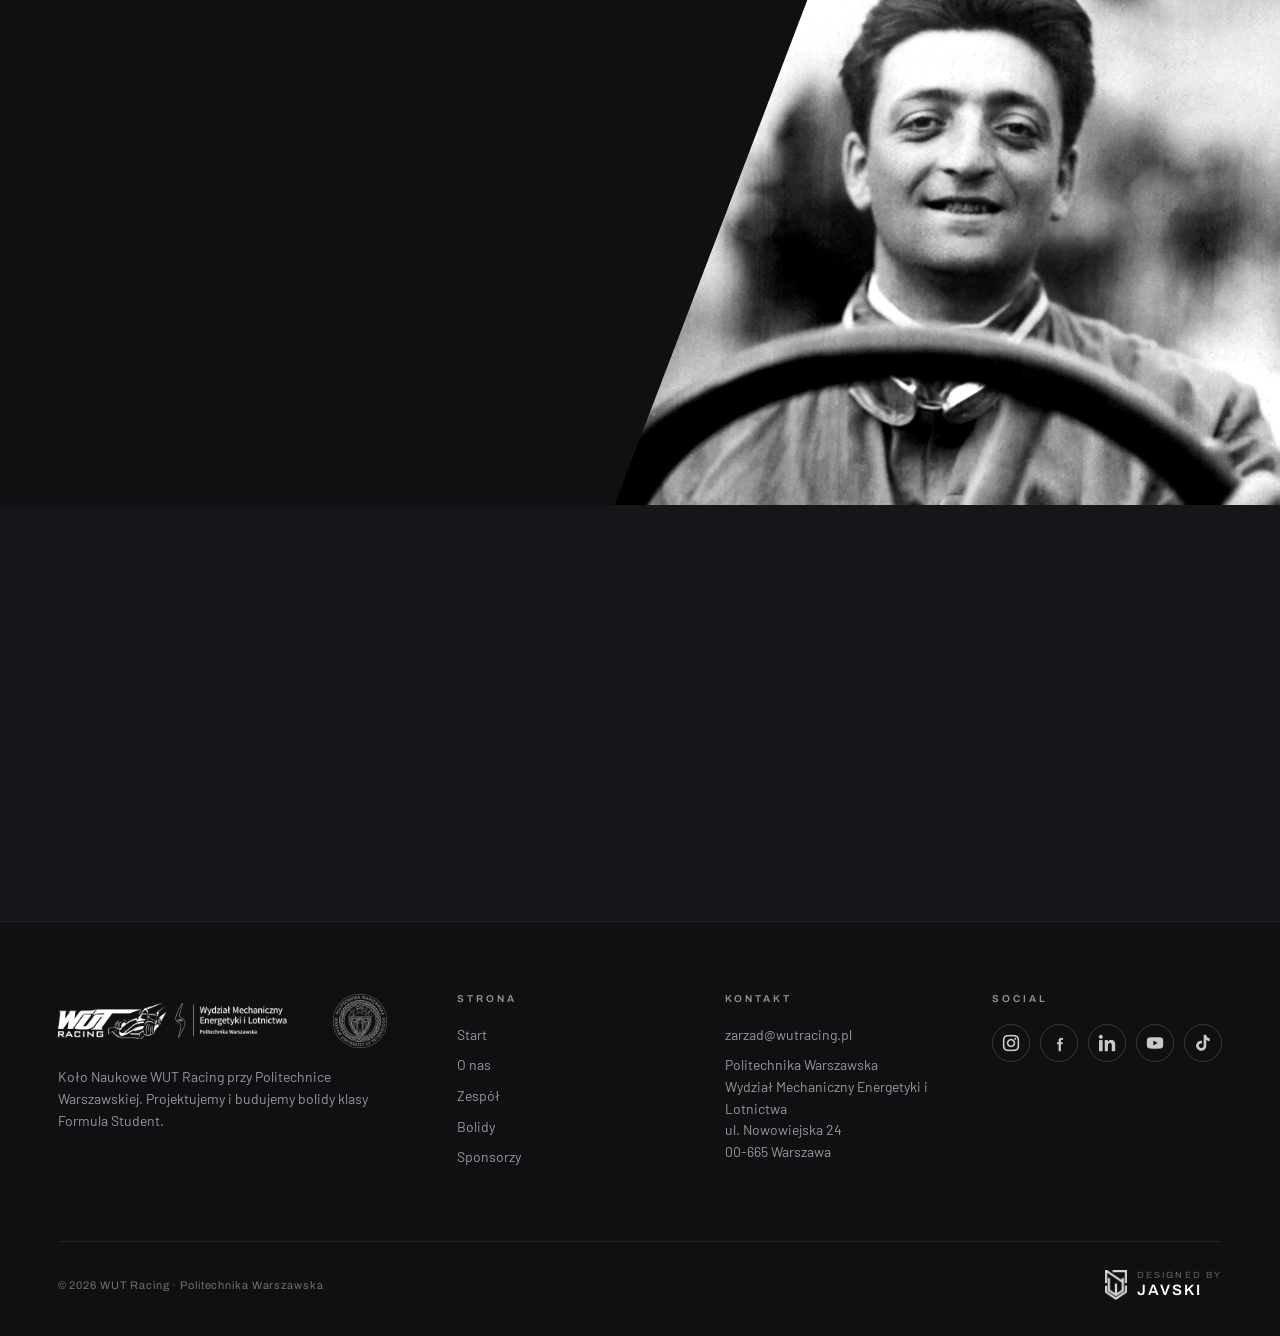
==== commit b64eb72e: "Nazwa dzialu nad czerwonym pasem i wieksza, bez kreski; napis bez zwloki - naglowek wyszedl z czerwo" ====
--- a/index.html
+++ b/index.html
@@ -117,7 +117,7 @@
             <div class="intro-bg" id="intro-bg">
                 <video class="intro-video is-active" data-clip="0" src="assets/media/film-main.mp4" muted loop playsinline preload="auto"></video>
             </div>
-            <div class="intro-strip-inner reveal" data-hold="1500">
+            <div class="intro-strip-inner reveal">
                     <h2 class="dept-strip-title" data-i18n="home.whoTitle">Kim jesteśmy?</h2>
                 <div class="intro-copy">
                 <p data-i18n="home.who1">
@@ -150,9 +150,9 @@
                 <img src="assets/media/dept-aero.jpg" alt="" loading="lazy">
             </div>
             <div class="dept-copy reveal">
-                <div class="dept-copy-in">
-                    <span class="dept-accent" aria-hidden="true"></span>
-                    <h2 class="dept-strip-title" data-i18n="dept.aero">Aerodynamika</h2>
+                <h2 class="dept-strip-title" data-i18n="dept.aero">Aerodynamika</h2>
+                <div class="dept-copy-in">
+                    <span class="dept-accent" aria-hidden="true"></span>
                     <p class="dept-strip-body" data-i18n="home.aeroBody">
                     Dział aerodynamiki WUT Racing przeprowadza niezbędne obliczenia, symulacje
                     oraz optymalizację elementów nadwozia. Wdrażając nowe rozwiązania, sprawdzają
@@ -169,9 +169,9 @@
                 <img src="assets/media/dept-chassis.jpg" alt="" loading="lazy">
             </div>
             <div class="dept-copy reveal">
-                <div class="dept-copy-in">
-                    <span class="dept-accent" aria-hidden="true"></span>
-                    <h2 class="dept-strip-title" data-i18n="dept.chassis">Chassis</h2>
+                <h2 class="dept-strip-title" data-i18n="dept.chassis">Chassis</h2>
+                <div class="dept-copy-in">
+                    <span class="dept-accent" aria-hidden="true"></span>
                     <p class="dept-strip-body" data-i18n="home.chassisBody">
                     Dział chassis WUT Racing projektuje i buduje monocoque, a także ramę oraz
                     pochłaniacz energii (Impact Attenuator). Przeprowadza analizę wytrzymałościową
@@ -186,9 +186,9 @@
                 <img src="assets/media/foto2.jpg" alt="" loading="lazy">
             </div>
             <div class="dept-copy reveal">
-                <div class="dept-copy-in">
-                    <span class="dept-accent" aria-hidden="true"></span>
-                    <h2 class="dept-strip-title" data-i18n="dept.suspension">Zawieszenie</h2>
+                <h2 class="dept-strip-title" data-i18n="dept.suspension">Zawieszenie</h2>
+                <div class="dept-copy-in">
+                    <span class="dept-accent" aria-hidden="true"></span>
                     <p class="dept-strip-body" data-i18n="home.suspensionBody">
                     Dział zawieszenia WUT Racing przeprowadza obliczenia, symulacje oraz testy.
                     Projektuje części w środowisku CAD, przygotowuje dokumentację techniczną oraz
@@ -204,9 +204,9 @@
                 <img src="assets/media/dept-electronics.jpg" alt="" loading="lazy">
             </div>
             <div class="dept-copy reveal">
-                <div class="dept-copy-in">
-                    <span class="dept-accent" aria-hidden="true"></span>
-                    <h2 class="dept-strip-title" data-i18n="dept.electronics">Elektronika</h2>
+                <h2 class="dept-strip-title" data-i18n="dept.electronics">Elektronika</h2>
+                <div class="dept-copy-in">
+                    <span class="dept-accent" aria-hidden="true"></span>
                     <p class="dept-strip-body" data-i18n="home.electronicsBody">
                     Dział elektroniki WUT Racing zajmuje się projektowaniem systemów elektrycznych
                     i elektronicznych, których zadaniem jest zespolenie ze sobą elementów
@@ -225,9 +225,9 @@
                 <img src="assets/media/foto3.jpg" alt="" loading="lazy">
             </div>
             <div class="dept-copy reveal">
-                <div class="dept-copy-in">
-                    <span class="dept-accent" aria-hidden="true"></span>
-                    <h2 class="dept-strip-title" data-i18n="dept.engine">Silnik</h2>
+                <h2 class="dept-strip-title" data-i18n="dept.engine">Silnik</h2>
+                <div class="dept-copy-in">
+                    <span class="dept-accent" aria-hidden="true"></span>
                     <p class="dept-strip-body" data-i18n="home.engineBody">
                     Dział silnika WUT Racing projektuje i modyfikuje poszczególne układy oraz
                     ich elementy. Zajmuje się mapowaniem silnika dla różnych konkurencji, a także
@@ -243,9 +243,9 @@
                 <img src="assets/media/foto4.jpg" alt="" loading="lazy">
             </div>
             <div class="dept-copy reveal">
-                <div class="dept-copy-in">
-                    <span class="dept-accent" aria-hidden="true"></span>
-                    <h2 class="dept-strip-title" data-i18n="dept.pr">PR</h2>
+                <h2 class="dept-strip-title" data-i18n="dept.pr">PR</h2>
+                <div class="dept-copy-in">
+                    <span class="dept-accent" aria-hidden="true"></span>
                     <p class="dept-strip-body" data-i18n="home.prBody">
                     Dział PR WUT Racing to wizytówka organizacji. Zajmuje się kreowaniem
                     wizerunku WUT Racing. Koordynuje działania medialne oraz promocję wszelkich
@@ -260,9 +260,9 @@
                 <img src="assets/media/foto0.jpg" alt="" loading="lazy">
             </div>
             <div class="dept-copy reveal">
-                <div class="dept-copy-in">
-                    <span class="dept-accent" aria-hidden="true"></span>
-                    <h2 class="dept-strip-title" data-i18n="dept.logistics">Logistyka</h2>
+                <h2 class="dept-strip-title" data-i18n="dept.logistics">Logistyka</h2>
+                <div class="dept-copy-in">
+                    <span class="dept-accent" aria-hidden="true"></span>
                     <p class="dept-strip-body" data-i18n="home.logisticsBody">
                     Dział logistyki WUT Racing zajmuje się organizacją aspektów logistycznych
                     związanych z targami branżowymi oraz eventami, a także wyjazdów zagranicznych
--- a/css/home.css
+++ b/css/home.css
@@ -480,10 +480,10 @@
 
 /* nazwa dzialu konturem - tylko w paskach dzialow, naglowek "Kim jestesmy" zostaje pelny */
 .dept-strip .dept-strip-title {
-    font-size: clamp(24px, 2.9vw, 56px);
-    line-height: 1.06;
+    font-size: clamp(30px, 4.6vw, 86px);
+    line-height: 1.02;
     letter-spacing: 0.005em;
-    margin: 0 0 20px;
+    margin: 0 0 clamp(20px, 2.6vw, 42px);
     /* nigdy nie lamiemy nazwy dzialu w srodku wyrazu */
     overflow-wrap: normal;
     hyphens: none;
@@ -492,16 +492,6 @@
     text-stroke: 1.5px rgba(255, 255, 255, 0.95);
     paint-order: stroke fill;
 }
-.dept-strip-title::after {
-    content: "";
-    display: block;
-    width: 62px;
-    height: 3px;
-    background: var(--white);
-    margin-top: 20px;
-}
-.dept-strip.is-right .dept-strip-title::after { margin-left: auto; }
-
 .dept-strip-body {
     font-size: clamp(15px, 1.1vw, 17px);
     color: rgba(255, 255, 255, 0.9);
@@ -546,7 +536,6 @@
     }
     .dept-copy > * { max-width: 100%; }
     .dept-strip.is-right .dept-copy > * { margin-left: 0; }
-    .dept-strip.is-right .dept-strip-title::after { margin-left: 0; }
 }
 
 /* cta czeka pod cytatem i wyjezdza spod niego przy przewijaniu.
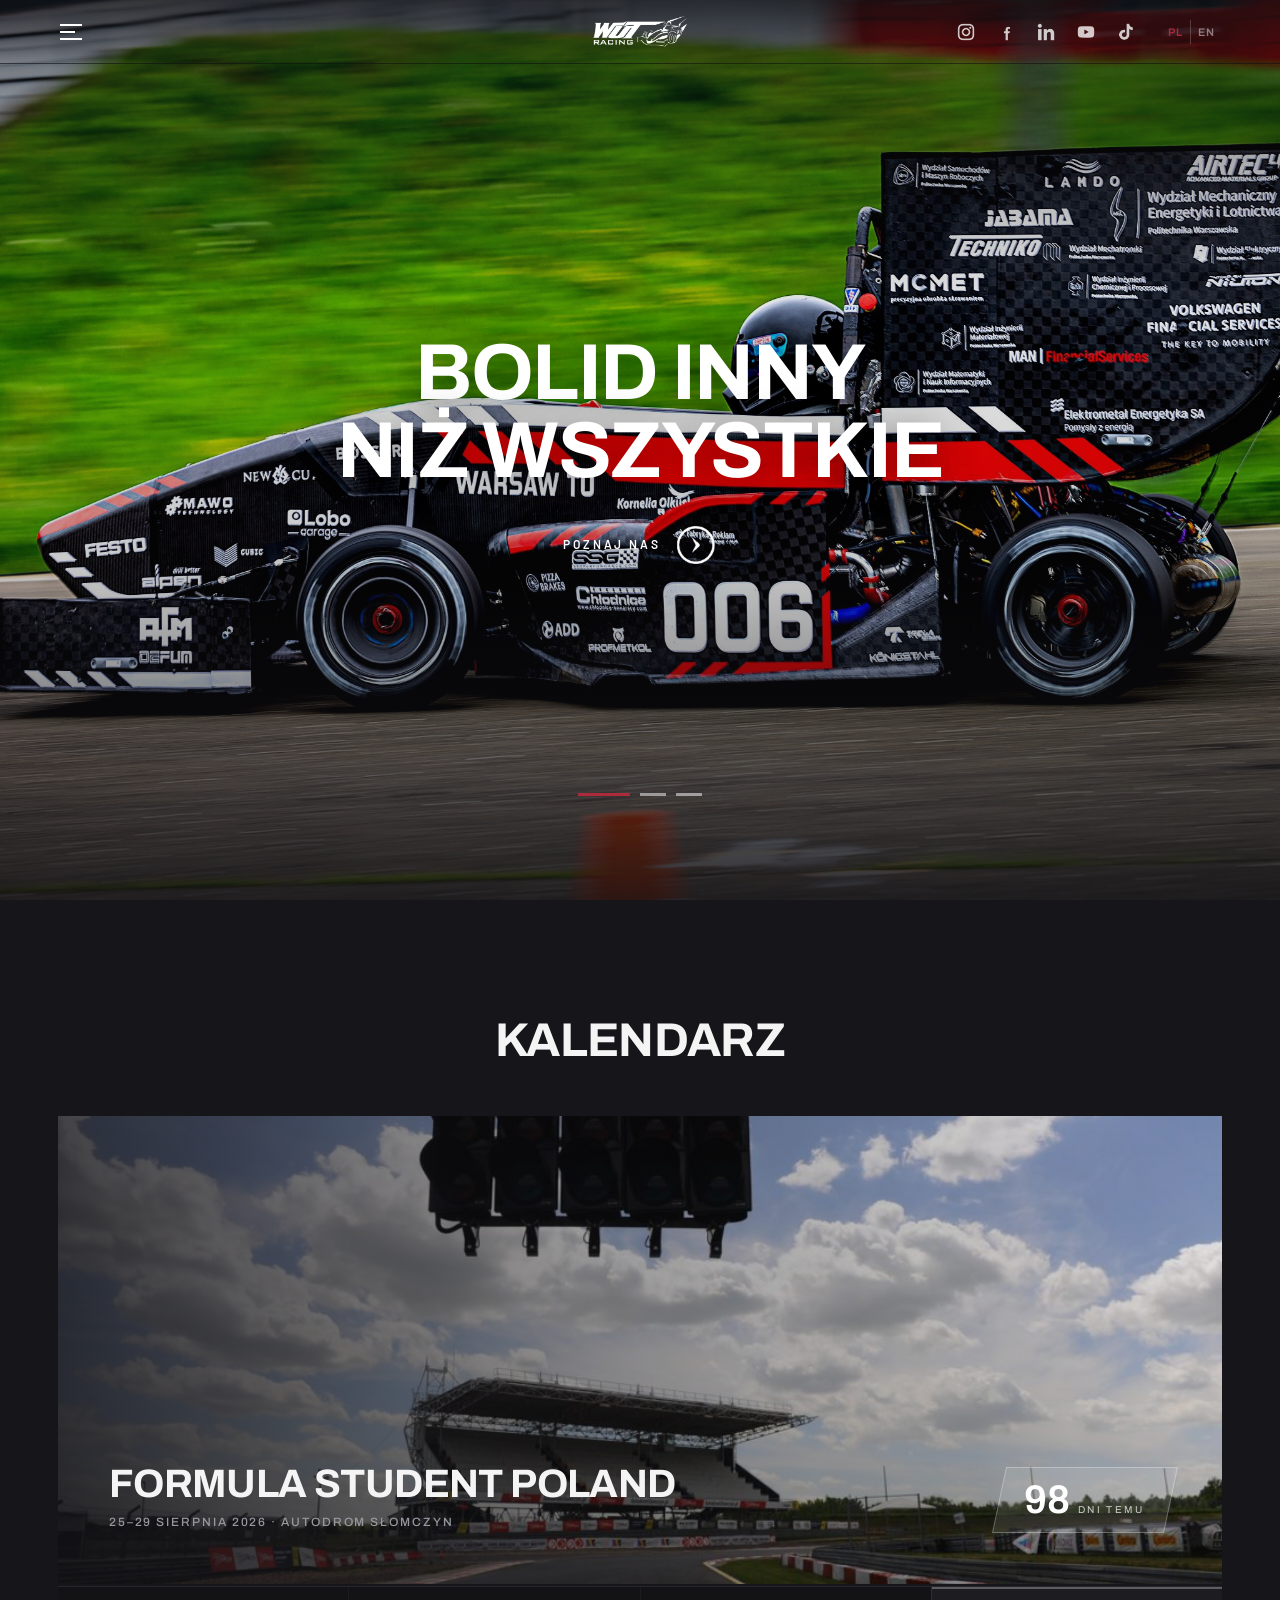
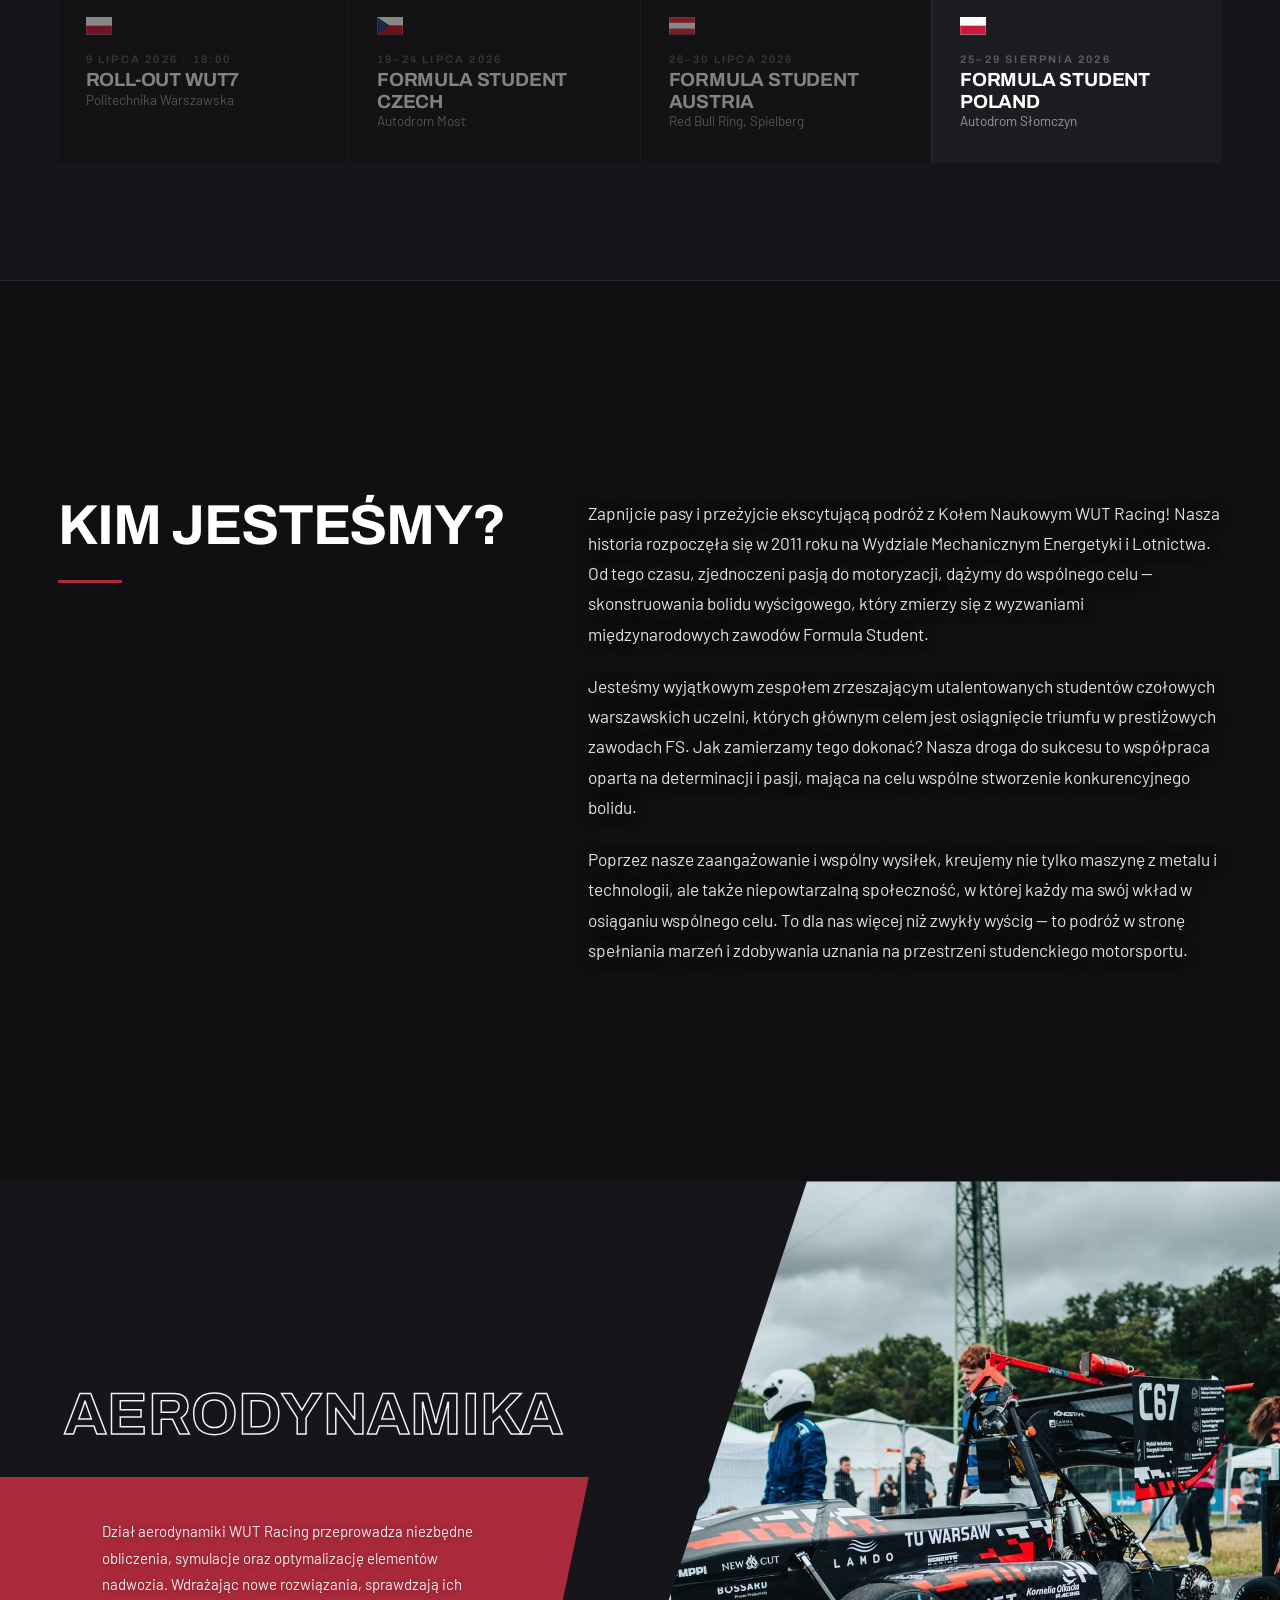
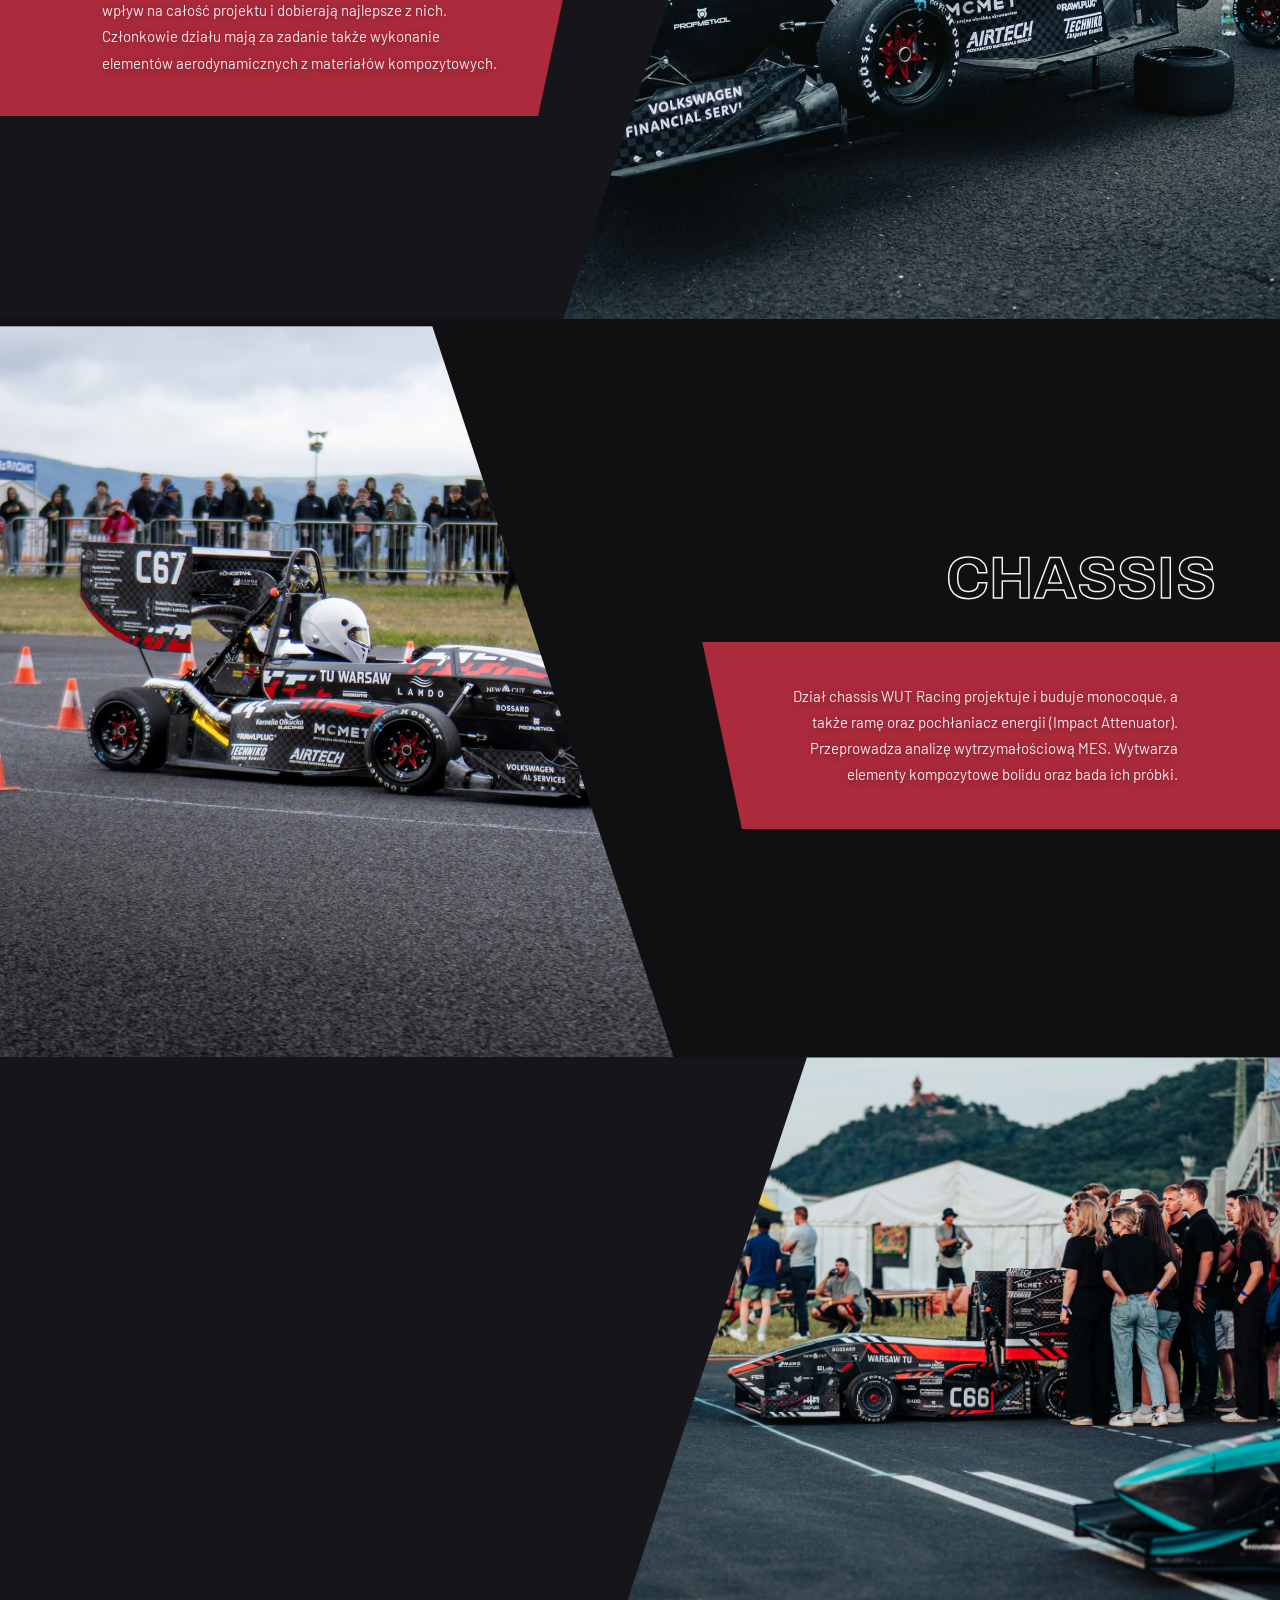
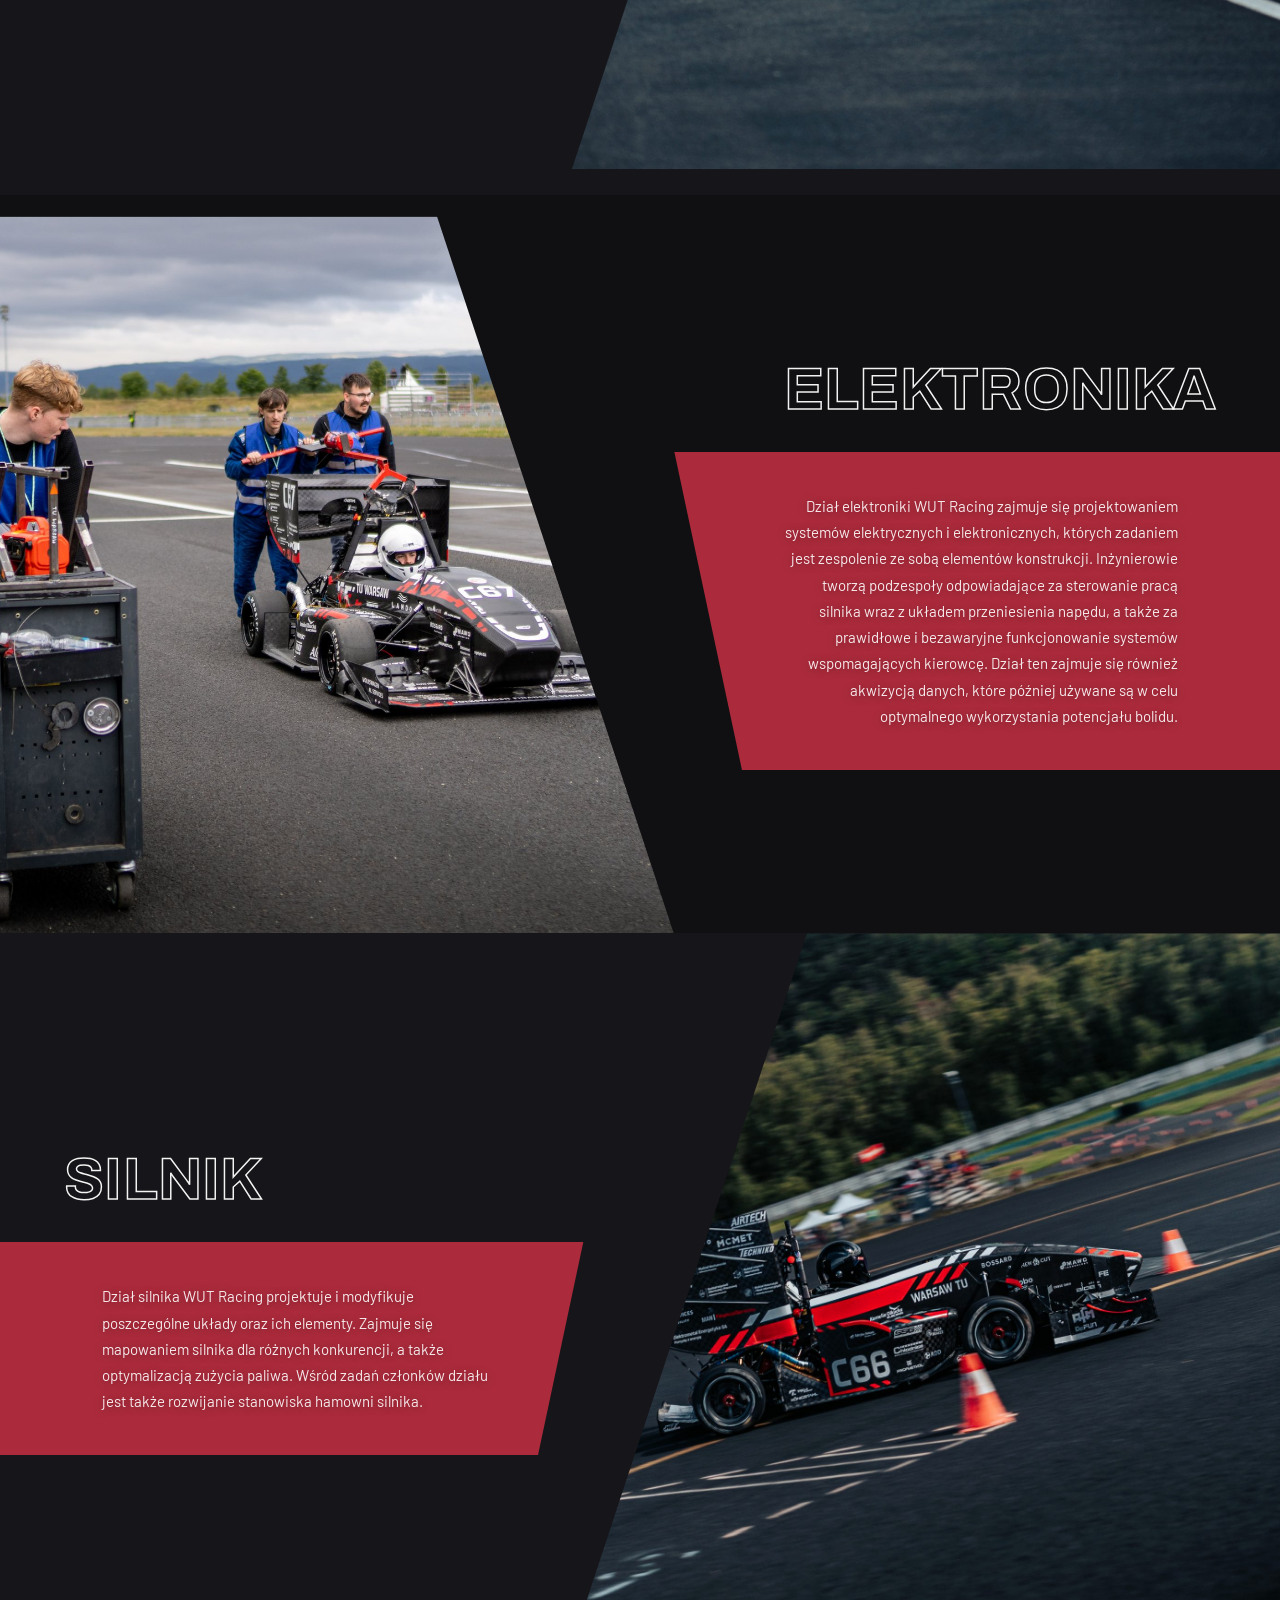
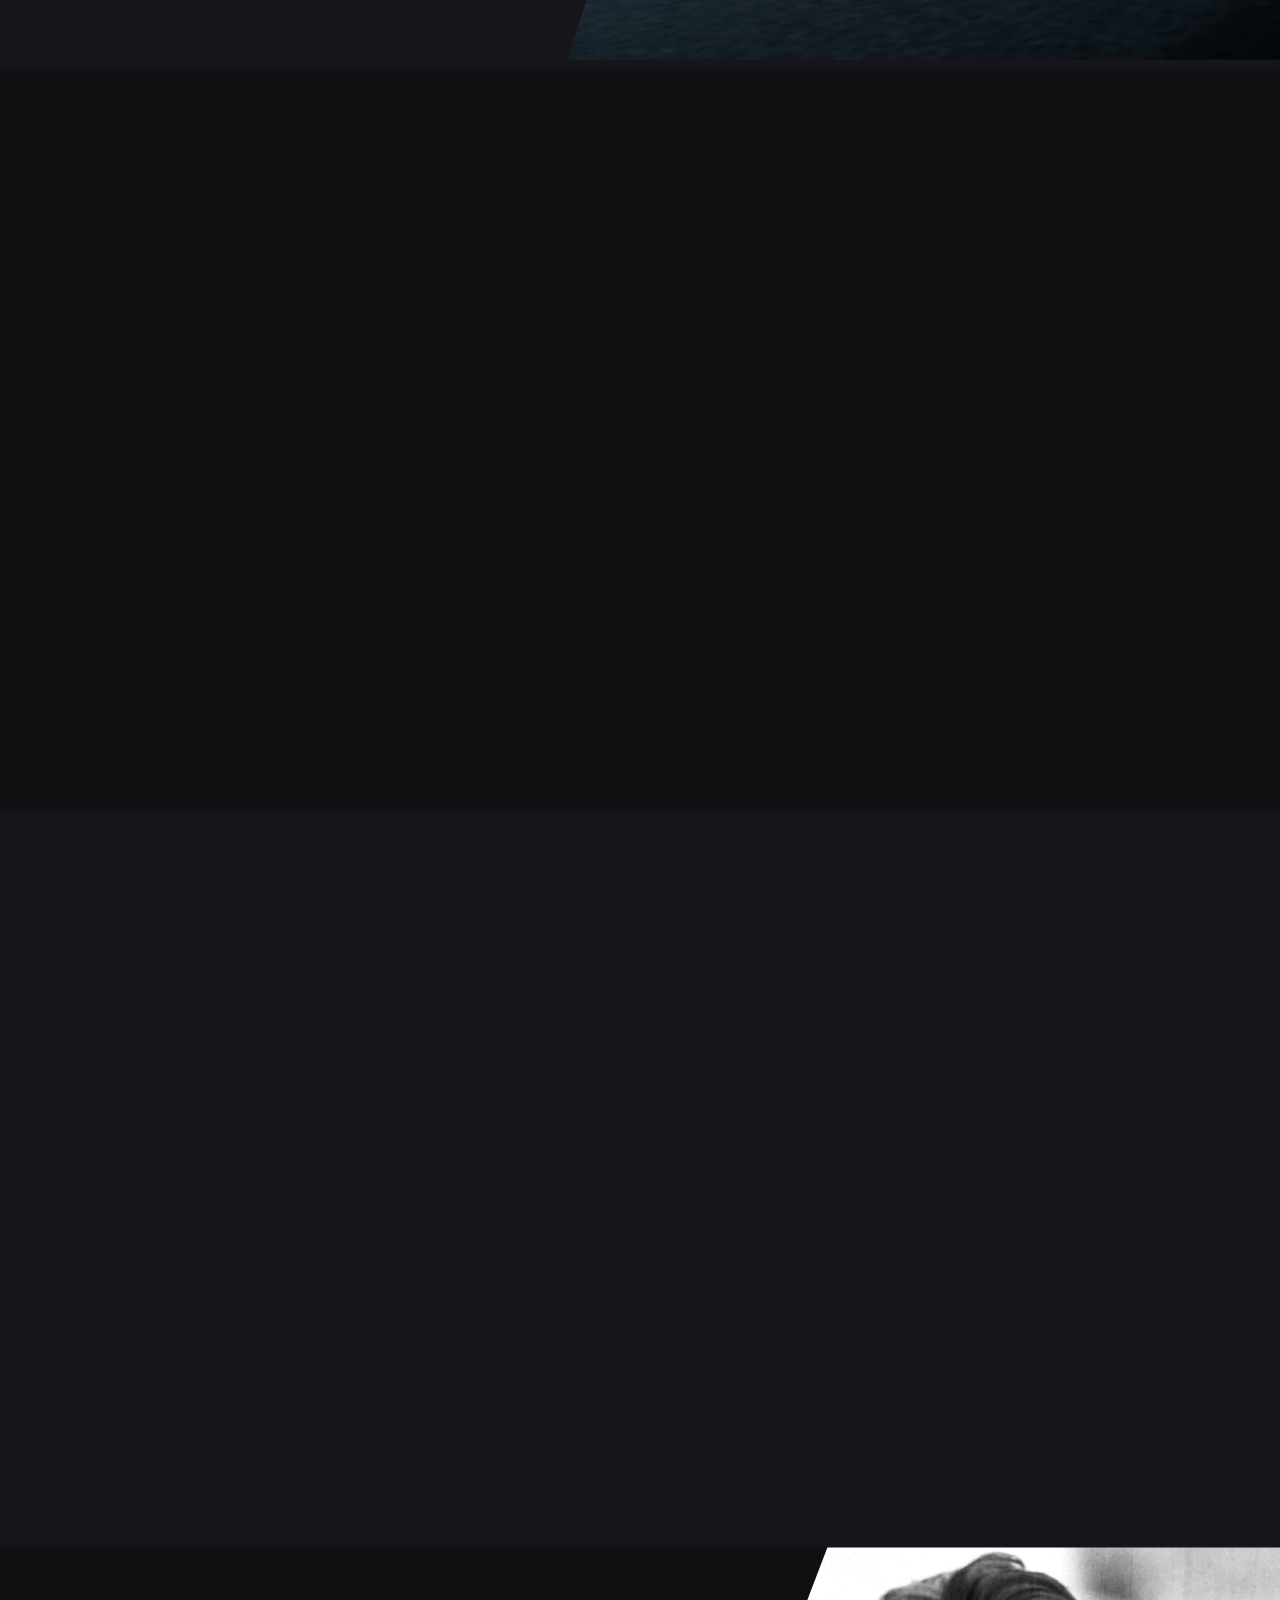
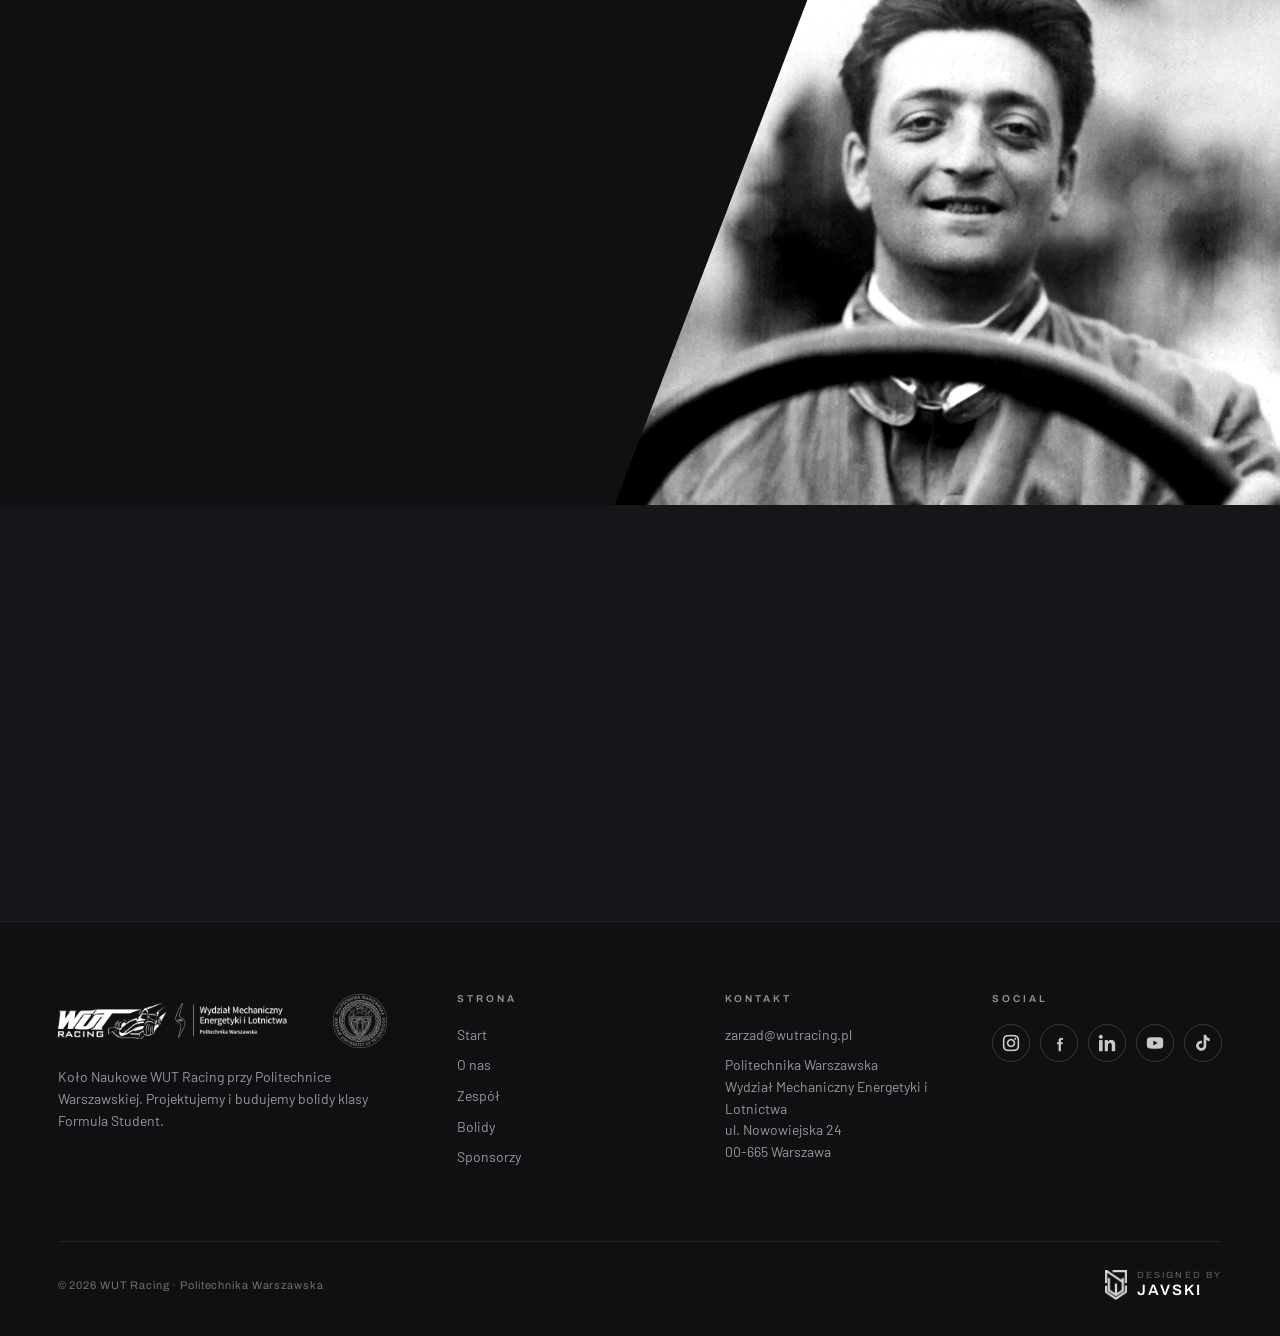
==== commit 26e71d2c: "Tresc strony przeniesiona z kodu do plikow danych Fundament pod panel administratora: panel nie moze" ====
--- a/index.html
+++ b/index.html
@@ -303,6 +303,7 @@
     </div>
 
     <script src="js/i18n.js"></script>
+    <script src="js/dane.js"></script>
     <script src="js/common.js"></script>
     <script src="js/animations.js"></script>
 </body>
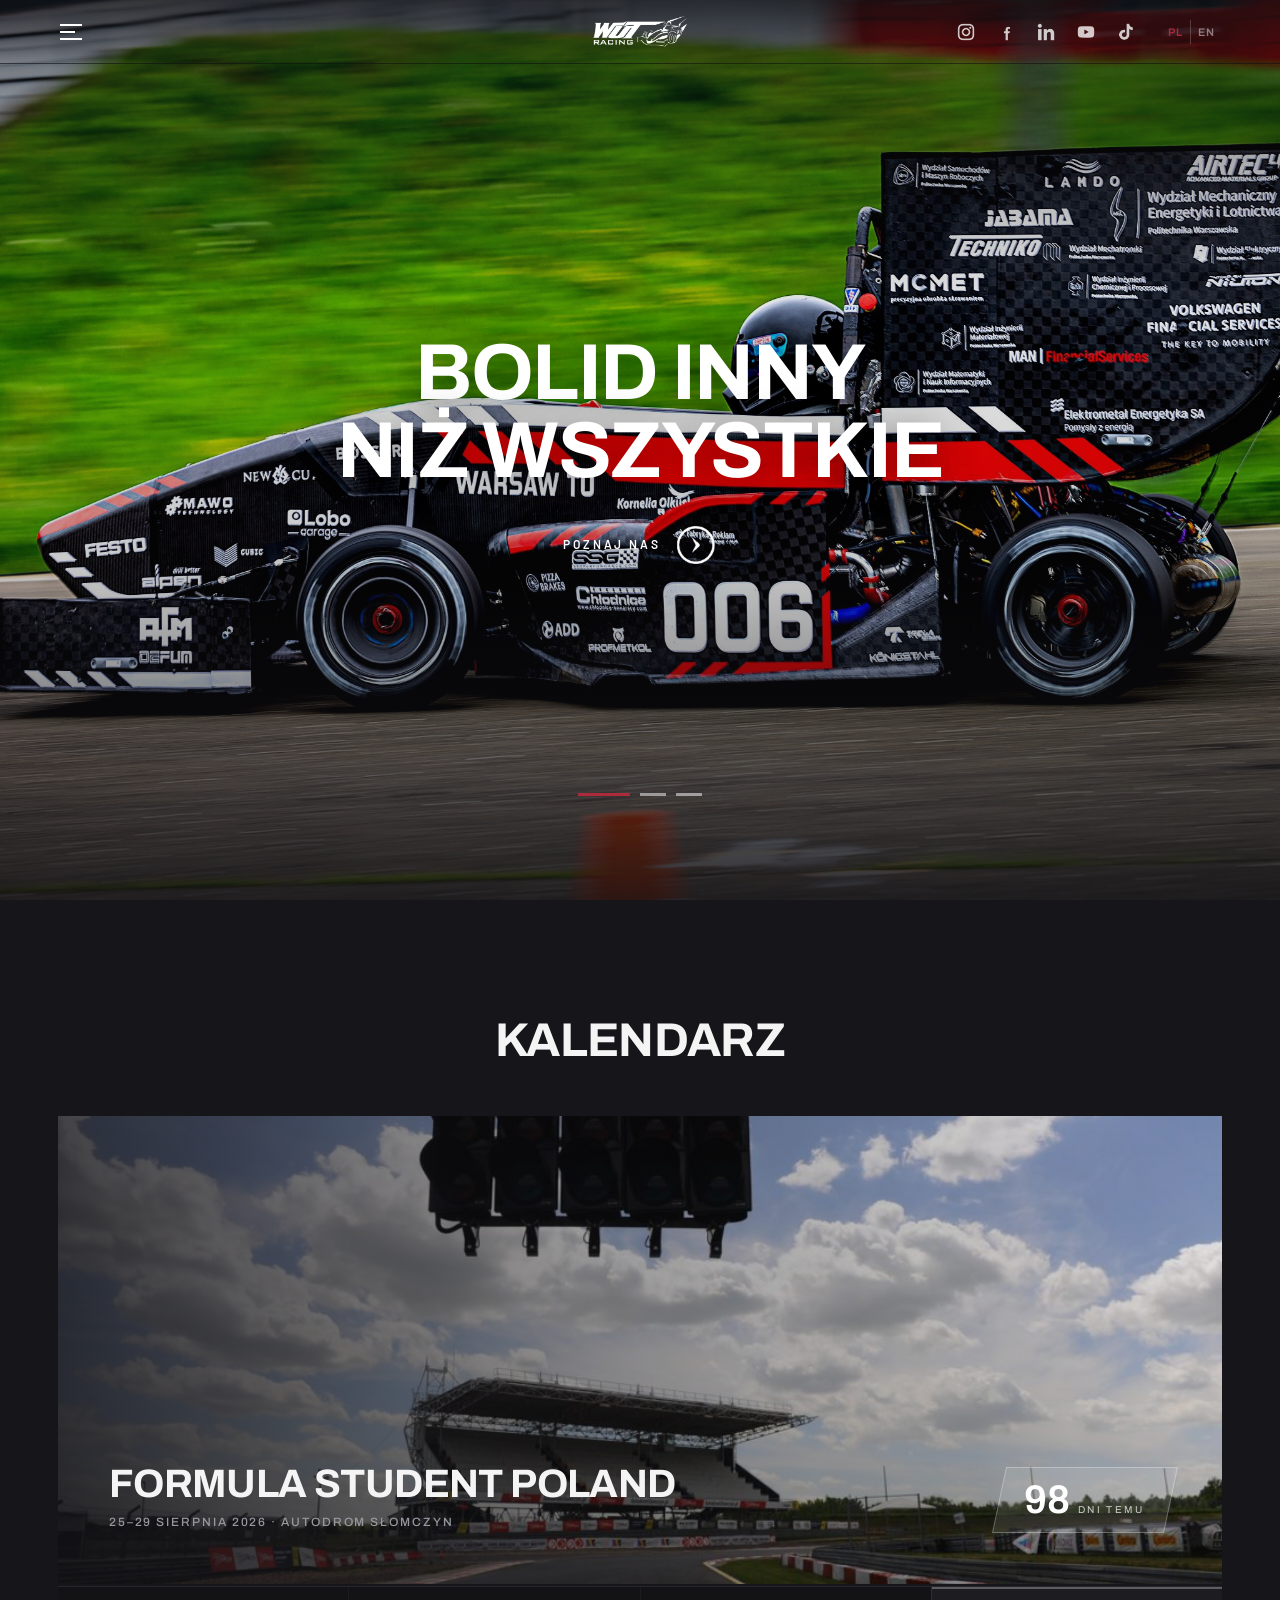
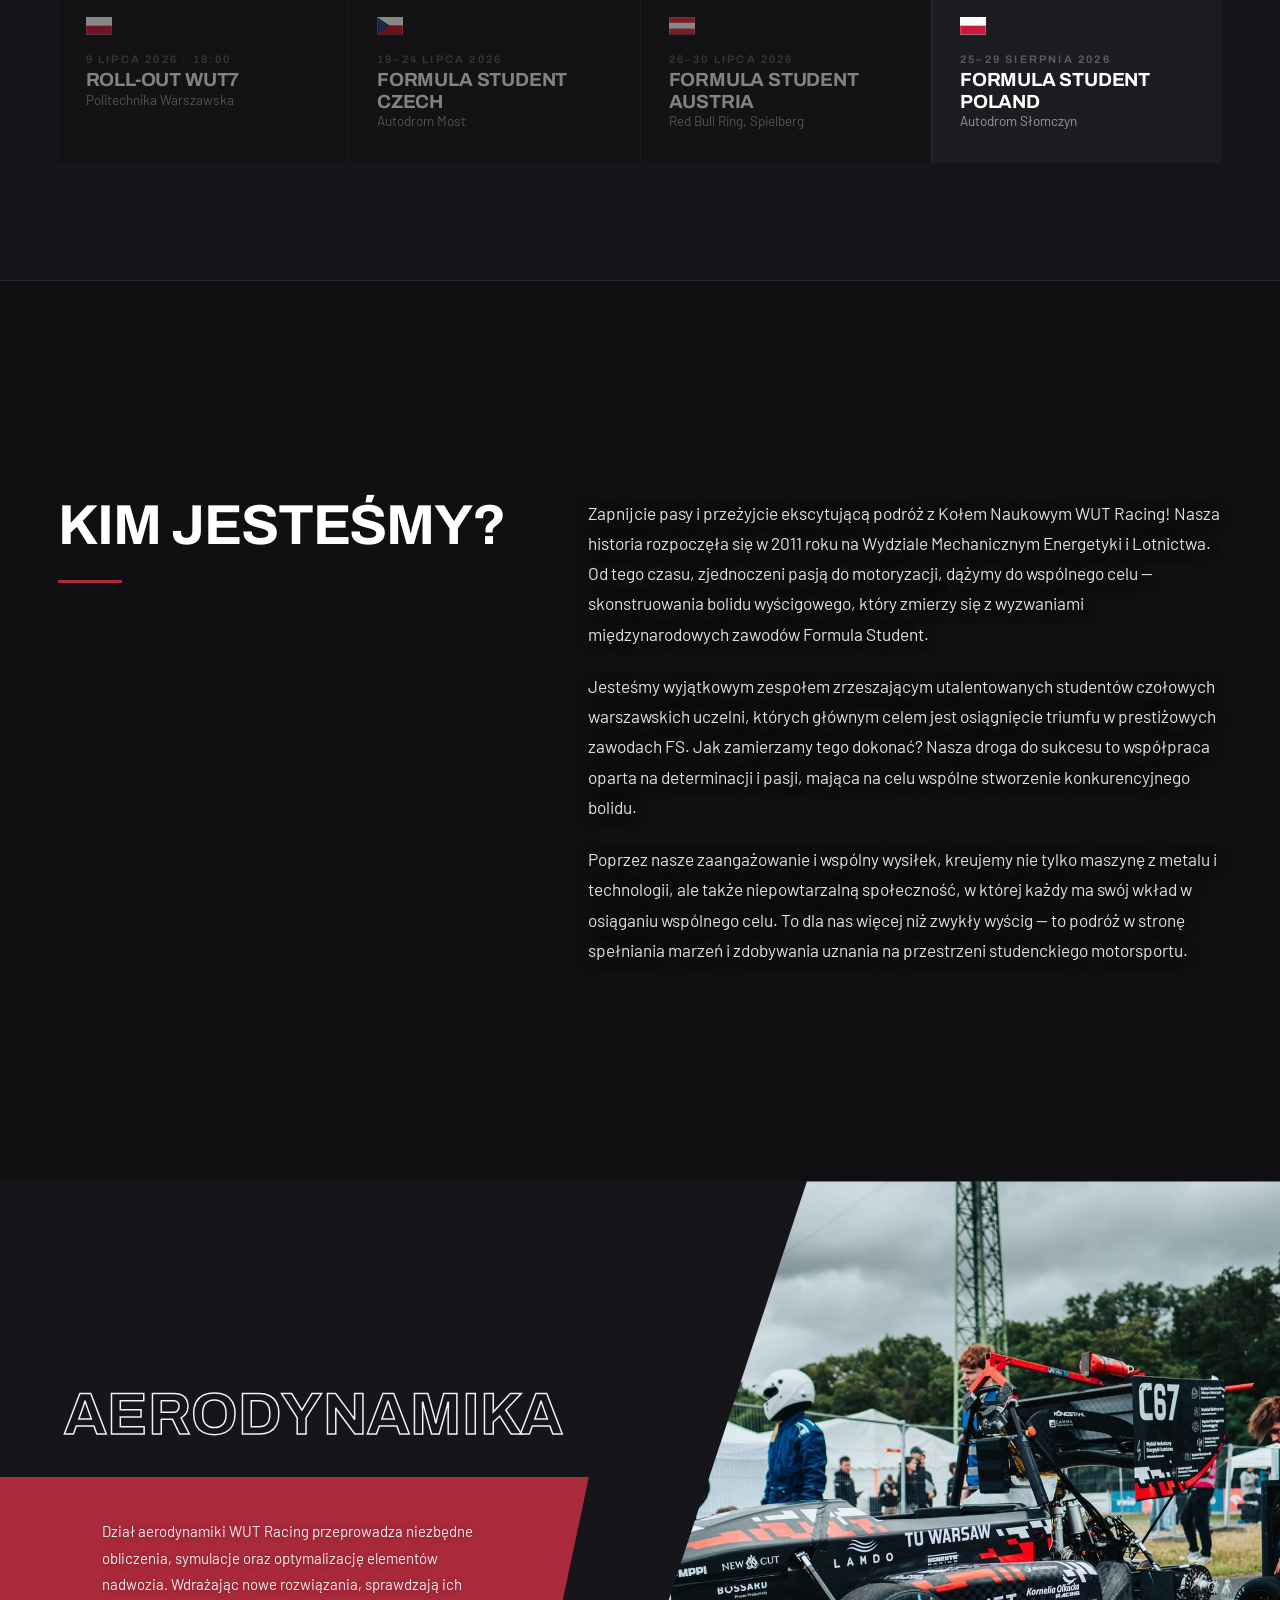
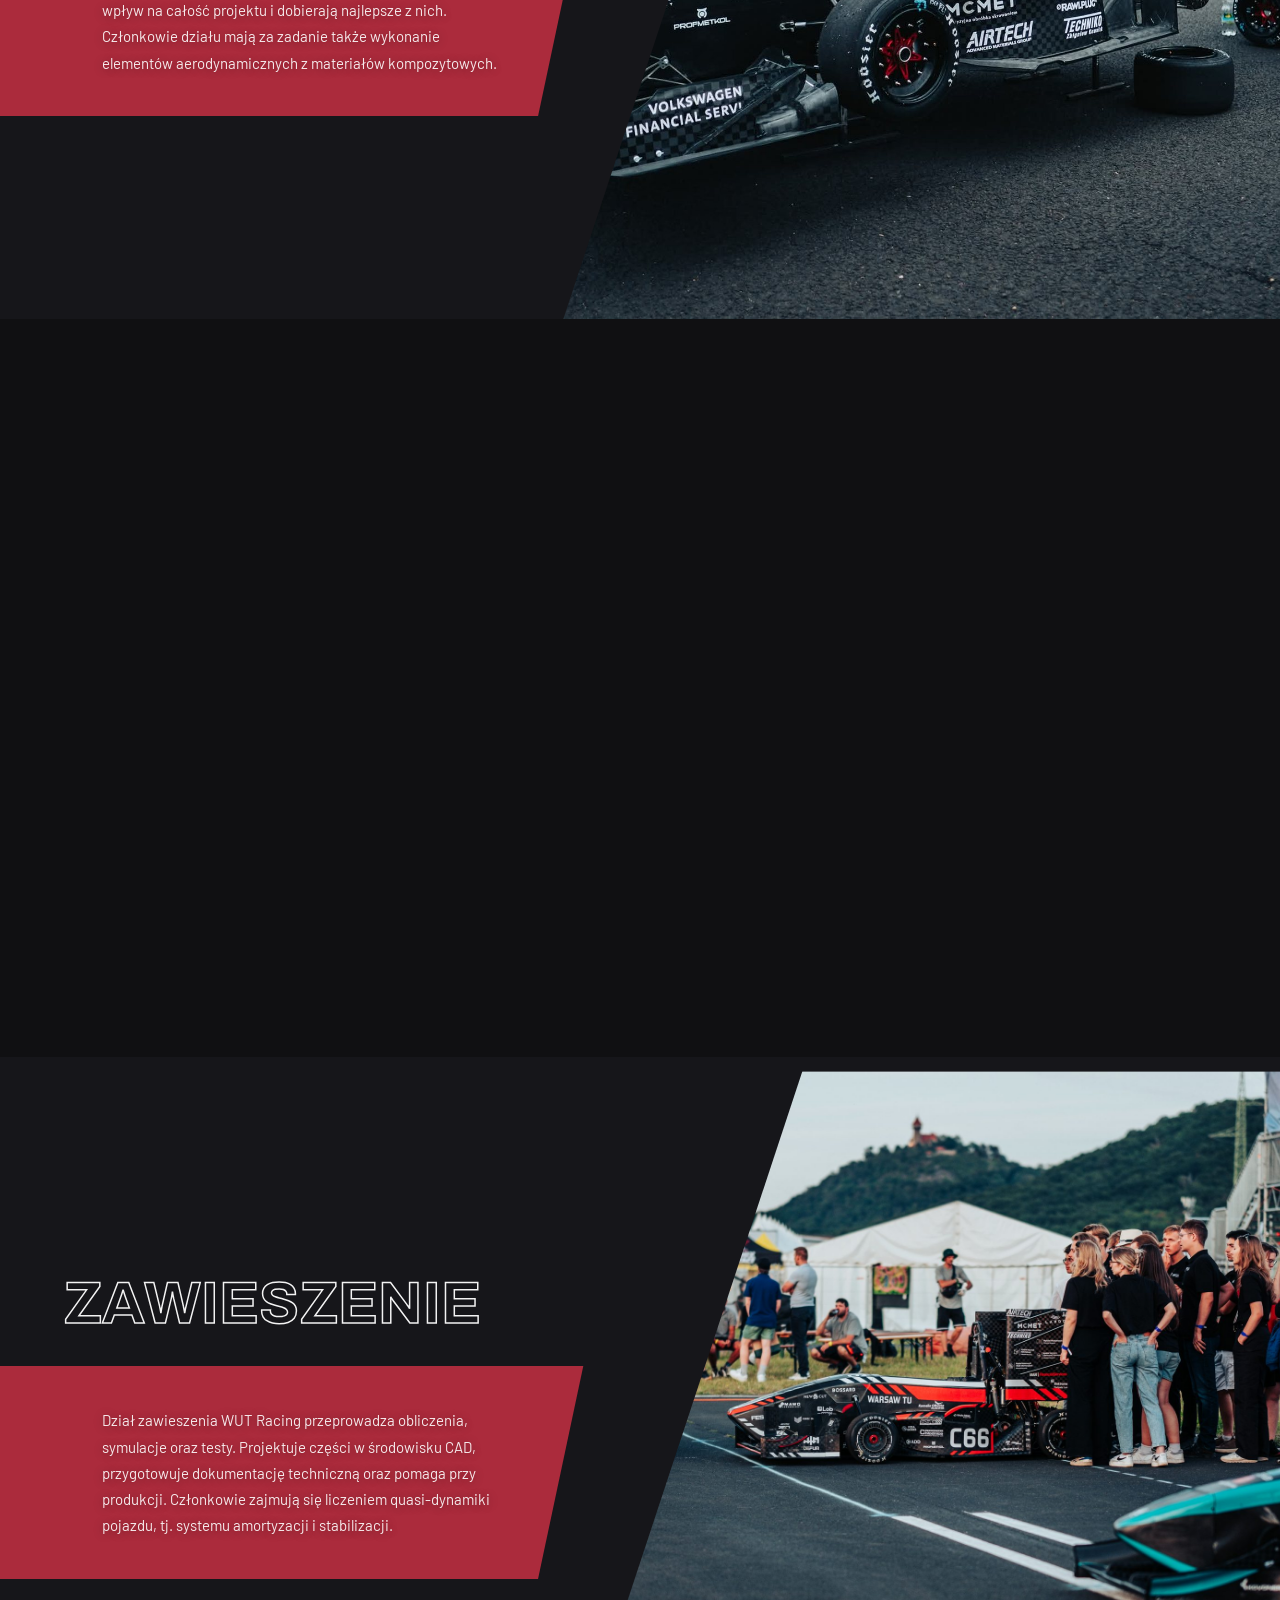
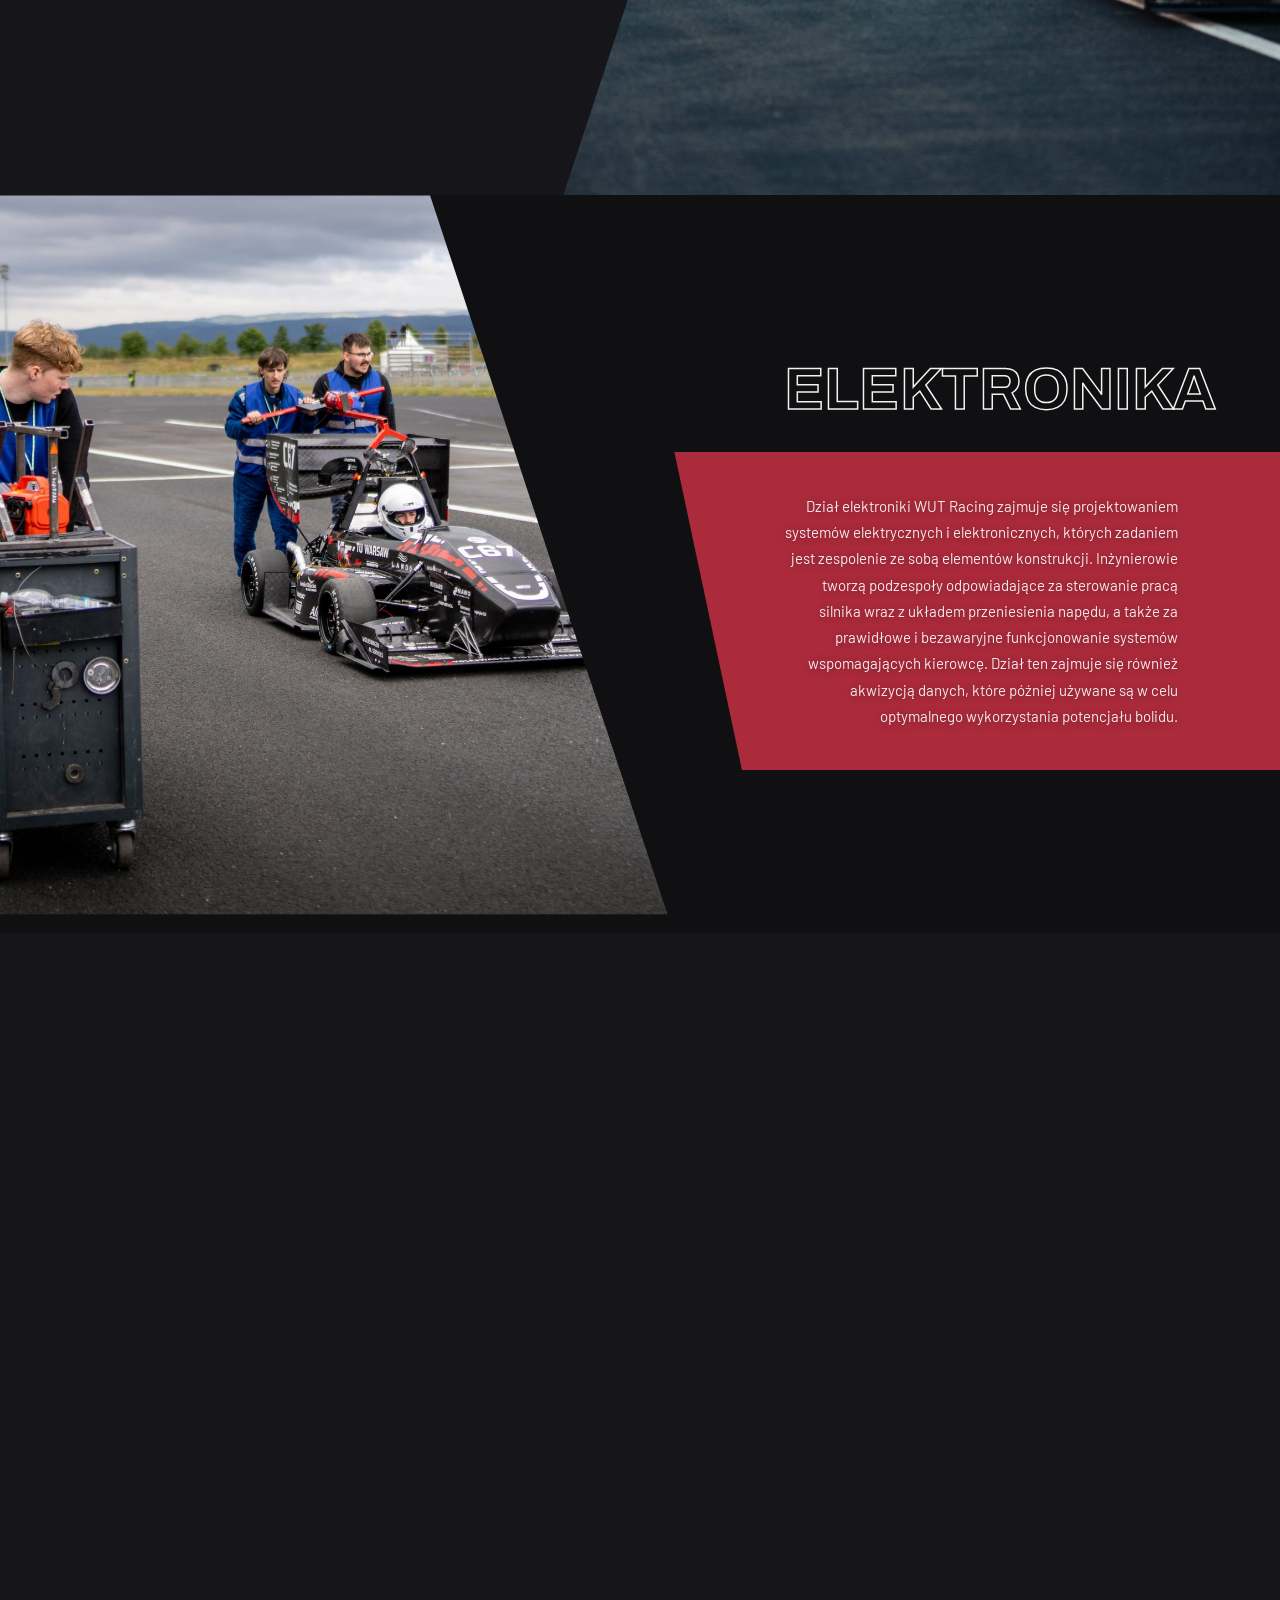
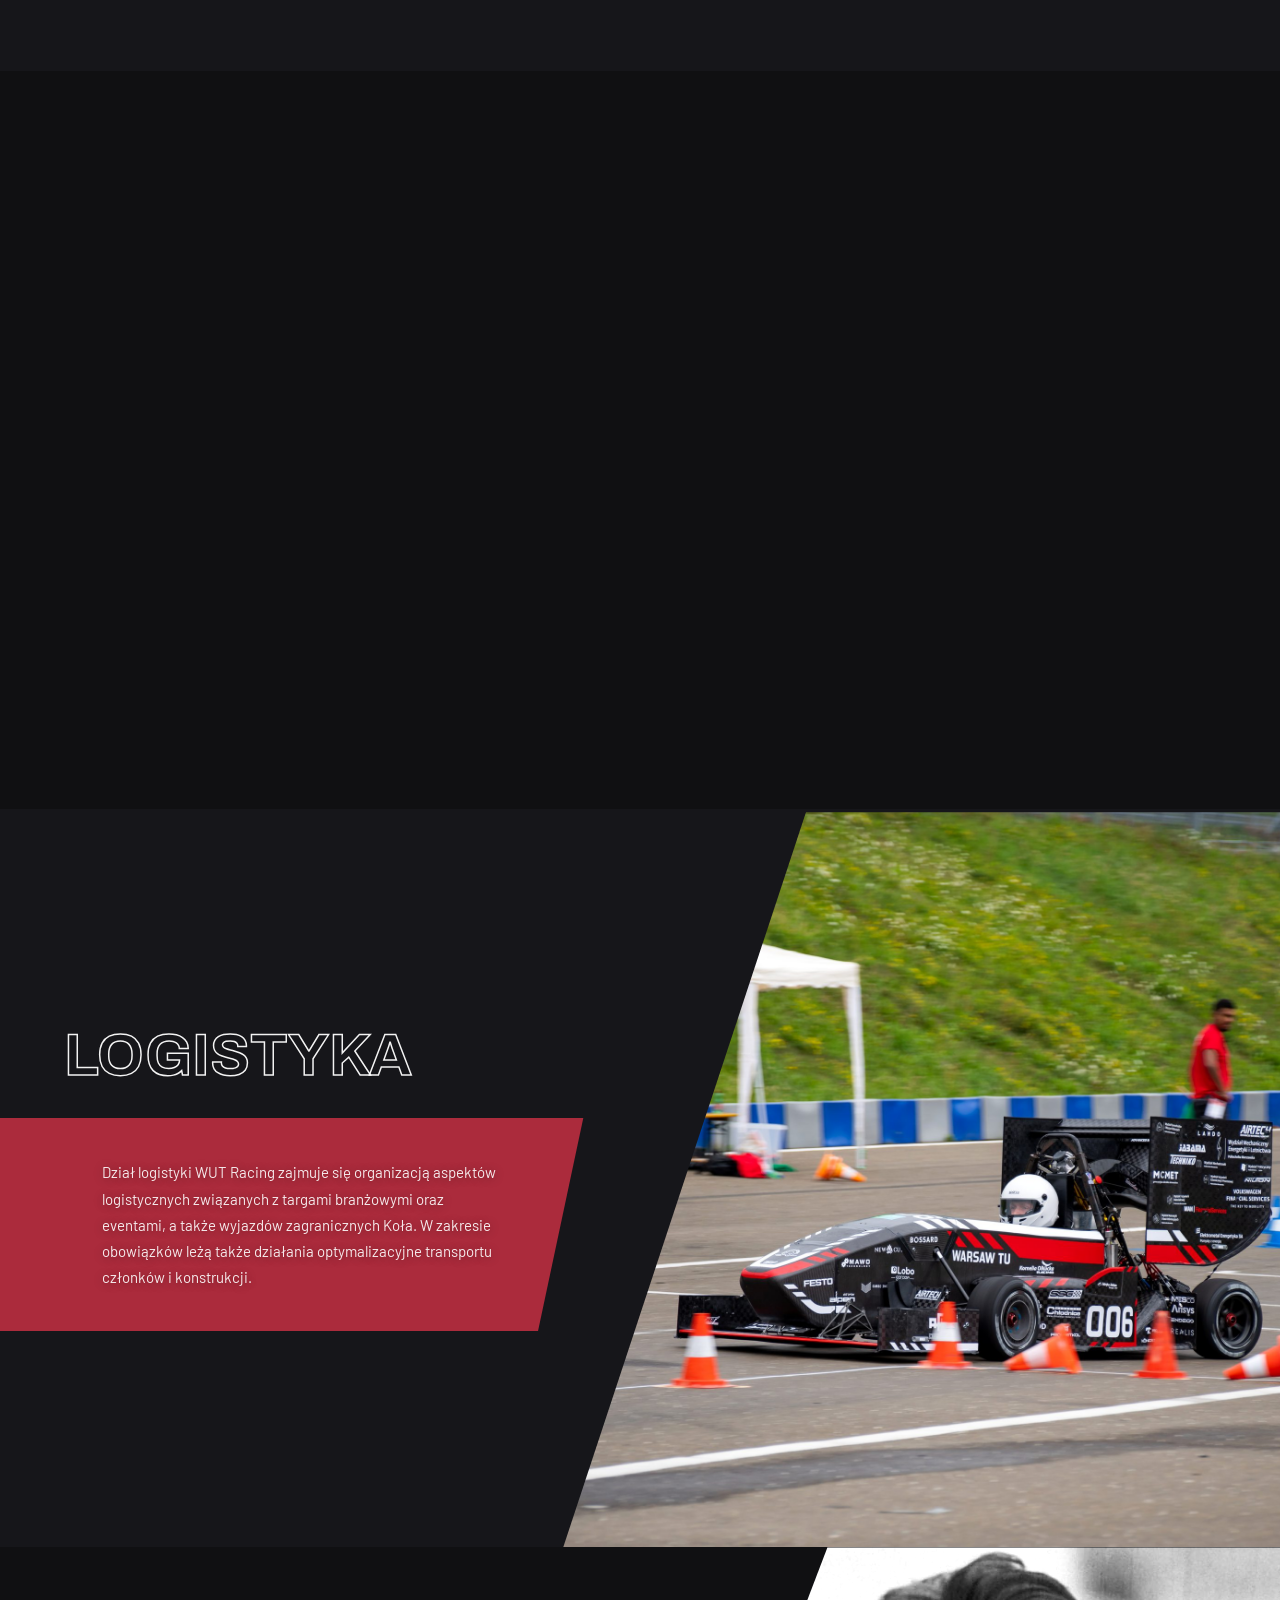
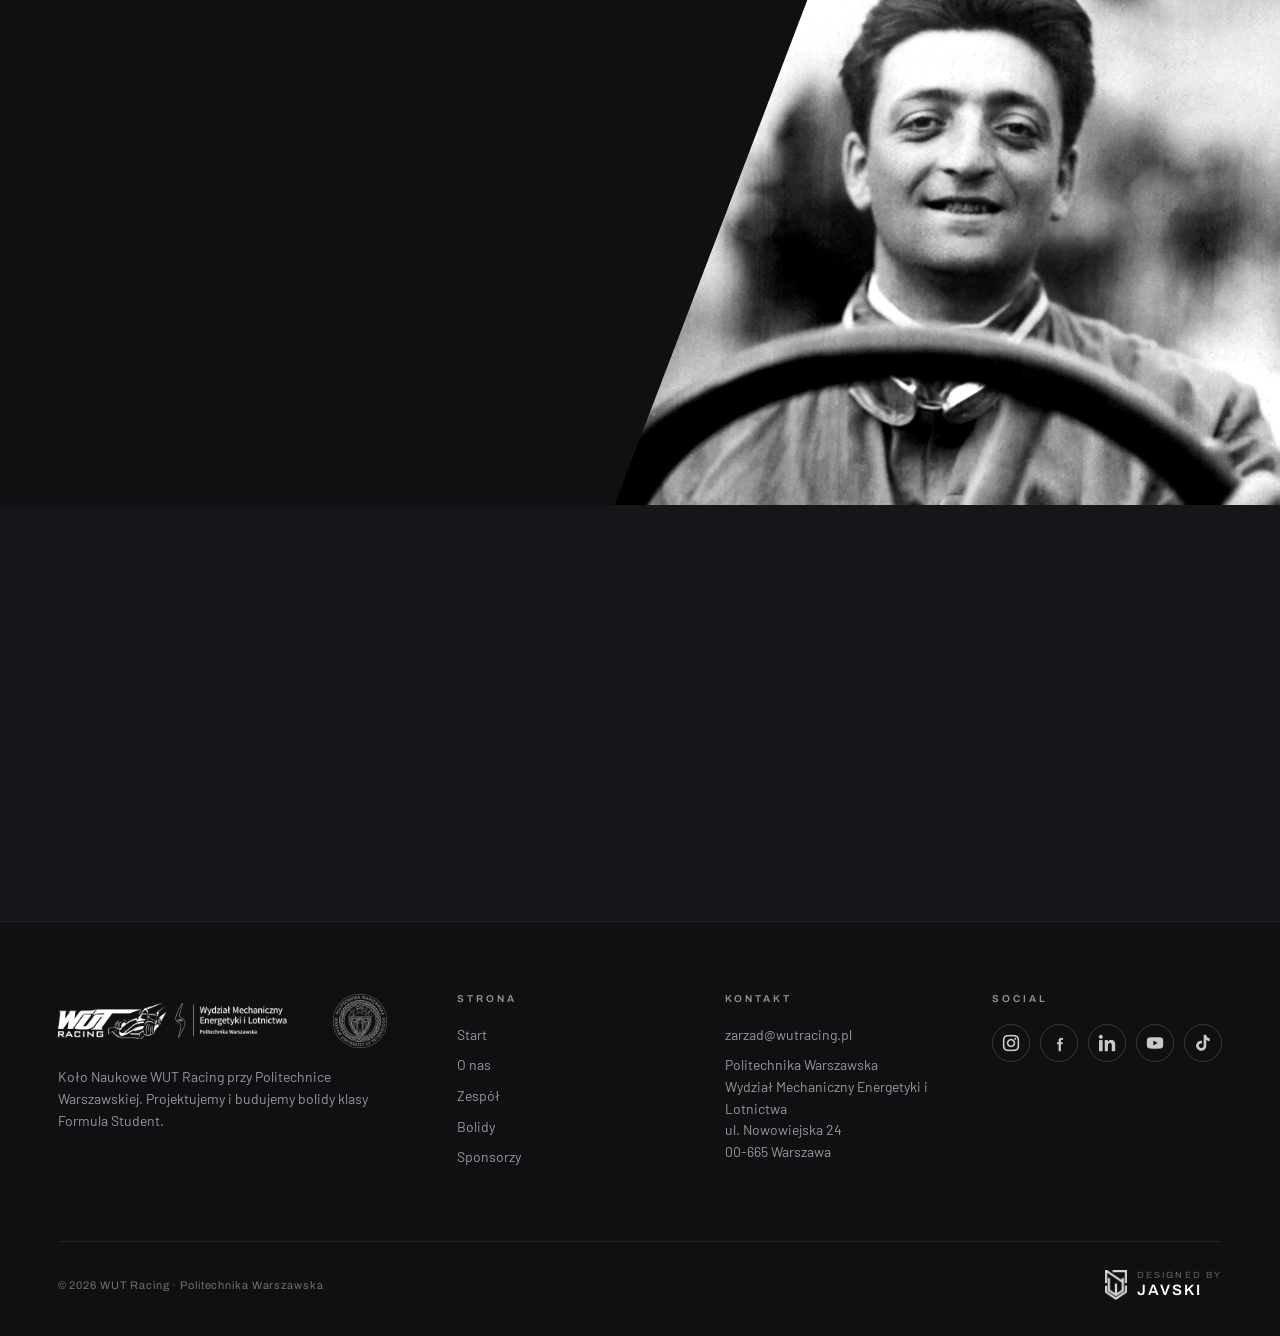
==== commit dd9af462: "Cytaty lamia sie same, sezony z edycja i skladem na start, panel bez opisow Cytaty: zdania mialy w s" ====
--- a/index.html
+++ b/index.html
@@ -279,7 +279,7 @@
         <section class="quote-strip">
             <div class="quote-body reveal">
                 <blockquote class="quote-text" data-i18n="quote.ferrari">
-                    Jeśli poprosisz dziecko, żeby narysowało samochód,<br>narysuje czerwony.
+                    Jeśli poprosisz dziecko, żeby narysowało samochód, narysuje czerwony.
                 </blockquote>
                 <p class="quote-author">~Enzo Ferrari</p>
             </div>
--- a/css/home.css
+++ b/css/home.css
@@ -672,6 +672,9 @@
     font-weight: 600;
     line-height: 1.35;
     letter-spacing: -0.015em;
+    /* linie rozklada przegladarka po rowno - wczesniej staly tu twarde <br>,
+       ktore przy weszszej kolumnie lamaly zdanie w przypadkowym miejscu */
+    text-wrap: balance;
 }
 .quote-text::before,
 .quote-author::before {
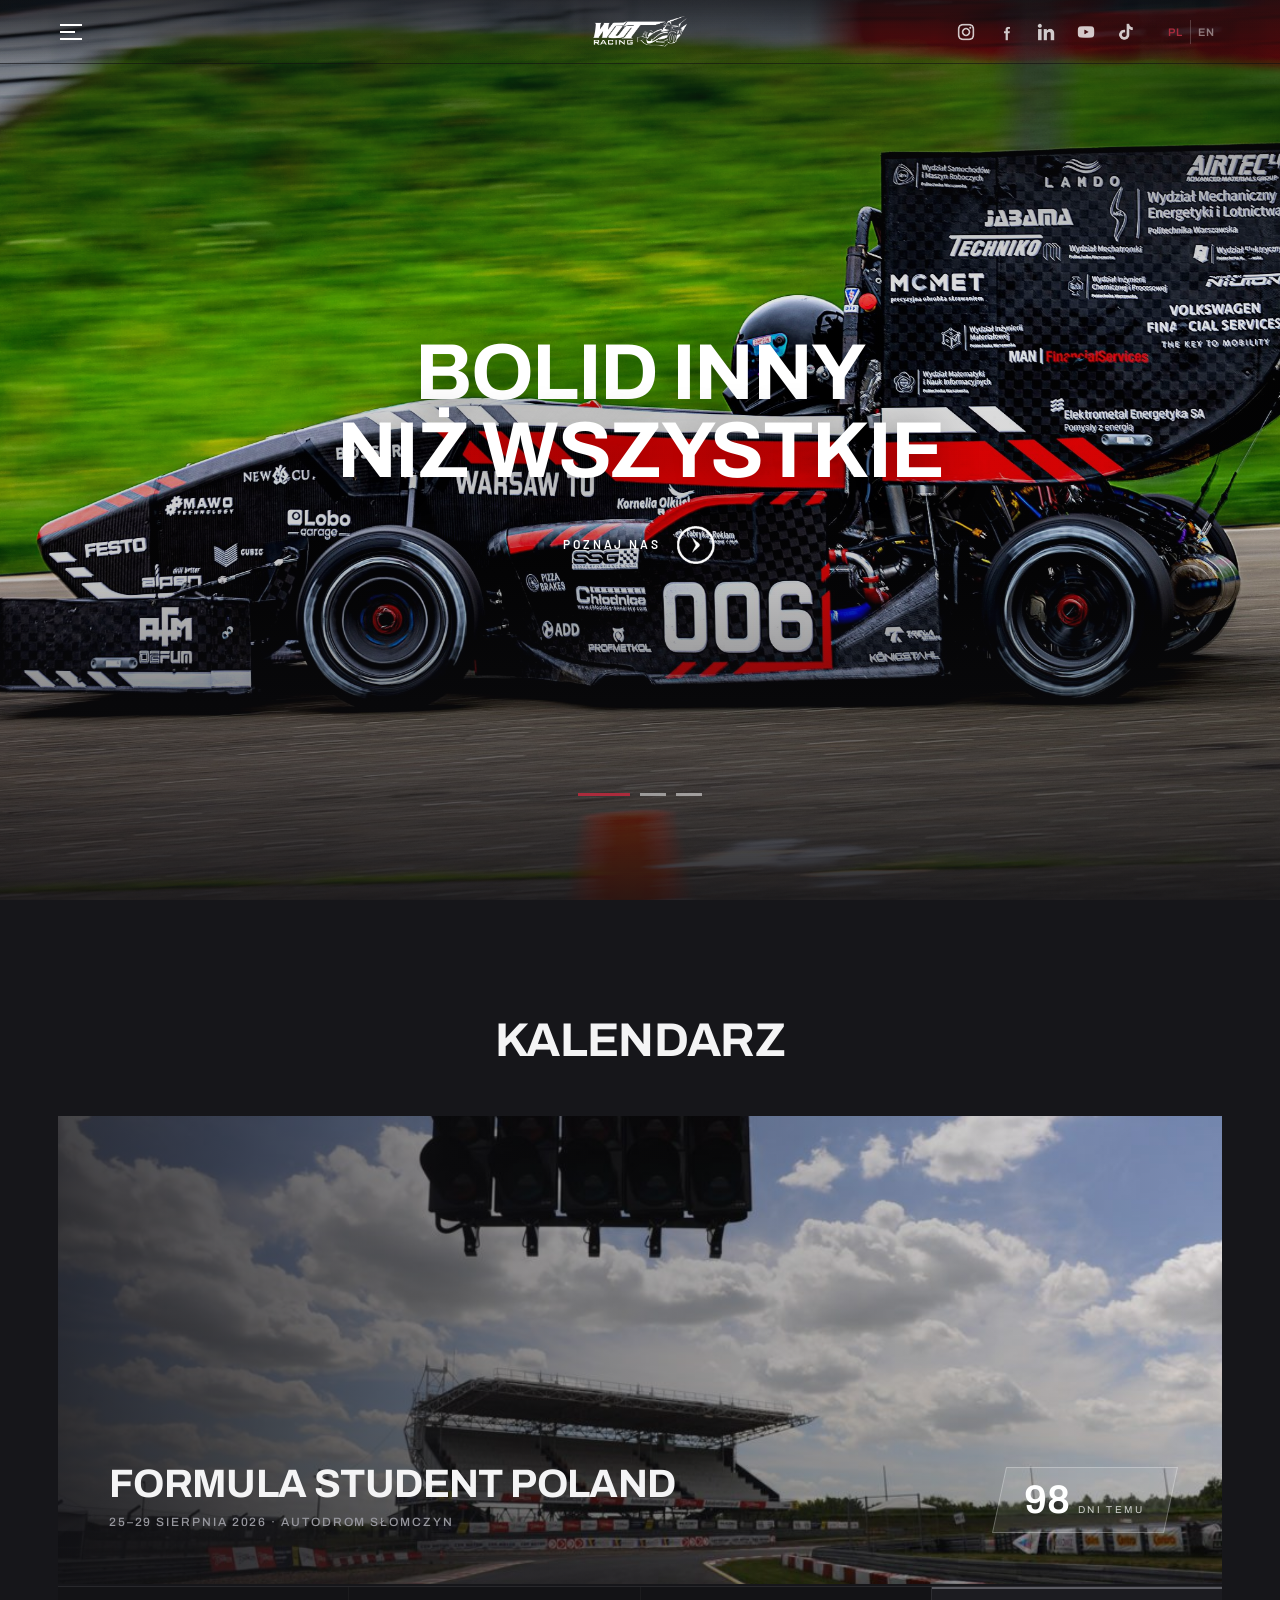
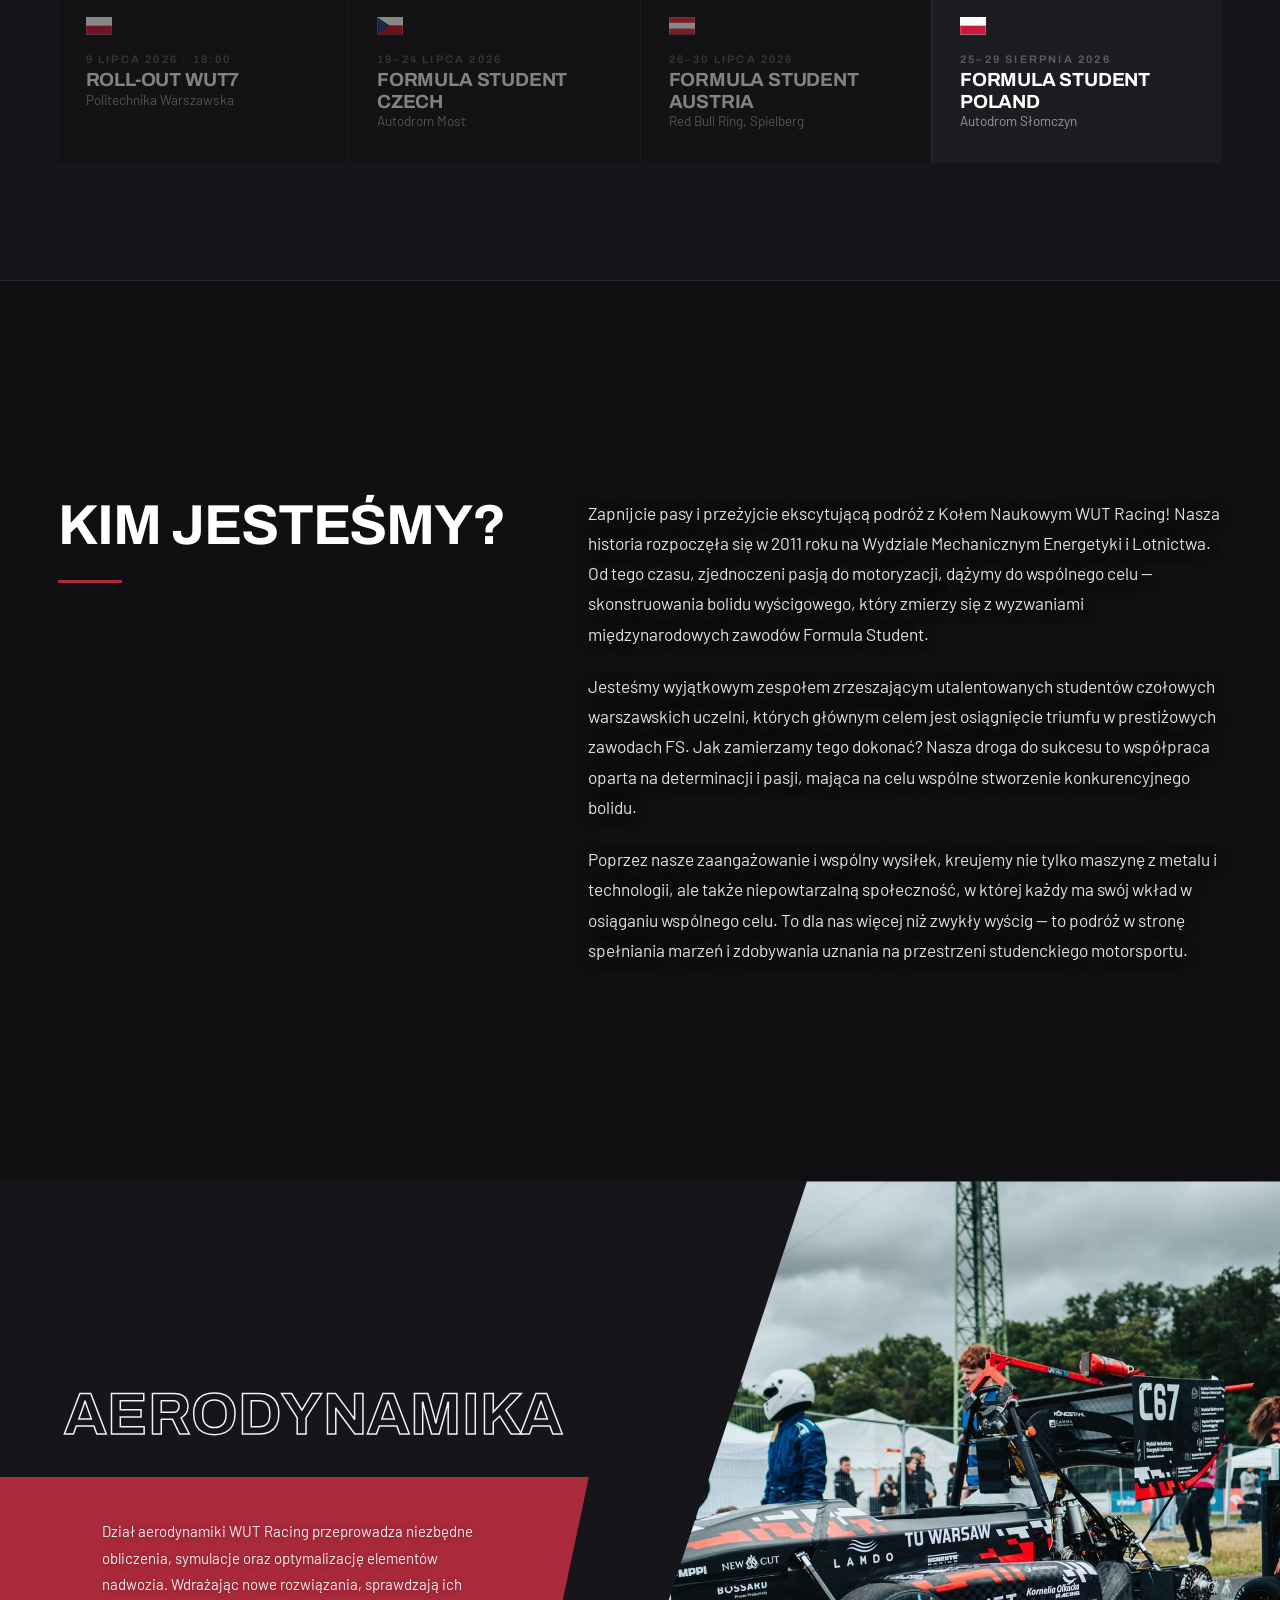
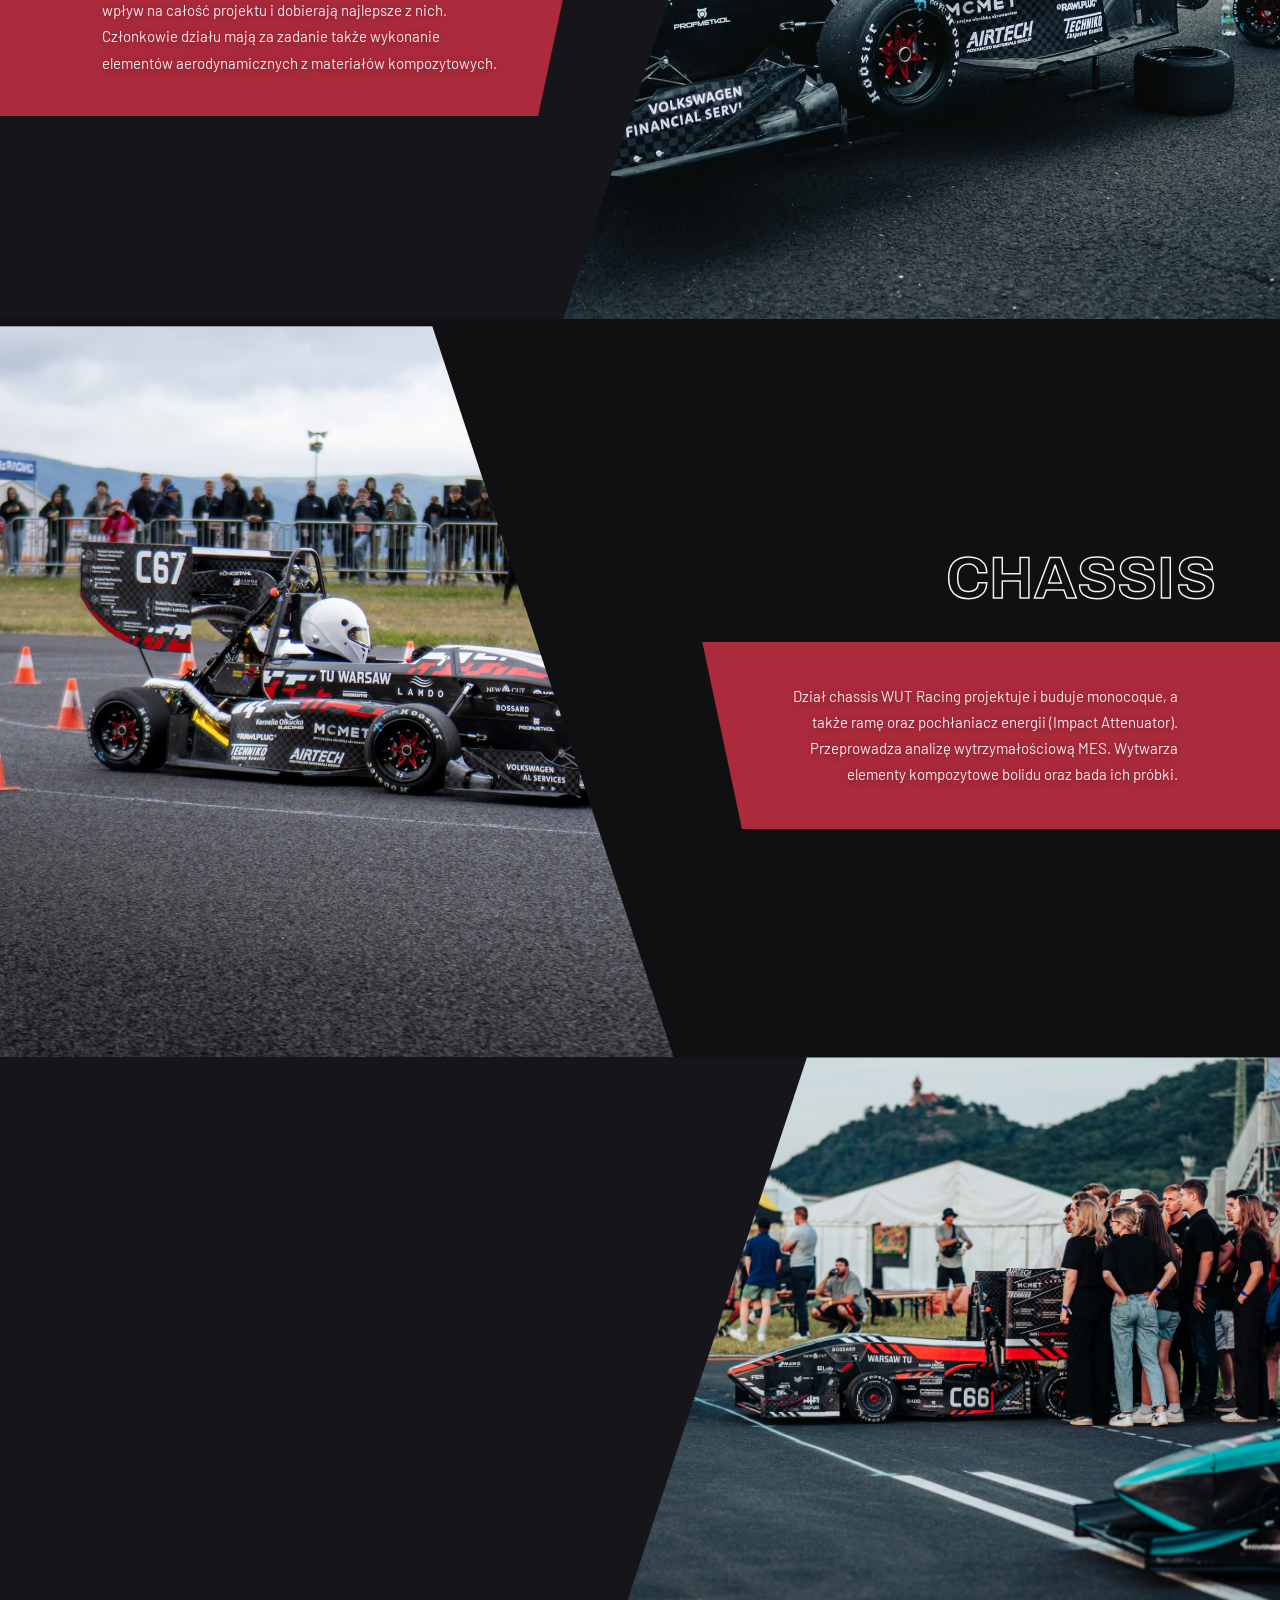
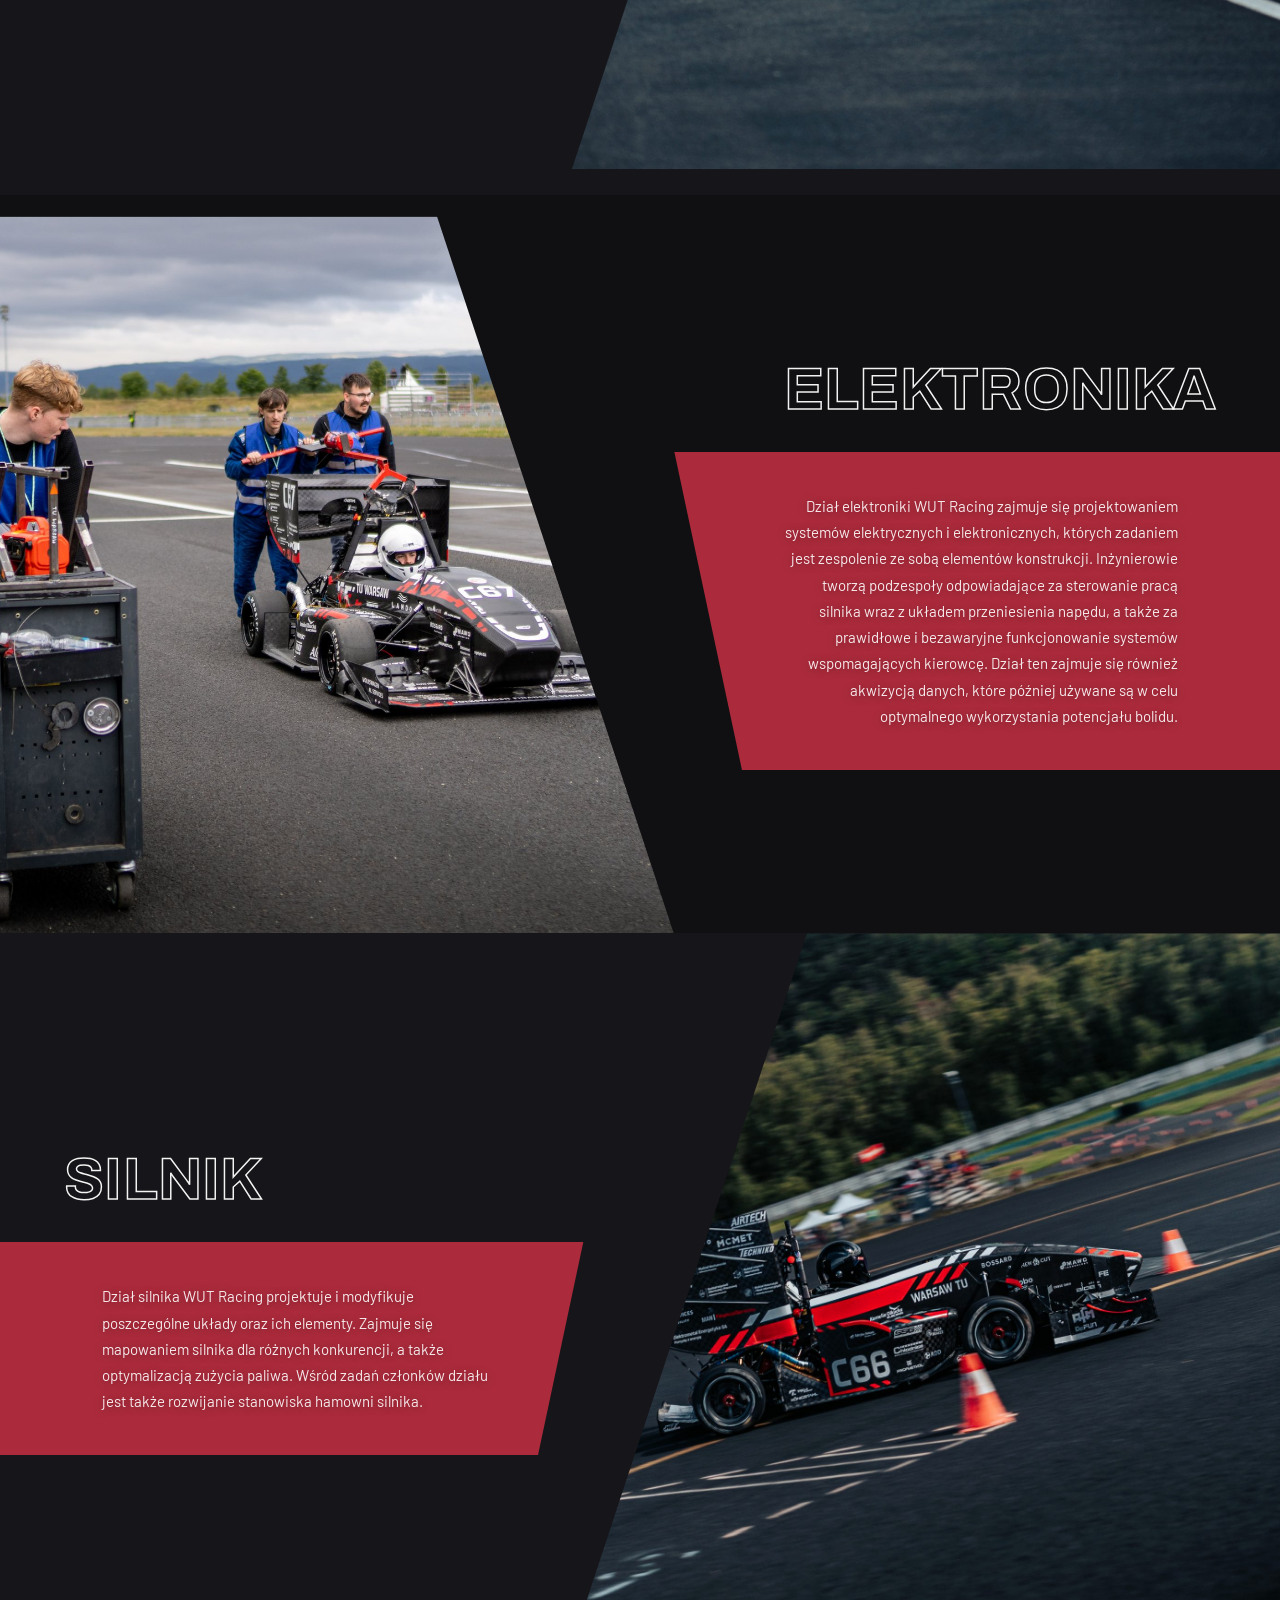
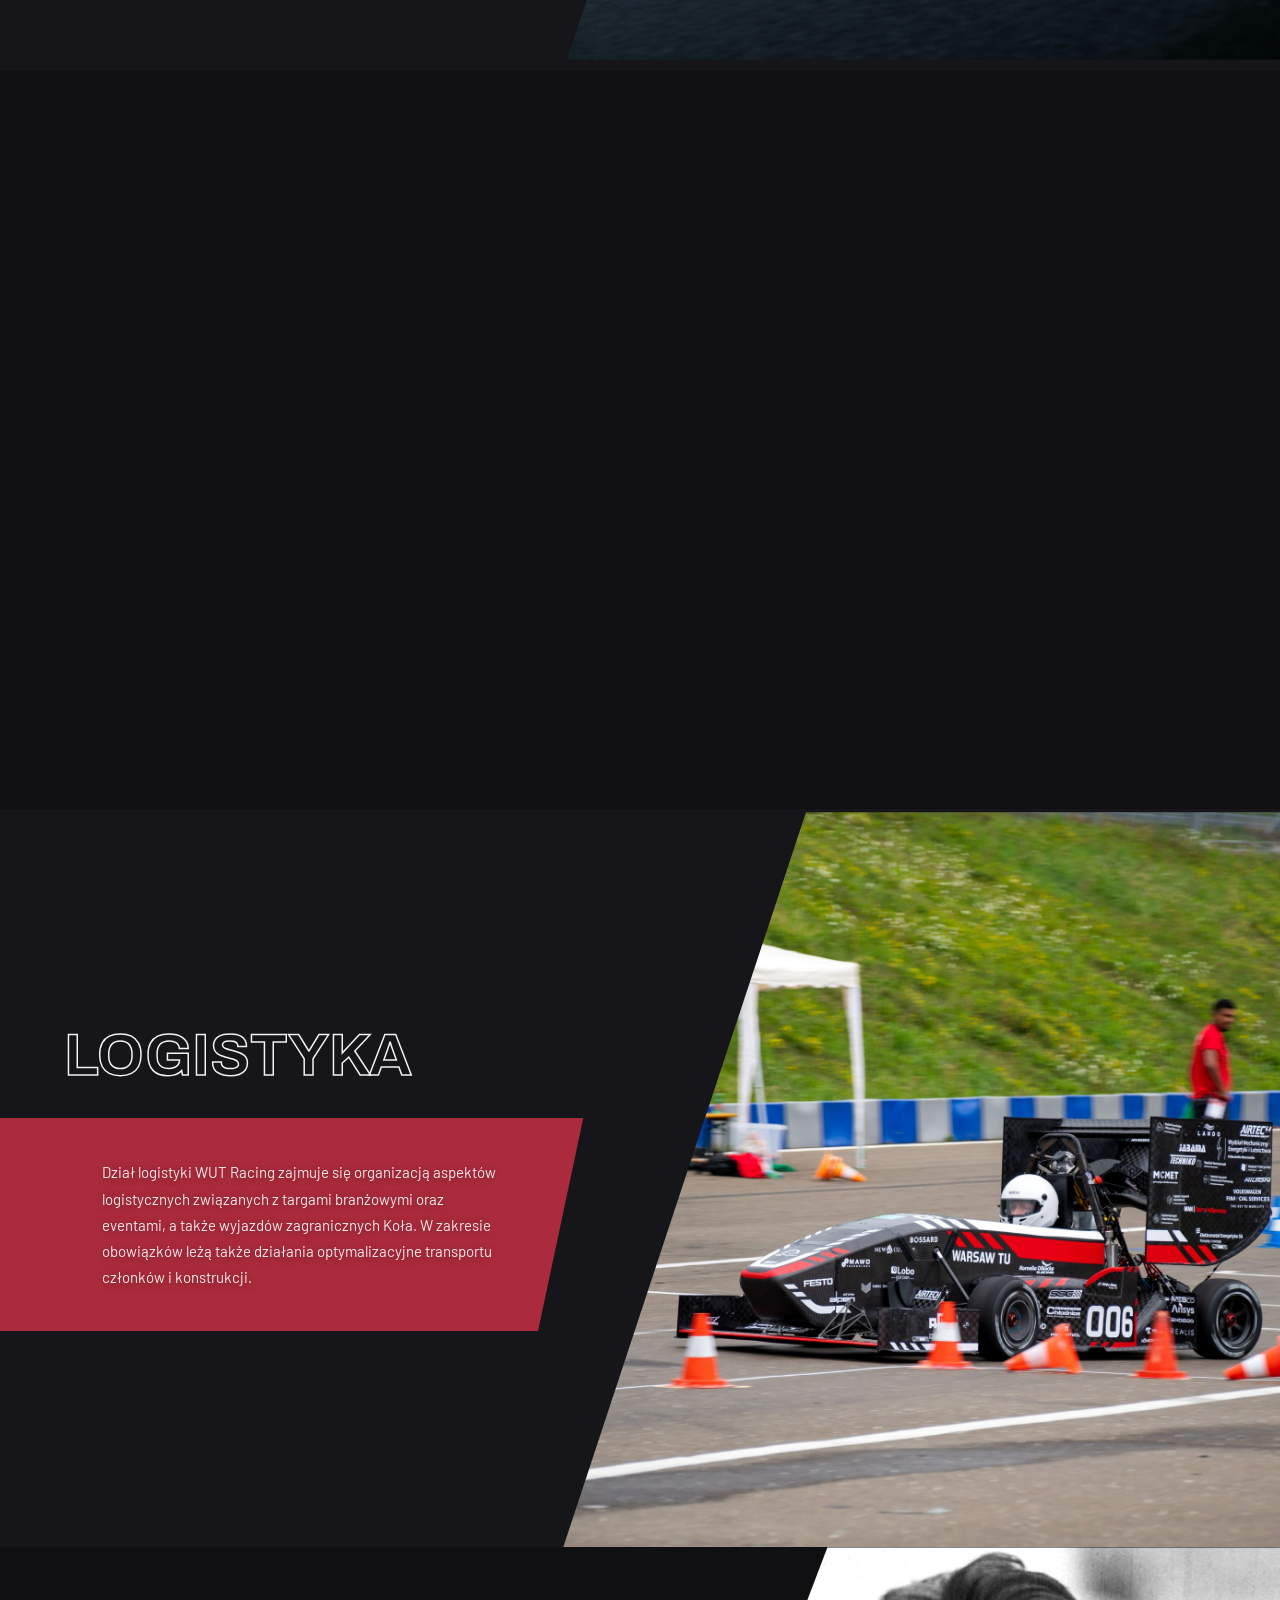
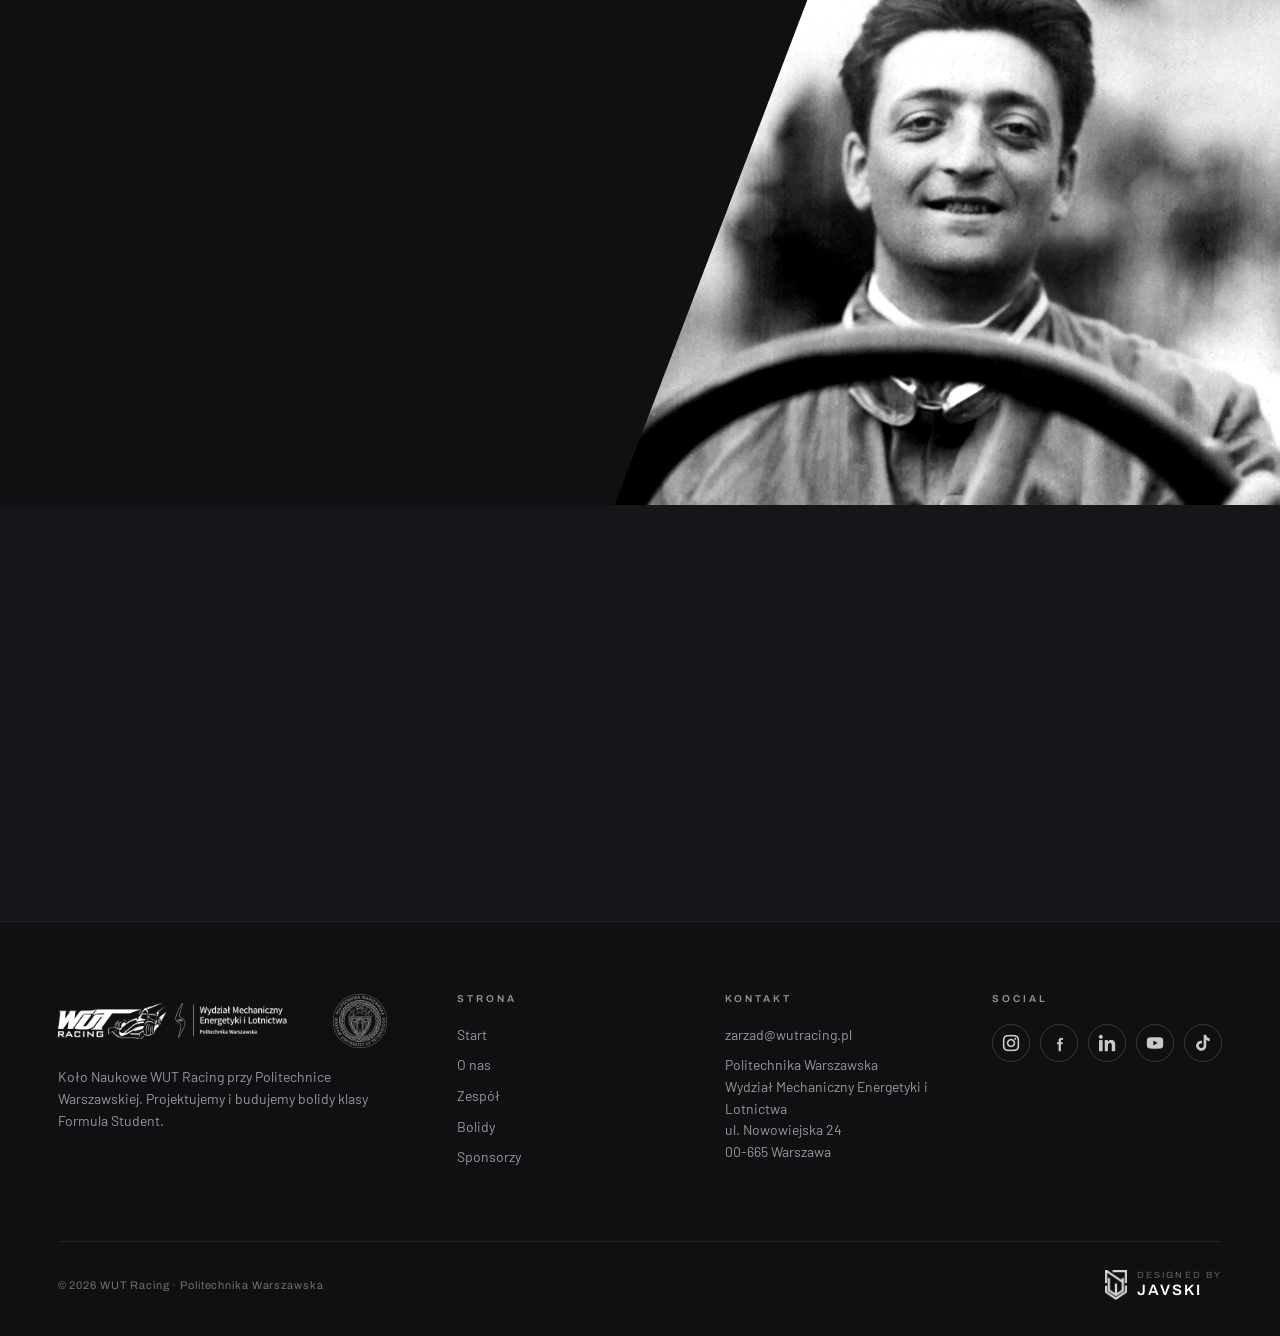
==== commit cee6e2a1: "Panel: osiagniecia, kalendarz i teksty na stronie Osiagniecia: lista wynikow ze zdjeciami, formularz" ====
--- a/index.html
+++ b/index.html
@@ -302,6 +302,7 @@
         </section>
     </div>
 
+    <script src="dane/teksty.js"></script>
     <script src="js/i18n.js"></script>
     <script src="js/dane.js"></script>
     <script src="js/common.js"></script>
